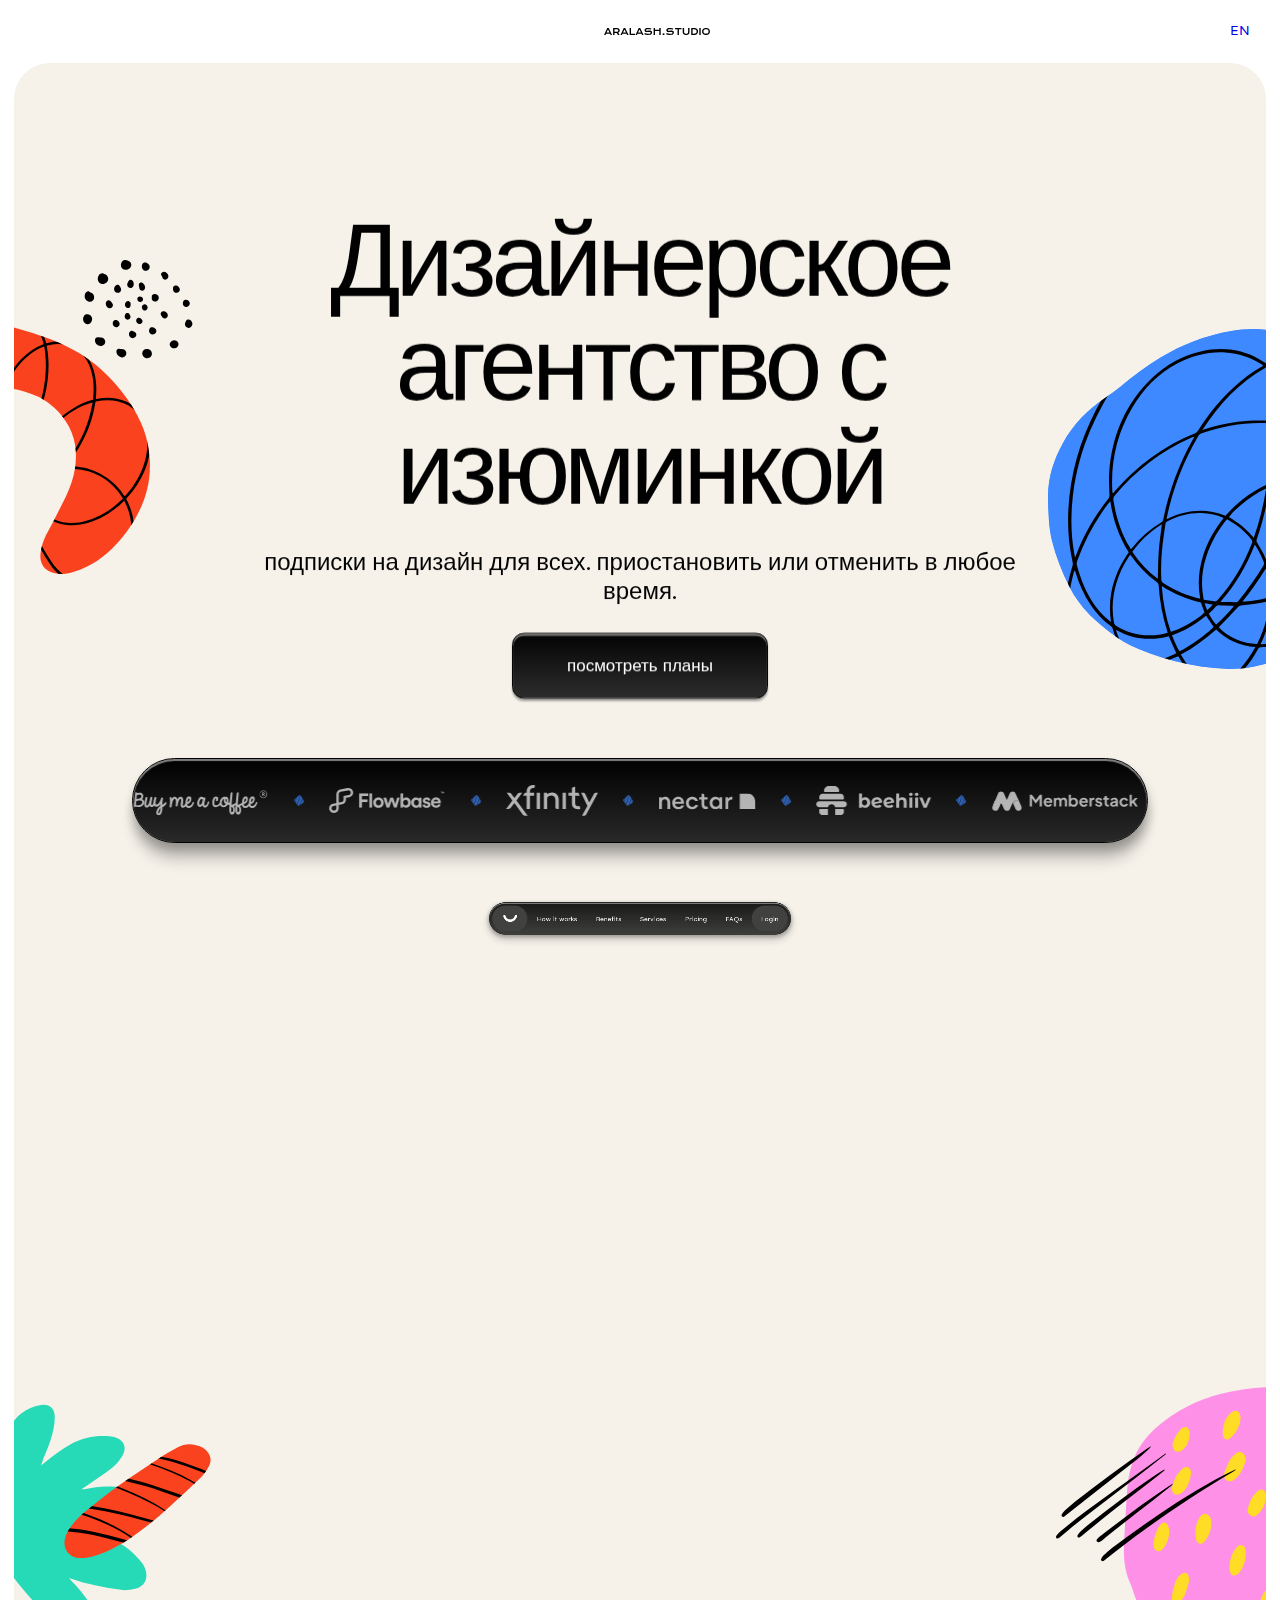
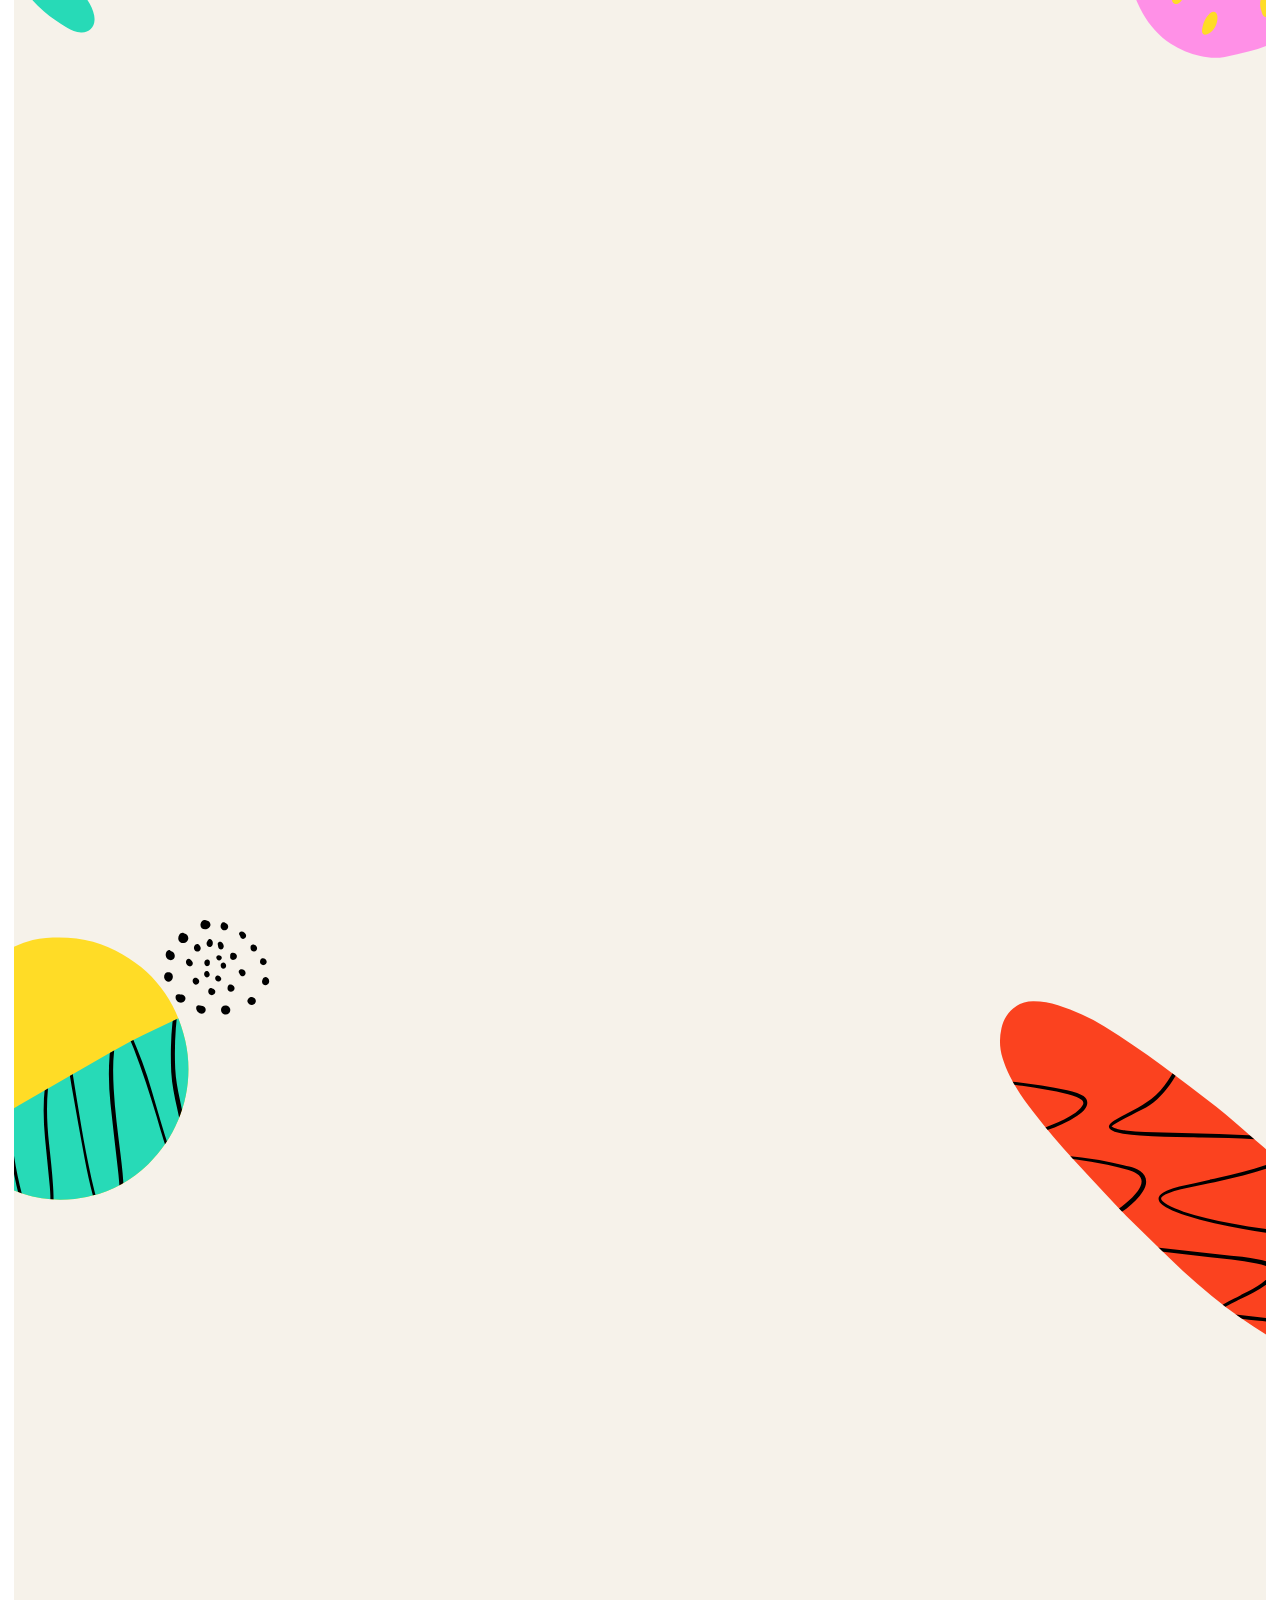
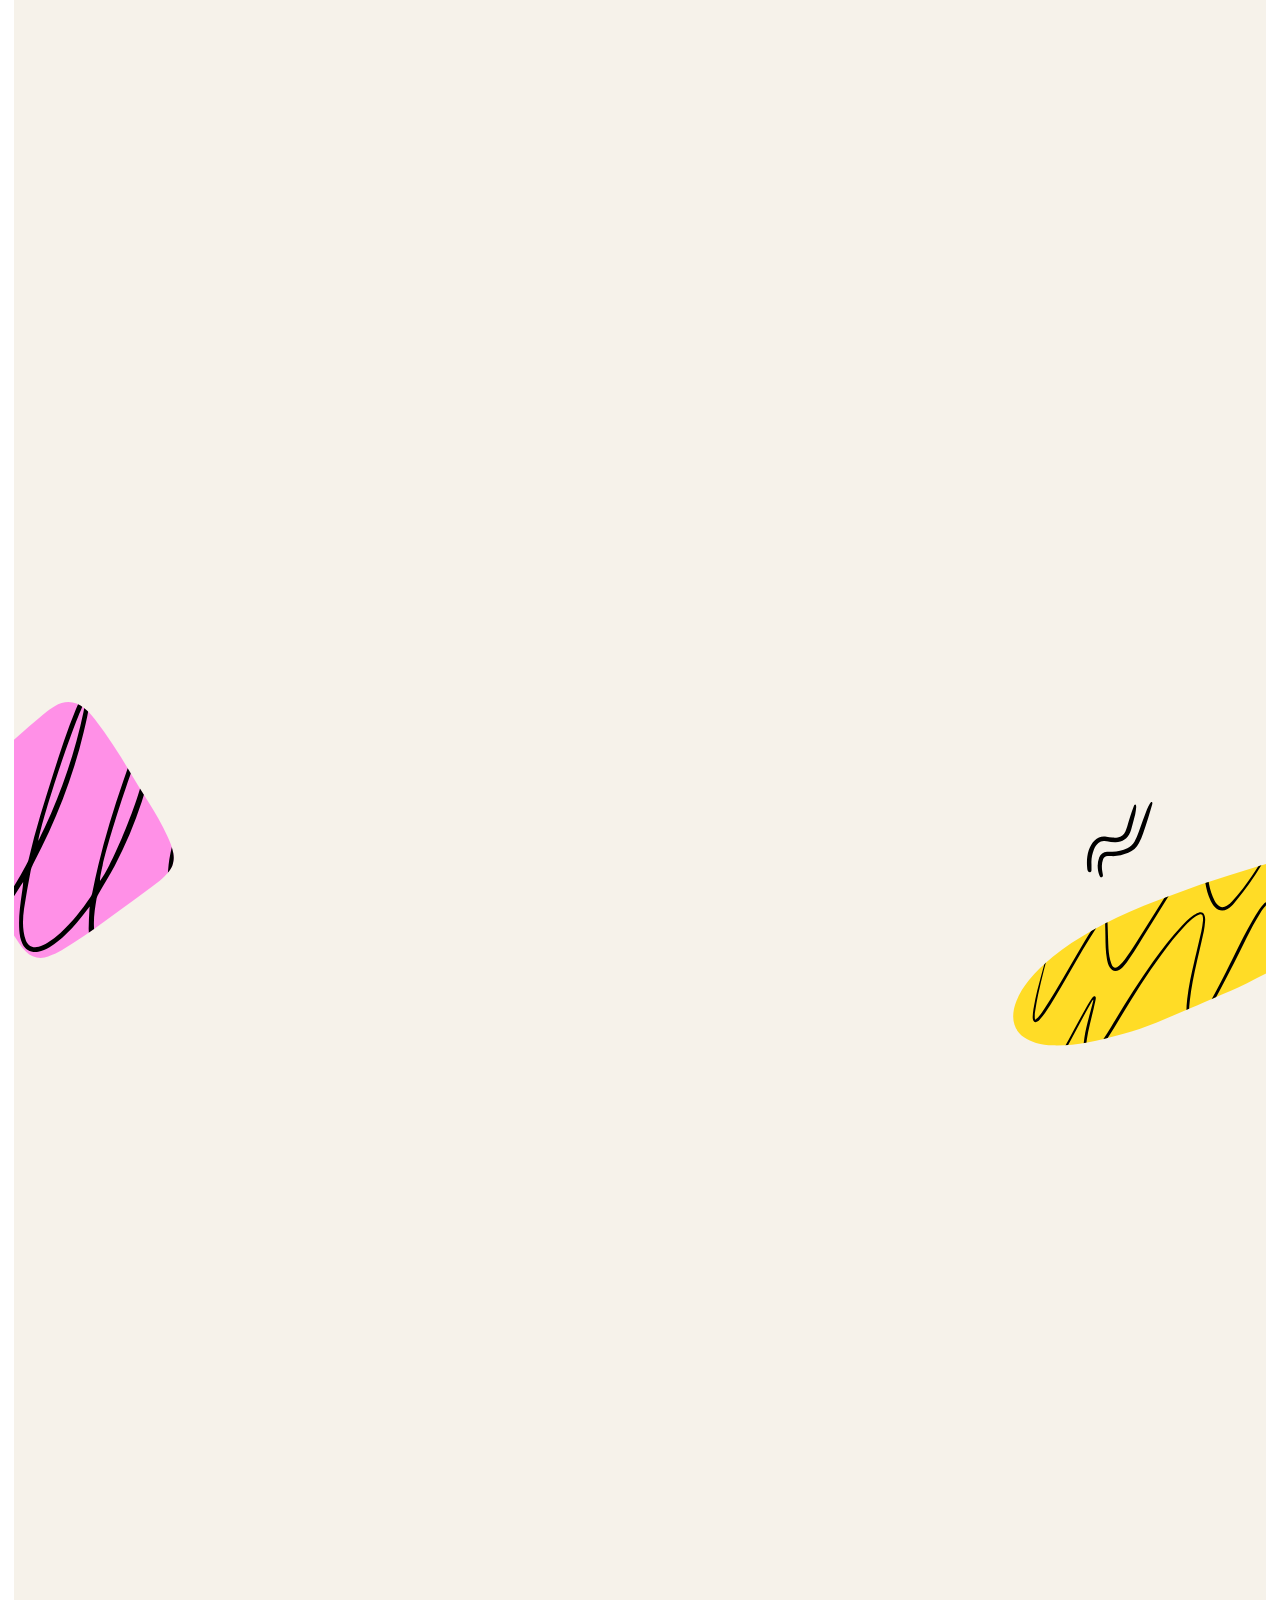
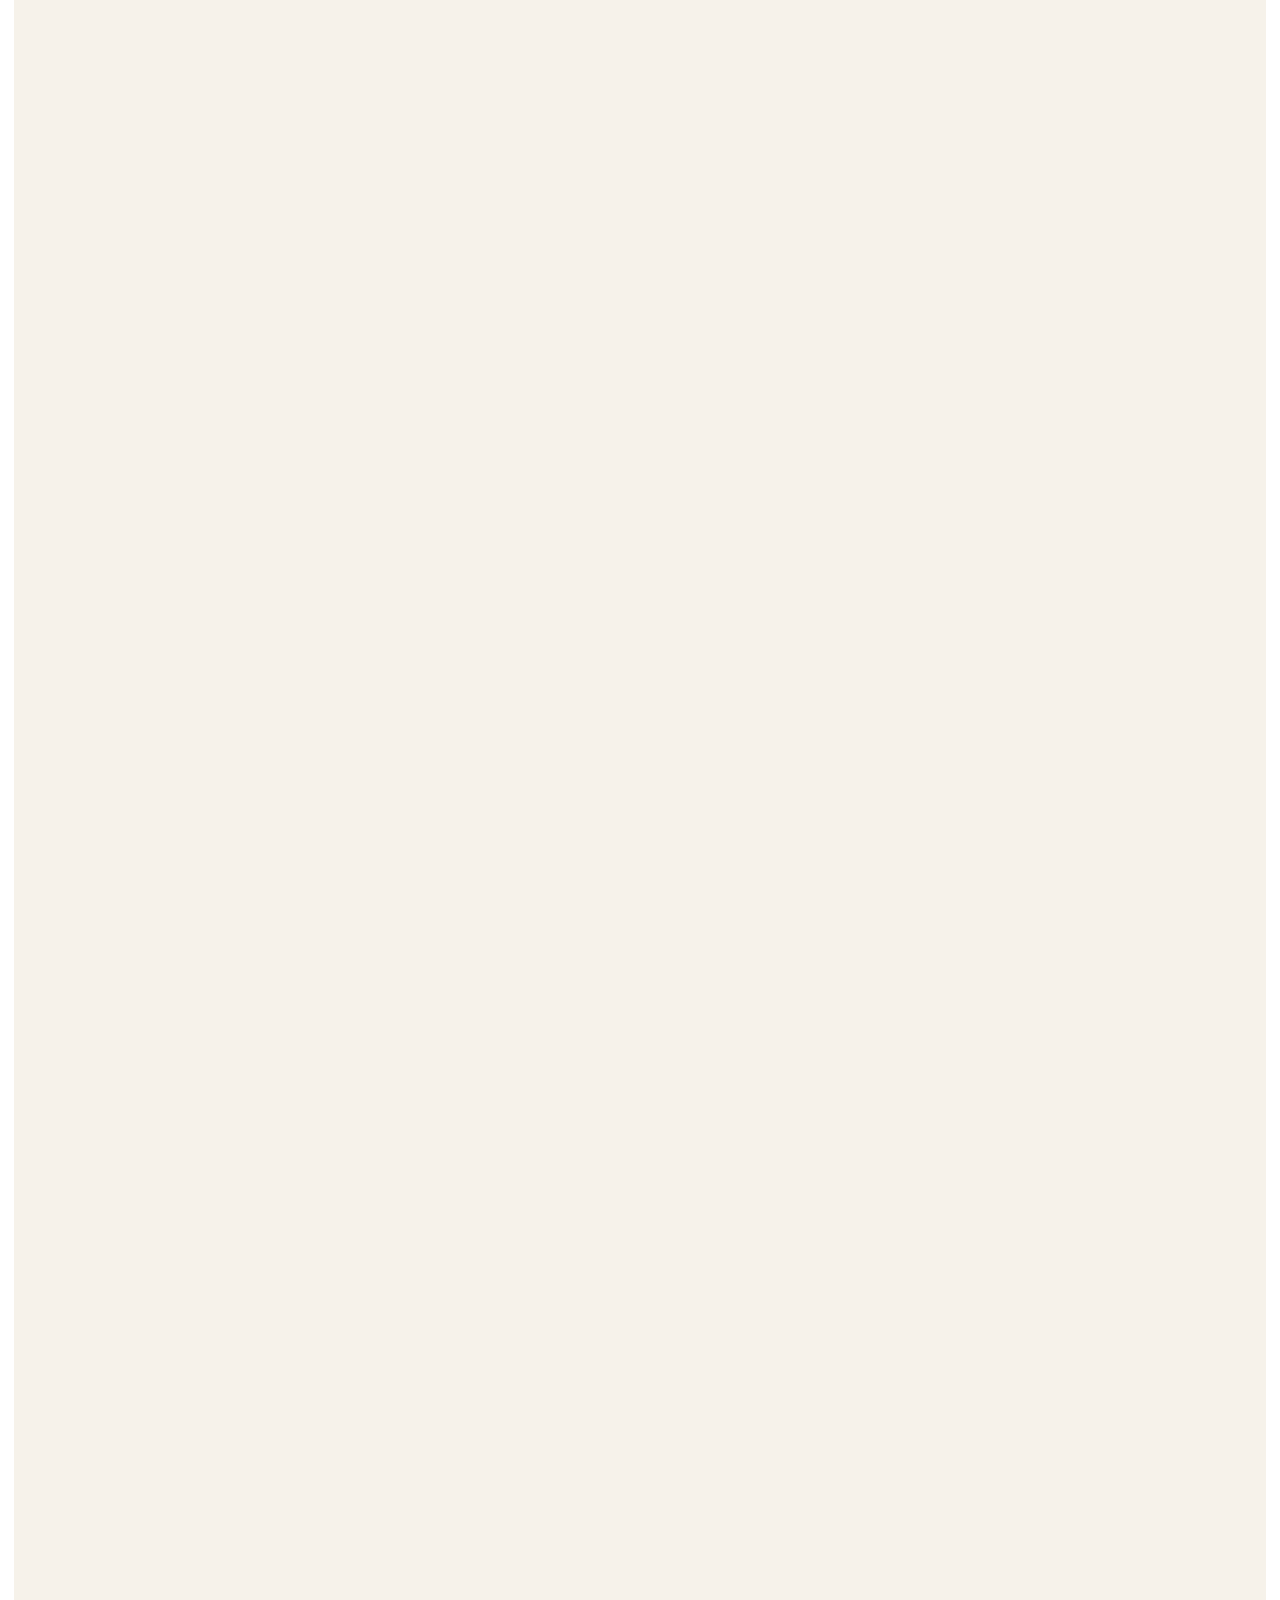
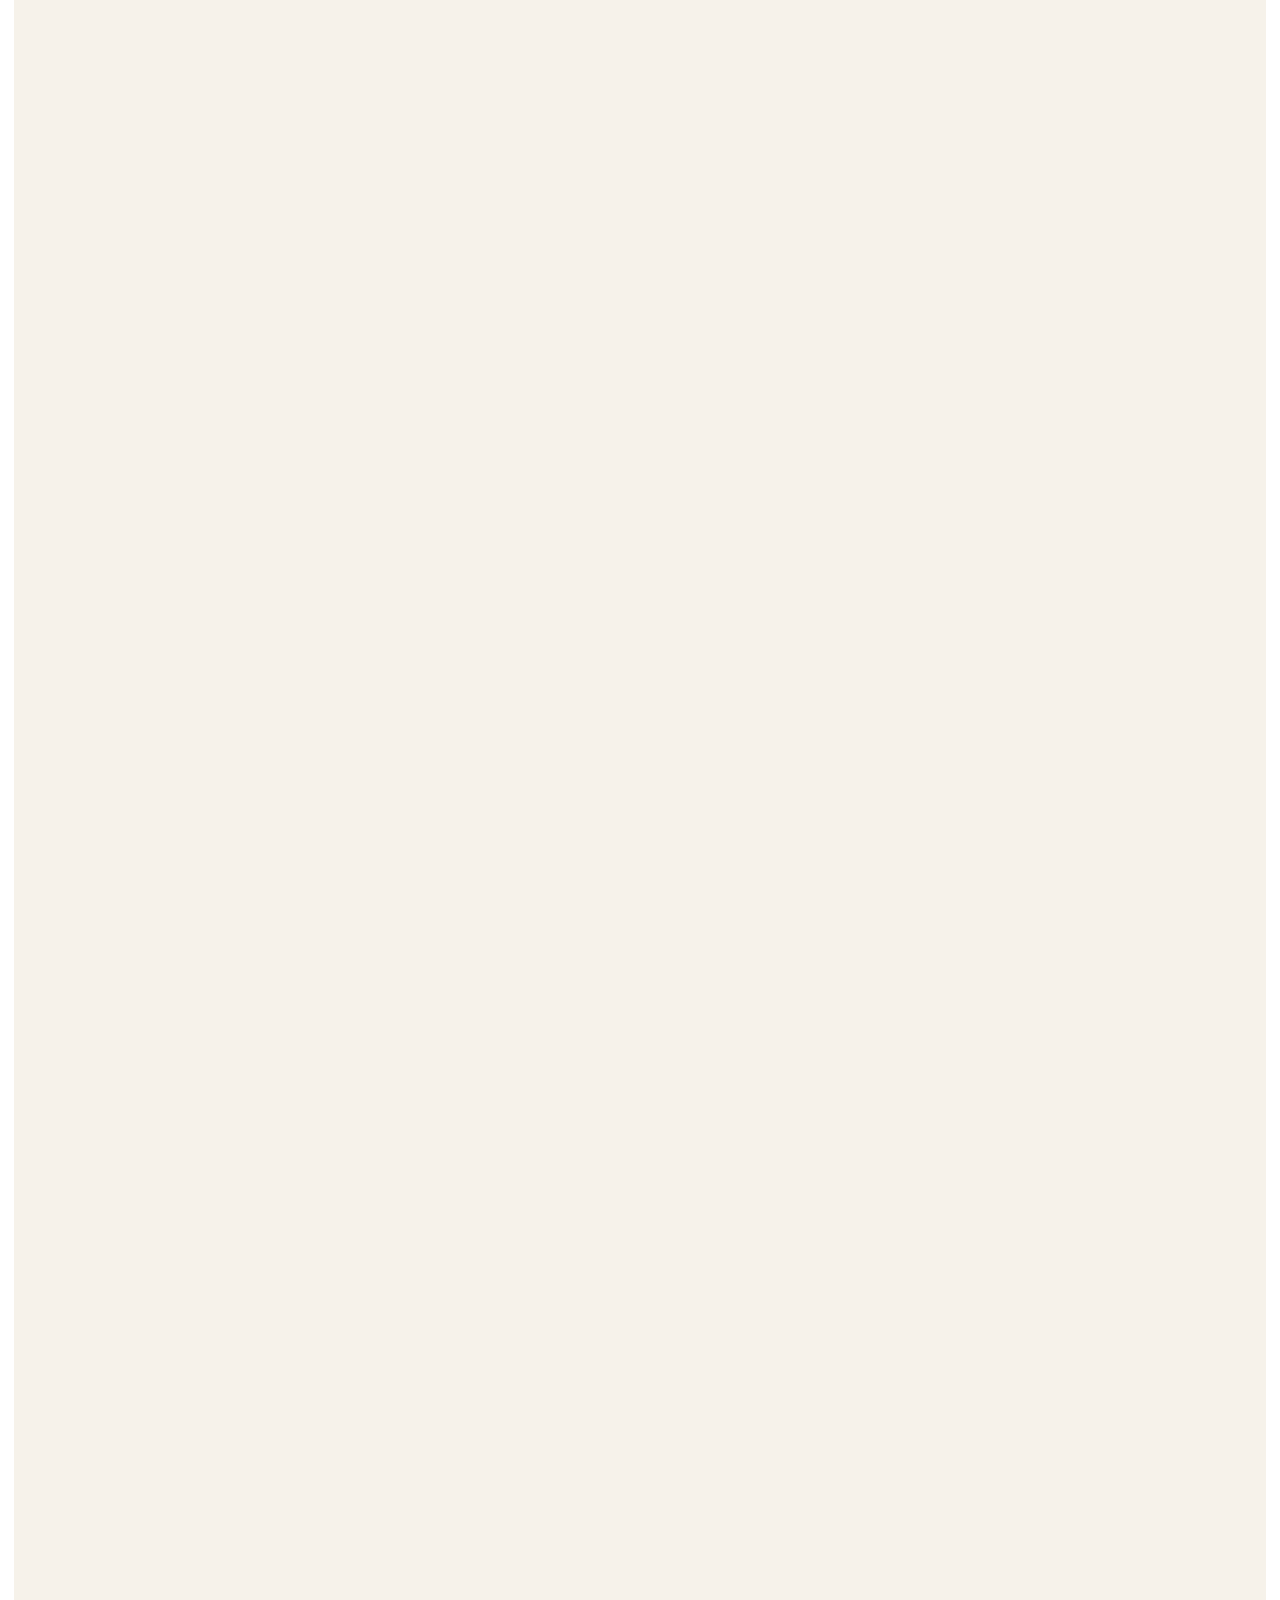
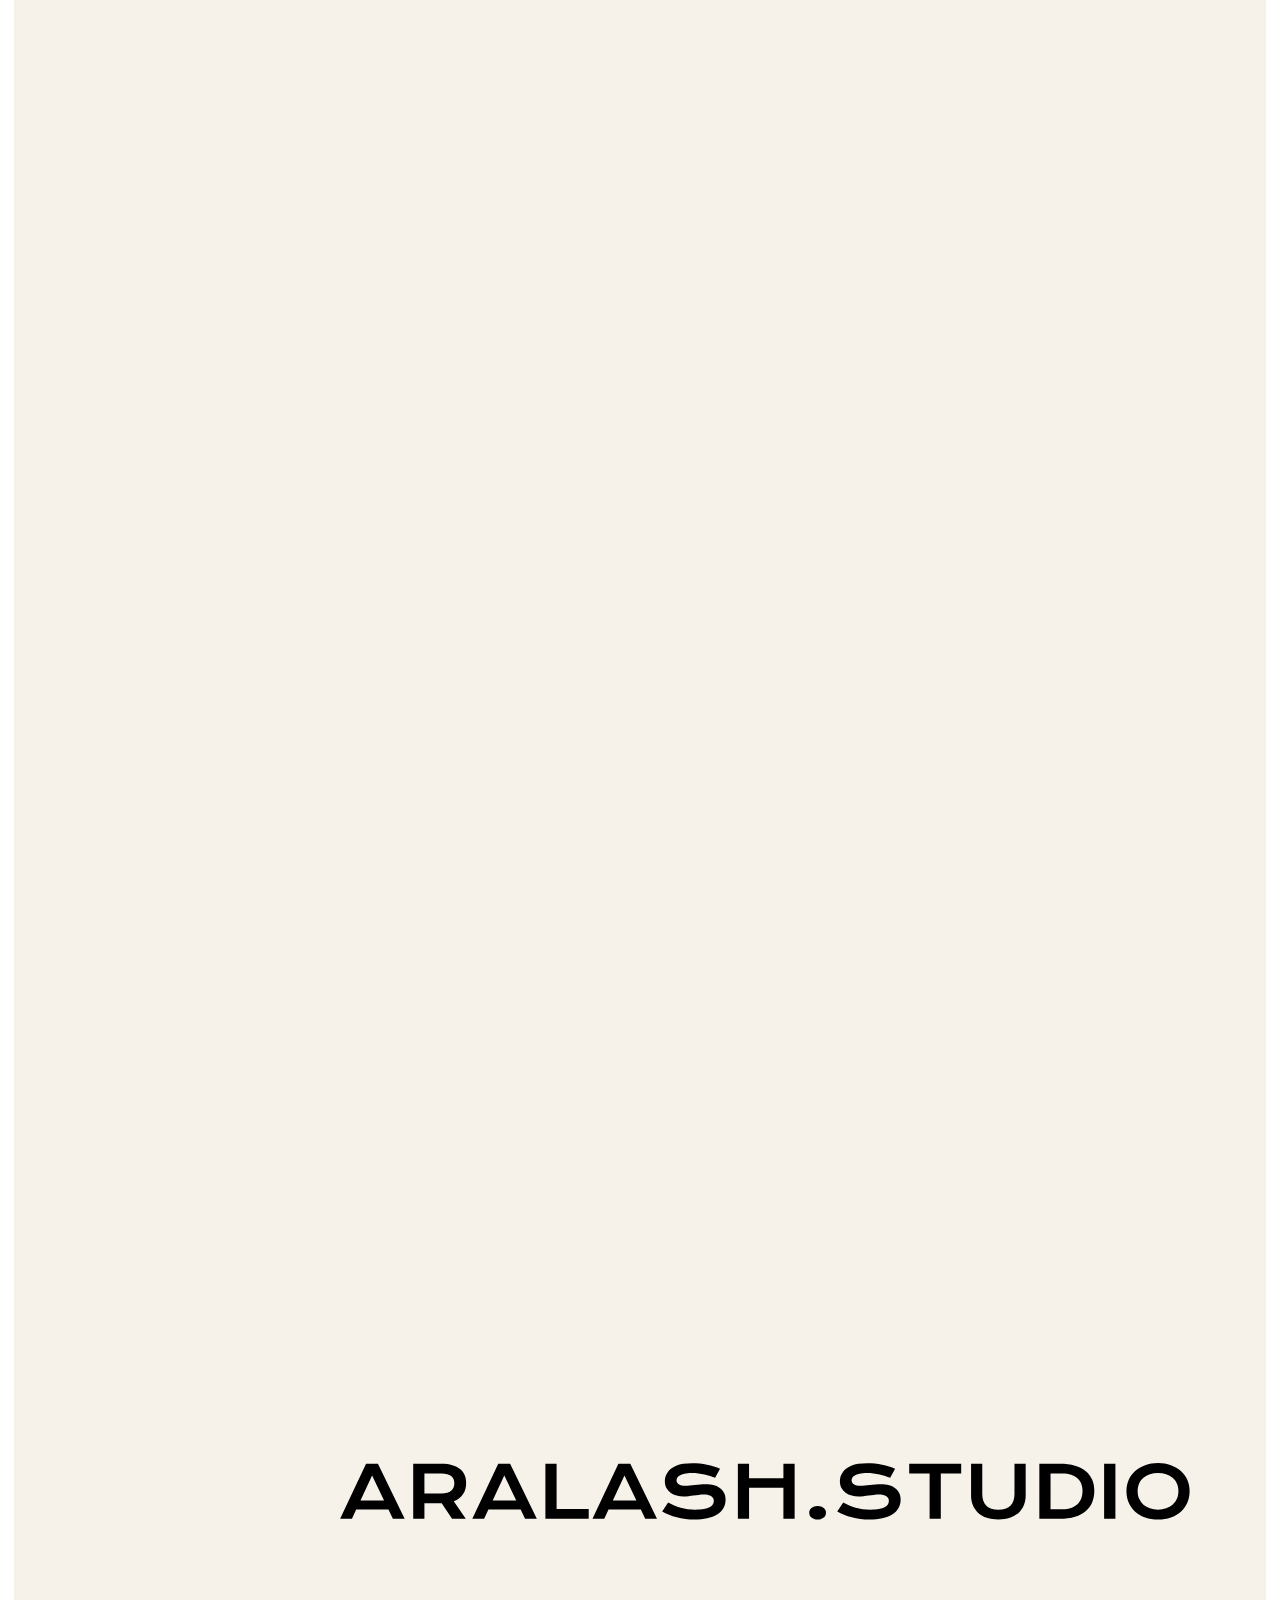
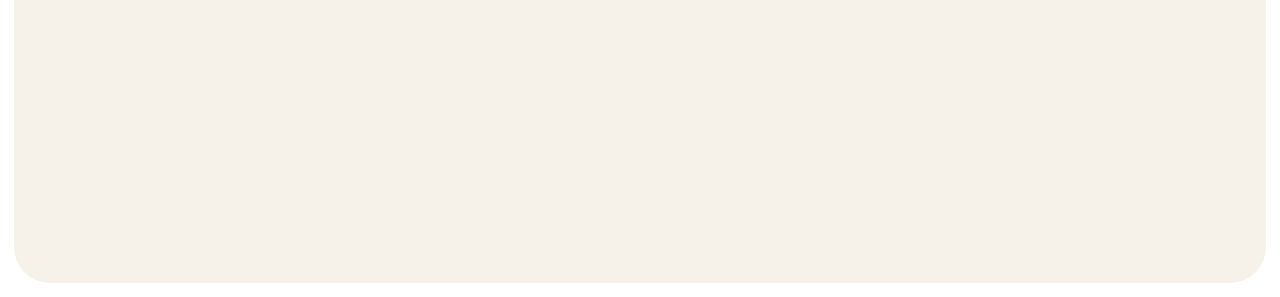
==== index_ru.htm @ 88faecb3 "first commit" ====
﻿<!DOCTYPE html><!-- Last Published: Mon May 06 2024 17:20:41 GMT+0000 (Coordinated Universal Time) -->
<html data-wf-domain="" data-wf-page="65da23fdb371c78225345308" data-wf-site="5837424ae11409586f837994">

<head>
  <meta charset="utf-8">
  <title>Aralash.studio - Design as a Subscription</title>
  <meta content="The #1 design subscription service for agencies, startups, and entrepreneurs." name="description">
  <meta content="Aralash.studio - Unlimited Design &amp; Revisions" property="og:title">
  <meta content="The #1 unlimited product design subscription service for agencies, startups, and entrepreneurs."
    property="og:description">
  <meta
    content="https://assets-global.website-files.com/5837424ae11409586f837994/61202d82c8b80c726b521a34_Frame%2012.png"
    property="og:image">
  <meta content="Aralash.studio - Unlimited Design &amp; Revisions" property="twitter:title">
  <meta content="The #1 unlimited product design subscription service for agencies, startups, and entrepreneurs."
    property="twitter:description">
  <meta
    content="https://assets-global.website-files.com/5837424ae11409586f837994/61202d82c8b80c726b521a34_Frame%2012.png"
    property="twitter:image">
  <meta property="og:type" content="website">
  <meta content="summary_large_image" name="twitter:card">
  <meta content="width=device-width, initial-scale=1" name="viewport">
  <link href="5837424ae11409586f837994/css/designjoy.8a0095801.min.css" rel="stylesheet" type="text/css">
  <script
    type="text/javascript">!function (o, c) { var n = c.documentElement, t = " w-mod-"; n.className += t + "js", ("ontouchstart" in o || o.DocumentTouch && c instanceof DocumentTouch) && (n.className += t + "touch") }(window, document);</script>
  <link href="5837424ae11409586f837994/5e2fb217d4837e75854462c9_Small.png" rel="shortcut icon" type="image/x-icon">
  <link href="5837424ae11409586f837994/5e2fb219ca409a4a31ab607d_large.png" rel="apple-touch-icon">

  <script
    type="text/javascript">window.dataLayer = window.dataLayer || []; function gtag() { dataLayer.push(arguments); } gtag('js', new Date()); gtag('config', 'UA-74383838-1', { 'anonymize_ip': false });</script>
  <!-- Finsweet Cookie Consent -->
  <script async="" src="npm/%40finsweet/cookie-consent%401/fs-cc.js" fs-cc-mode="opt-in"></script>

  <!-- Please go to https://cookie-consent.finsweet.com/ for full setup instructions -->





  <style>
    .class-name {
      -webkit-appearance: none;
      -moz-appearance: none;
      appearance: none;
    }
  </style>



  <!-- Memberstack -->
  <script src="static/memberstack.js" data-memberstack-id="3975ff834033ff0cc12c91f6a288ec41"></script>





 

  <style>
    body {
      overflow-x: hidden;
    }
  </style>


  <script src="ajax/libs/jquery/2.1.4/jquery.min.js"></script>


  <script>

    $.noConflict();
    jQuery(document).ready(function ($) {
      $.typer.options.highlightColor = 'rgba(9,127,255,100)';
      $.typer.options.typerOrder = 'sequential';
      $('[data-typer-targets]').typer();


    });

  </script>

  <link href="assets/external/widget.css" rel="stylesheet">
  <script src="assets/external/widget.js" type="text/javascript"></script>
  <!-- Calendly link widget end -->


</head>

<body class="body">
  <div class="floating-nav">
    <div class="div-block-17">
      <div data-animation="default" class="navbar-2 w-nav" data-easing2="ease" data-easing="ease" data-collapse="medium"
        style="opacity:0" data-w-id="0666e8b8-d79e-edc1-51e9-c5e487526a92" role="banner" data-duration="400">
        <nav role="navigation" class="nav-menu-2 w-nav-menu"><a href="#hero"
            class="floating-nav__link arrow w-nav-link"></a><a href="#hiw" class="floating-nav__link w-nav-link">How it
            works</a><a href="#benefits" class="floating-nav__link w-nav-link">Benefits</a><a href="#services"
            class="floating-nav__link w-nav-link">Services</a><a href="#plans"
            class="floating-nav__link w-nav-link">Pricing</a><a href="#faq"
            class="floating-nav__link w-nav-link">FAQs</a><a
            href="https://billing.stripe.com/p/login/14keXT4Qa8wh5k4dQQ" ms-hide-element="true"
            class="floating-nav__link login w-nav-link">Login</a></nav>
        <div class="w-nav-button">
          <div class="w-icon-nav-menu"></div>
        </div>
      </div>
    </div>
  </div>
  <div class="top-nav"><a href="#" class="nav__logo-wrapper w-inline-block">
      <div data-w-id="ef0dce1b-82c1-bc77-712b-47900aaaa1ab" data-is-ix2-target="1" class="lottie-animation-4"
        data-animation-type="lottie"
        data-src="https://assets-global.website-files.com/5837424ae11409586f837994/65df60bd9c030c56a272ea68_Comp%201%20(1).json"
        data-loop="0" data-direction="1" data-autoplay="0" data-renderer="svg"
        data-default-duration="0.8341674668578307" data-duration="0"></div><img
        src="5837424ae11409586f837994/660b1df31b8f4a633f003957_Group%201171274458.svg" loading="lazy" alt=""
        class="image-84">
    </a> <a class="lang" href="/index.htm">EN</a></div>
  <div class="site-wrapper">
    <div class="inner-frame">
      <div id="hero" class="hero">
        <div class="container">
          <div class="hero__wrapper">
            <h1 data-w-id="8d8766e3-2749-093c-6cdd-8c088828d5f8" style="opacity:0" class="heading-5">Дизайнерское агентство с изюминкой</h1>
            <p data-w-id="c50a6184-8e34-64d9-e902-7e44828e6215" style="opacity:0" class="inline">подписки на дизайн
              для всех. <span class="text-span-2">приостановить или отменить в любое время.</span></p>
            <div class="button__wrapper"><a href="#plans" data-w-id="c6288447-6c4a-d637-39e8-3980fec408ae"
                style="opacity:0" class="button w-inline-block">
                <div>посмотреть планы</div>
              </a></div>
            <div data-w-id="f8b46005-0252-910f-0790-c51ccade384b" style="opacity:0" class="available-component">
              <div class="lottie-animation" data-w-id="316837f8-528a-b56f-48e4-3137d46769ff"
                data-animation-type="lottie"
                data-src="https://assets-global.website-files.com/5837424ae11409586f837994/65dcbd9d163b3fb9f534e99d_8C5oW45T3h.json"
                data-loop="1" data-direction="1" data-autoplay="1" data-is-ix2-target="0" data-renderer="svg"
                data-default-duration="1.8333333333333333" data-duration="1.8333333333333333"></div>
              <p class="small-print">доступно сейчас</p>
            </div>
          </div>
        </div><img src="5837424ae11409586f837994/65da64662ed568152b486d2d_25.svg" loading="lazy"
          data-w-id="b6b533bd-6d39-1760-75b0-7dddde4807d0" alt="" class="hero__shape-1"><img
          src="5837424ae11409586f837994/65da646706ce29b68e68850c_Group%2075.svg" loading="lazy"
          data-w-id="7cf09021-c425-283c-6217-b3640a03411f" alt="" class="hero__shape-2">
        <div class="section--logo-marquee">
          <div data-w-id="0019d883-cf8f-a8a3-c6d3-ee9730fe4092"
            style="-webkit-transform:translate3d(0, 0, 0) scale3d(0.4, 1, 1) rotateX(0) rotateY(0) rotateZ(0) skew(0, 0);-moz-transform:translate3d(0, 0, 0) scale3d(0.4, 1, 1) rotateX(0) rotateY(0) rotateZ(0) skew(0, 0);-ms-transform:translate3d(0, 0, 0) scale3d(0.4, 1, 1) rotateX(0) rotateY(0) rotateZ(0) skew(0, 0);transform:translate3d(0, 0, 0) scale3d(0.4, 1, 1) rotateX(0) rotateY(0) rotateZ(0) skew(0, 0)"
            class="logo-marquee__wrapper">
            <div data-w-id="1c419609-fde0-97b9-4ccc-0ee1e9d92489" style="opacity:0" class="marquee__inner">
              <div class="marquee__element">
                <div class="marquee__logo"><img
                    src="5837424ae11409586f837994/6626d7452804ebdcd7973f3a_bmc-brand-logo%201.svg" loading="lazy" alt=""
                    class="astro"></div><img src="5837424ae11409586f837994/65dbefb4433c528b462fbcba_60.svg"
                  loading="lazy" alt="" class="image-69">
                <div class="marquee__logo"><img
                    src="5837424ae11409586f837994/6203171c4b8b7f1141d61aaf_6165e962d62dea1088533161_Dark%20Logo%20SVG%201.svg"
                    loading="lazy" alt="" class="flowbase"></div><img
                  src="5837424ae11409586f837994/65dbefb4433c528b462fbcba_60.svg" loading="lazy" alt="" class="image-69">
                <div class="marquee__logo"><img src="5837424ae11409586f837994/6203180d8e14605fb2d2c003_Vector.svg"
                    loading="lazy" alt="" class="xfinity"></div><img
                  src="5837424ae11409586f837994/65dbefb4433c528b462fbcba_60.svg" loading="lazy" alt="" class="image-69">
                <div class="marquee__logo"><img
                    src="5837424ae11409586f837994/620c0b65ac9e342dcd34db83_Nectar-sleep-logo-vector%201.svg"
                    loading="lazy" alt="" class="nector"></div><img
                  src="5837424ae11409586f837994/65dbefb4433c528b462fbcba_60.svg" loading="lazy" alt="" class="image-69">
                <div class="marquee__logo"><img src="5837424ae11409586f837994/6626d74575b15cd43fe731a0_Beehiiv%201.svg"
                    loading="lazy" alt="" class="domatron"></div><img
                  src="5837424ae11409586f837994/65dbefb4433c528b462fbcba_60.svg" loading="lazy" alt="" class="image-69">
                <div class="marquee__logo"><img
                    src="5837424ae11409586f837994/6203171c4b8b7ffb52d61aad_61424b89af08bc0dda064aad_Frame%2051%201.svg"
                    loading="lazy" alt="" class="memberstack"></div><img
                  src="5837424ae11409586f837994/65dbefb4433c528b462fbcba_60.svg" loading="lazy" alt="" class="image-69">
                <div class="marquee__logo"><img
                    src="5837424ae11409586f837994/6203171c4b8b7f102ad61aab_5e1c980f4b6c084724851ee1_cometchat%201%201.svg"
                    loading="lazy" alt="" class="cometchat"></div><img
                  src="5837424ae11409586f837994/65dbefb4433c528b462fbcba_60.svg" loading="lazy" alt="" class="image-69">
              </div>
              <div class="marquee__element">
                <div class="marquee__logo"><img
                    src="5837424ae11409586f837994/6626d7452804ebdcd7973f3a_bmc-brand-logo%201.svg" loading="lazy" alt=""
                    class="astro"></div><img src="5837424ae11409586f837994/65dbefb4433c528b462fbcba_60.svg"
                  loading="lazy" alt="" class="image-69">
                <div class="marquee__logo"><img
                    src="5837424ae11409586f837994/6203171c4b8b7f1141d61aaf_6165e962d62dea1088533161_Dark%20Logo%20SVG%201.svg"
                    loading="lazy" alt="" class="flowbase"></div><img
                  src="5837424ae11409586f837994/65dbefb4433c528b462fbcba_60.svg" loading="lazy" alt="" class="image-69">
                <div class="marquee__logo"><img src="5837424ae11409586f837994/6203180d8e14605fb2d2c003_Vector.svg"
                    loading="lazy" alt="" class="xfinity"></div><img
                  src="5837424ae11409586f837994/65dbefb4433c528b462fbcba_60.svg" loading="lazy" alt="" class="image-69">
                <div class="marquee__logo"><img
                    src="5837424ae11409586f837994/620c0b65ac9e342dcd34db83_Nectar-sleep-logo-vector%201.svg"
                    loading="lazy" alt="" class="nector"></div><img
                  src="5837424ae11409586f837994/65dbefb4433c528b462fbcba_60.svg" loading="lazy" alt="" class="image-69">
                <div class="marquee__logo"><img src="5837424ae11409586f837994/6626d74575b15cd43fe731a0_Beehiiv%201.svg"
                    loading="lazy" alt="" class="domatron"></div><img
                  src="5837424ae11409586f837994/65dbefb4433c528b462fbcba_60.svg" loading="lazy" alt="" class="image-69">
                <div class="marquee__logo"><img
                    src="5837424ae11409586f837994/6203171c4b8b7ffb52d61aad_61424b89af08bc0dda064aad_Frame%2051%201.svg"
                    loading="lazy" alt="" class="memberstack"></div><img
                  src="5837424ae11409586f837994/65dbefb4433c528b462fbcba_60.svg" loading="lazy" alt="" class="image-69">
                <div class="marquee__logo"><img
                    src="5837424ae11409586f837994/6203171c4b8b7f102ad61aab_5e1c980f4b6c084724851ee1_cometchat%201%201.svg"
                    loading="lazy" alt="" class="cometchat"></div><img
                  src="5837424ae11409586f837994/65dbefb4433c528b462fbcba_60.svg" loading="lazy" alt="" class="image-69">
              </div>
            </div>
          </div>
        </div>
      </div>
      <div data-w-id="c75706e2-332b-24fb-e490-08229aecd2b1" class="hero__work-slider">
        <div data-w-id="53a157e5-c975-466d-d53f-cd606895d10f" style="opacity:0" class="latest-projects__wrapper"><img
            src="5837424ae11409586f837994/65da6378a1ebd53e3cbf8aca_Vector.svg" loading="lazy"
            data-w-id="8ff12bfd-4380-553d-a03a-c5c27e18fd45" alt="" class="hero-badge">
          <div class="badge__text">Последние<br>проекты</div>
        </div>
        <div data-w-id="c75706e2-332b-24fb-e490-08229aecd2b2" style="opacity:0" class="hero__images-wrapper">
          <div class="hero__image-wrapper"><img src="5837424ae11409586f837994/65de8249d707f08552102caa_Frame%202348.png"
              loading="lazy" sizes="(max-width: 767px) 250px, 385px"
              srcset="5837424ae11409586f837994/65de8249d707f08552102caa_Frame%202348-p-500.png 500w, 5837424ae11409586f837994/65de8249d707f08552102caa_Frame%202348-p-800.png 800w, 5837424ae11409586f837994/65de8249d707f08552102caa_Frame%202348.png 1064w"
              alt="" class="image-fill"></div>
          <div class="hero__image-wrapper"><img src="5837424ae11409586f837994/65de9d1cea9fe43024b32476_Frame%202341.png"
              loading="lazy" sizes="(max-width: 767px) 250px, 385px"
              srcset="5837424ae11409586f837994/65de9d1cea9fe43024b32476_Frame%202341-p-500.png 500w, 5837424ae11409586f837994/65de9d1cea9fe43024b32476_Frame%202341-p-800.png 800w, 5837424ae11409586f837994/65de9d1cea9fe43024b32476_Frame%202341.png 1064w"
              alt="" class="image-fill"></div>
          <div class="hero__image-wrapper"><img src="5837424ae11409586f837994/65de8050eb3235ff3f5a61ce_Frame%202343.png"
              loading="lazy" sizes="(max-width: 767px) 250px, 385px"
              srcset="5837424ae11409586f837994/65de8050eb3235ff3f5a61ce_Frame%202343-p-500.png 500w, 5837424ae11409586f837994/65de8050eb3235ff3f5a61ce_Frame%202343-p-800.png 800w, 5837424ae11409586f837994/65de8050eb3235ff3f5a61ce_Frame%202343.png 1064w"
              alt="" class="image-fill"></div>
          <div class="hero__image-wrapper"><img src="5837424ae11409586f837994/65de85206e70f69fe7d42321_Frame%202346.png"
              loading="lazy" sizes="(max-width: 767px) 250px, 385px"
              srcset="5837424ae11409586f837994/65de85206e70f69fe7d42321_Frame%202346-p-500.png 500w, 5837424ae11409586f837994/65de85206e70f69fe7d42321_Frame%202346-p-800.png 800w, 5837424ae11409586f837994/65de85206e70f69fe7d42321_Frame%202346.png 1064w"
              alt="" class="image-fill"></div>
          <div class="hero__image-wrapper"><img src="5837424ae11409586f837994/65de82a7bf5974f6e26a0cc6_Frame%202349.png"
              loading="lazy" sizes="(max-width: 767px) 250px, 385px"
              srcset="5837424ae11409586f837994/65de82a7bf5974f6e26a0cc6_Frame%202349-p-500.png 500w, 5837424ae11409586f837994/65de82a7bf5974f6e26a0cc6_Frame%202349-p-800.png 800w, 5837424ae11409586f837994/65de82a7bf5974f6e26a0cc6_Frame%202349.png 1064w"
              alt="" class="image-fill"></div>
        </div>
      </div>
      <div id="hiw" class="hiw">
        <div class="container">
          <div data-w-id="283826cb-a957-8f8e-c810-93559e98a816" style="opacity:0" class="hiw__wrapper">
            <h2 class="hiw-heading">мы не изобретали велосипед. просто спроектируй</h2>
            <p class="hiw__sub">дизайн, каким вы его знаете, уже за дверью. дизайн, как вы хотите, он только что прибыл</p>
          </div>
          <div class="w-layout-grid grid">
            <div id="w-node-_4d1357d3-311e-f62e-4900-aa7c1e085e49-25345308"
              data-w-id="4d1357d3-311e-f62e-4900-aa7c1e085e49" style="opacity:0" class="hiw__column">
              <div class="hiw__icon-wrapper subscrobe">
                <div class="arrows" data-w-id="6bec910e-5701-0711-8bae-6915e2385242" data-animation-type="lottie"
                  data-src="https://assets-global.website-files.com/5837424ae11409586f837994/65de7682bf60c6a6b7ddbe5b_Animation%20-%201709078107438.json"
                  data-loop="1" data-direction="1" data-autoplay="1" data-is-ix2-target="0" data-renderer="svg"
                  data-default-duration="2.7" data-duration="0"></div>
              </div>
              <p class="p-small">подписаться на план, запросить столько дизайнов, сколько захотите.</p>
            </div>
            <div id="w-node-_73d92408-3dab-587e-0b05-17dcbbe15620-25345308"
              data-w-id="73d92408-3dab-587e-0b05-17dcbbe15620" style="opacity:0" class="hiw__column">
              <div class="hiw__icon-wrapper folder">
                <div class="lottie-animation-2" data-w-id="0ba5e2ac-eb5c-3ac2-fa81-2f6558a3fcce"
                  data-animation-type="lottie"
                  data-src="https://assets-global.website-files.com/5837424ae11409586f837994/65de7aab8fc2f24ac753b3fa_qjUFzKKtCP.json"
                  data-loop="1" data-direction="1" data-autoplay="1" data-is-ix2-target="0" data-renderer="svg"
                  data-default-duration="3.3666666666666667" data-duration="0"></div>
              </div>
              <p class="p-small">получите ваш дизайн в среднем в течение двух рабочих дней</p>
            </div>
            <div id="w-node-_6d922881-bfff-0987-da98-c889636cd530-25345308"
              data-w-id="6d922881-bfff-0987-da98-c889636cd530" style="opacity:0" class="hiw__column">
              <div class="hiw__icon-wrapper thum">
                <div class="lottie-animation-3" data-w-id="386b46d3-b9a9-cafd-ce41-01c643b61282"
                  data-animation-type="lottie"
                  data-src="https://assets-global.website-files.com/5837424ae11409586f837994/65de7bef199fcae74c186bfc_zrECMo2QK3.json"
                  data-loop="1" data-direction="1" data-autoplay="1" data-is-ix2-target="0" data-renderer="svg"
                  data-default-duration="1.2" data-duration="0"></div>
              </div>
              <p class="p-small revise">мы будем пересматривать дизайн, пока вы не будете удовлетворены на 100%.</p>
            </div>
          </div>
          <div class="button__wrapper m-t-40"><a href="#plans" data-w-id="372e554a-cdb5-8116-3563-710a220123cb"
              style="opacity:0" class="button w-inline-block">
              <div class="text-block-2">посмотреть планы</div>
            </a></div>
        </div><img src="5837424ae11409586f837994/65dd2283937c19061858f77d_Group%2076.svg" loading="lazy" alt=""
          class="image-70"><img src="5837424ae11409586f837994/65dd230f503738ef5ddfd8ee_Group%2077.svg" loading="lazy"
          alt="" class="image-71">
      </div>
      <div class="quote">
        <div class="container">
          <div class="quote__wrapper">
            <p data-w-id="0e559500-5a3b-0500-4937-9b4e21e6772a" style="opacity:0" class="fine-print m-b-32">они сказали это
              лучший</p>
            <h3 data-w-id="c7671f67-0ba2-d65f-efc4-3f7c80538fa9" style="opacity:0" class="heading">“Aralash.studio показывает, что
              они знают искусство тонкости”</h3><img
              src="5837424ae11409586f837994/65dd4dae1c85fee7c339650a_Webflow_logo_2023%20%281%29%201.svg" loading="lazy"
              style="opacity:0" data-w-id="dce422c8-3e57-9389-2f68-97299aaf05ef" alt="" class="webflow">
          </div><img src="5837424ae11409586f837994/65dd4e1e93fb91fc0107e0c9_divider.svg" loading="lazy"
            style="opacity:0" data-w-id="741bb0e6-c722-48ce-468d-9580a6bdbd41" alt="" class="divider">
          <div data-w-id="a073f829-7d26-695a-119d-b9d3776cc833" style="opacity:0" class="bb__wrapper">
            <h2 class="hiw-heading better">лучше сказать «ты никогда не вернешься»</h2>
            <p class="bb__sub _5">Aralash.studio заменяет ненадежных фрилансеров и дорогие агентства за одну квартиру в месяц
              плата, а проекты доставляются так быстро, что это поразит вас</p>
            <div class="button__wrapper m-t-40"><a href="#plans" data-w-id="a05c7733-b67c-8898-cf35-c0588ba9648d"
                style="opacity:0" class="button w-inline-block">
                <div>See plans</div>
              </a></div>
          </div>
          <div class="div-block-25">
            <div data-w-id="e1335146-f762-6ea5-a1a7-beb0ed54e0db" style="opacity:0" class="div-block-26">
              <div>
                <h5 class="max">«Дизайн – это все, и эти ребята справились с этим».</h5>
              </div>
              <div class="div-block-27">
                <div>
                  <div class="text-block-3">Кевин О'Лири
                    аквариум с акулами</div>
                </div><img src="5837424ae11409586f837994/65df9aa39778a31709164f27_Group%208.png" loading="lazy"
                  sizes="(max-width: 767px) 37vw, (max-width: 991px) 38vw, 17vw"
                  srcset="5837424ae11409586f837994/65df9aa39778a31709164f27_Group%208-p-500.png 500w, 5837424ae11409586f837994/65df9aa39778a31709164f27_Group%208-p-800.png 800w, 5837424ae11409586f837994/65df9aa39778a31709164f27_Group%208.png 976w"
                  alt="" class="image-83">
              </div>
            </div>
            <div data-w-id="b6488694-a8b5-3a4d-aaba-55e1e336d53a" style="opacity:0" class="div-block-28">
              <div>
                <h5 class="heading-2">полностью асинхронный</h5>
                <p class="p-small smaller all">не любишь встречи? мы тоже нет; настолько, что мы полностью объявили их вне закона</p>
              </div>
              <div>
                <h5 class="heading-6">управлять с помощью Trello</h5>
                <p class="p-small smaller all">управляйте своей доской дизайна с помощью Trello. с легкостью просматривайте активные, поставленные в очередь и завершенные задачи</p>
              </div>
              <div>
                <h5 class="heading-7">пригласить свою команду</h5>
                <p class="p-small smaller all">пригласите всю свою команду, чтобы каждый мог отправлять запросы и отслеживать их
                  прогресс</p>
              </div>
            </div>
          </div>
        </div><img src="5837424ae11409586f837994/65dd4e91904faf8444688ba5_Group%2078.svg" loading="lazy" alt=""
          class="image-72"><img src="5837424ae11409586f837994/65dd4e91c235282b8aa09e65_61.svg" loading="lazy" alt=""
          class="image-73">
      </div>
      <div id="benefits" class="quote">
        <div class="container">
          <div data-w-id="d4c86736-49ca-3423-8367-b5c1feda07ac" style="opacity:0" class="bb__wrapper"><img
              src="5837424ae11409586f837994/65dd4e1e93fb91fc0107e0c9_divider.svg" loading="lazy" style="opacity:0"
              data-w-id="838ed669-6179-4f03-b8f2-8f25cd0e637e" alt="" class="divider m-t-24">
            <h2 class="hiw-heading">преимущества членства</h2>
            <p class="bb__sub">Привилегии настолько хороши, что вам больше никогда не придется никуда идти за своим дизайном. серьезно</p>
          </div>
          <div class="w-layout-grid benefits__grid">
            <div id="w-node-_406f9178-bb63-55dc-8830-1bbb7db78043-25345308"
              data-w-id="406f9178-bb63-55dc-8830-1bbb7db78043" style="opacity:0" class="hiw__column">
              <div class="hiw__icon-wrapper dashj">
                <div data-w-id="ca6b324b-cc7f-c4d2-07f7-9de40ed30e3f" data-animation-type="lottie"
                  data-src="https://assets-global.website-files.com/5837424ae11409586f837994/65de7574f0f28a7aa0155aba_Animation%20-%201709077841316.json"
                  data-loop="1" data-direction="1" data-autoplay="1" data-is-ix2-target="0" data-renderer="svg"
                  data-default-duration="4.55" data-duration="0"></div>
              </div>
              <h5 class="heading-3">дизайнерская доска</h5>
              <p class="p-small smaller">легко управляйте очередью проектирования с помощью доски Trello</p>
            </div>
            <div id="w-node-_406f9178-bb63-55dc-8830-1bbb7db78049-25345308"
              data-w-id="406f9178-bb63-55dc-8830-1bbb7db78049" style="opacity:0" class="hiw__column">
              <div class="hiw__icon-wrapper flash">
                <div class="flash" data-w-id="082857b1-7d77-cde5-24d5-b791203ccf81" data-animation-type="lottie"
                  data-src="https://assets-global.website-files.com/5837424ae11409586f837994/65de73d50858951e0703bb06_BSsxDMKq9p.json"
                  data-loop="1" data-direction="1" data-autoplay="1" data-is-ix2-target="0" data-renderer="svg"
                  data-default-duration="3" data-duration="0"></div>
              </div>
              <h5 class="heading-3">молниеносная доставка  </h5>
              <p class="p-small smaller">получите свой дизайн по одному в среднем всего за несколько дней</p>
            </div>
            <div id="w-node-_406f9178-bb63-55dc-8830-1bbb7db7804f-25345308"
              data-w-id="406f9178-bb63-55dc-8830-1bbb7db7804f" style="opacity:0" class="hiw__column">
              <div class="hiw__icon-wrapper fixed">
                <div data-w-id="a258deb3-5309-64b5-abd0-41bf753b10bd" data-animation-type="lottie"
                  data-src="https://assets-global.website-files.com/5837424ae11409586f837994/65de6c7ec75cbe175c93cf63_AISQbyZ7NT.json"
                  data-loop="1" data-direction="1" data-autoplay="1" data-is-ix2-target="0" data-renderer="svg"
                  data-default-duration="3" data-duration="0"></div>
              </div>
              <h5 class="heading-3">фиксированная ежемесячная ставка</h5>
              <p class="p-small smaller">здесь нет сюрпризов! платите одну и ту же фиксированную цену каждый месяц</p>
            </div>
            <div id="w-node-_85cf7c8c-535f-7dba-81cc-516f1310e120-25345308"
              data-w-id="85cf7c8c-535f-7dba-81cc-516f1310e120" style="opacity:0" class="hiw__column">
              <div class="hiw__icon-wrapper check">
                <div data-w-id="17e502d4-67ef-2568-986f-0fd5f6a6429b" data-animation-type="lottie"
                  data-src="https://assets-global.website-files.com/5837424ae11409586f837994/65de72e2feeefc6d978eb747_ZY7VLB4tmK.json"
                  data-loop="1" data-direction="1" data-autoplay="1" data-is-ix2-target="0" data-renderer="svg"
                  data-default-duration="2.0020019204587935" data-duration="0"></div>
              </div>
              <h5 class="heading-3">первоклассное качество</h5>
              <p class="p-small smaller">безумное качество дизайна у вас под рукой, когда вам это нужно.</p>
            </div>
            <div id="w-node-ac4d681d-d0f4-b5f6-b9ea-932e2c7f05b2-25345308"
              data-w-id="ac4d681d-d0f4-b5f6-b9ea-932e2c7f05b2" style="opacity:0" class="hiw__column">
              <div class="hiw__icon-wrapper scale">
                <div data-w-id="cec64caa-3605-04a4-da07-9a2fd15c776a" data-animation-type="lottie"
                  data-src="https://assets-global.website-files.com/5837424ae11409586f837994/65de70b85bc97f4cf4fc2242_33bKsupW7K.json"
                  data-loop="1" data-direction="1" data-autoplay="1" data-is-ix2-target="0" data-renderer="svg"
                  data-default-duration="2" data-duration="0"></div>
              </div>
              <h5 class="heading-3">гибкий и масштабируемый</h5>
              <p class="p-small smaller">масштабируйте по мере необходимости, а также приостанавливайте или отменяйте в любое время.</p>
            </div>
            <div id="w-node-_5e890574-191e-4d00-5990-96837a4ca5b1-25345308"
              data-w-id="5e890574-191e-4d00-5990-96837a4ca5b1" style="opacity:0" class="hiw__column">
              <div class="hiw__icon-wrapper finger">
                <div class="finger-lottie" data-w-id="5dcecfbb-59de-a57a-a473-ec6ad62d9f78" data-animation-type="lottie"
                  data-src="https://assets-global.website-files.com/5837424ae11409586f837994/65de7023a60ad232e331be29_OM3F5KMj7i%20(1).json"
                  data-loop="1" data-direction="1" data-autoplay="1" data-is-ix2-target="0" data-renderer="svg"
                  data-default-duration="10" data-duration="0"></div>
              </div>
              <h5 class="heading-3">уникальный и весь твой</h5>
              <p class="p-small smaller">каждый ваш дизайн создан специально для вас и на 100% ваш</p>
            </div>
          </div>
        </div><img src="5837424ae11409586f837994/65dd6b9c8d46b505ff609cff_60.svg" loading="lazy" alt=""
          class="image-77"><img src="5837424ae11409586f837994/65dd6bfee49f0d1deada9a4d_Group%2080.svg" loading="lazy"
          alt="" class="image92">
      </div>
      <div id="services" class="scop">
        <div class="container">
          <div data-w-id="7b22239a-fd6c-f64a-74ba-563e9f2c76c1" style="opacity:0" class="scope"><img
              src="5837424ae11409586f837994/65dd4e1e93fb91fc0107e0c9_divider.svg" loading="lazy" style="opacity:0"
              data-w-id="b773f175-0fc5-061d-3d23-79188d1c4660" alt="" class="divider">
            <h2 class="hiw-heading _2 _3 _6">приложения, веб-сайты, логотипы и многое другое</h2>
            <div class="scope__tags-wrapper">
              <div class="scope__pill">
                <div>целевые страницы</div>
              </div>
              <div class="scope__pill _2">
                <div>мобильные приложения</div>
              </div>
              <div class="scope__pill _3">
                <div>Логотипы</div>
              </div>
              <div class="scope__pill _4">
                <div>брендинг</div>
              </div>
              <div class="scope__pill _5">
                <div>слайд-деки</div>
              </div>
              <div class="scope__pill _6">
                <div>веб-поток</div>
              </div>
              <div class="scope__pill _5">
                <div>социальные сети</div>
              </div>
              <div class="scope__pill _4">
                <div>иконки</div>
              </div>
              <div class="scope__pill _2">
                <div>руководства по брендам</div>
              </div>
              <div class="scope__pill _3">
                <div>графика для блога</div>
              </div>
              <div class="scope__pill more">
                <div>+ больше</div>
              </div>
            </div>
          </div>
          <div data-w-id="9ad7e7ae-9d56-534a-1fa2-8365a6bf1706" style="opacity:0" class="work__flex">
            <div class="w-layout-grid grid-2"><img
                src="5837424ae11409586f837994/65de8520199fcae74c1db060_Frame%202344.png" loading="lazy"
                sizes="(max-width: 479px) 85vw, (max-width: 991px) 87vw, 88vw"
                srcset="5837424ae11409586f837994/65de8520199fcae74c1db060_Frame%202344-p-500.png 500w, 5837424ae11409586f837994/65de8520199fcae74c1db060_Frame%202344-p-800.png 800w, 5837424ae11409586f837994/65de8520199fcae74c1db060_Frame%202344.png 1064w"
                alt="" class="image-87"><img
                src="5837424ae11409586f837994/65e112edf8bfcb130b4490f7_Frame%201171274440.png" loading="lazy"
                sizes="(max-width: 479px) 85vw, (max-width: 991px) 87vw, 88vw"
                srcset="5837424ae11409586f837994/65e112edf8bfcb130b4490f7_Frame%201171274440-p-500.png 500w, 5837424ae11409586f837994/65e112edf8bfcb130b4490f7_Frame%201171274440-p-800.png 800w, 5837424ae11409586f837994/65e112edf8bfcb130b4490f7_Frame%201171274440.png 1064w"
                alt="" class="image-87"><img src="5837424ae11409586f837994/65de81e026cbab04c128a3a6_Frame%202347.png"
                loading="lazy" sizes="(max-width: 479px) 85vw, (max-width: 991px) 87vw, 88vw"
                srcset="5837424ae11409586f837994/65de81e026cbab04c128a3a6_Frame%202347-p-500.png 500w, 5837424ae11409586f837994/65de81e026cbab04c128a3a6_Frame%202347-p-800.png 800w, 5837424ae11409586f837994/65de81e026cbab04c128a3a6_Frame%202347.png 1064w"
                alt="" class="image-87"><img
                src="5837424ae11409586f837994/65e3a4f93c4eb16d514fc6e1_Frame%201171274442.png" loading="lazy"
                sizes="(max-width: 479px) 85vw, (max-width: 991px) 87vw, 88vw"
                srcset="5837424ae11409586f837994/65e3a4f93c4eb16d514fc6e1_Frame%201171274442-p-500.png 500w, 5837424ae11409586f837994/65e3a4f93c4eb16d514fc6e1_Frame%201171274442-p-800.png 800w, 5837424ae11409586f837994/65e3a4f93c4eb16d514fc6e1_Frame%201171274442.png 1064w"
                alt="" class="image-87"><img src="5837424ae11409586f837994/65de80fb4e572abdba25e2a3_Frame%202345.png"
                loading="lazy" sizes="(max-width: 479px) 85vw, (max-width: 991px) 87vw, 88vw"
                srcset="5837424ae11409586f837994/65de80fb4e572abdba25e2a3_Frame%202345-p-500.png 500w, 5837424ae11409586f837994/65de80fb4e572abdba25e2a3_Frame%202345-p-800.png 800w, 5837424ae11409586f837994/65de80fb4e572abdba25e2a3_Frame%202345.png 1064w"
                alt="" class="image-87"><img
                src="5837424ae11409586f837994/65e112ed03099a681af87b5c_Frame%201171274441.png" loading="lazy"
                sizes="(max-width: 479px) 85vw, (max-width: 991px) 87vw, 88vw"
                srcset="5837424ae11409586f837994/65e112ed03099a681af87b5c_Frame%201171274441-p-500.png 500w, 5837424ae11409586f837994/65e112ed03099a681af87b5c_Frame%201171274441-p-800.png 800w, 5837424ae11409586f837994/65e112ed03099a681af87b5c_Frame%201171274441.png 1064w"
                alt="" class="image-87"></div>
          </div>
          <div class="button__wrapper _33"><a data-w-id="79c18135-f96b-ef1e-d9db-8dc1df7b3385" style="opacity:0"
              href="https://www.figma.com/proto/wbWTRa1jCey4uhInRAmH1r/Latest-Projects?page-id=0%3A1&type=design&node-id=906-2343&viewport=450%2C721%2C0.13&t=ZYPXbxSFD1m31WCi-1&scaling=min-zoom&mode=design"
              target="_blank" class="button w-inline-block">
              <div>посмотреть больше работ</div>
            </a></div>
        </div><img src="5837424ae11409586f837994/65dd6bf36b50f5a766bbf285_42.svg" loading="lazy" alt=""
          class="image-77"><img src="5837424ae11409586f837994/65dd6b9c7a09833d109461a7_Group%2079.svg" loading="lazy"
          alt="" class="image-78">
      </div>
      <div id="plans" class="pricing">
        <div class="container">
          <div data-w-id="1973bfe6-8075-674b-57c6-174cce2c7940" style="opacity:0" class="divider__wrapper"><img
              src="5837424ae11409586f837994/65dd4e1e93fb91fc0107e0c9_divider.svg" loading="lazy" style="opacity:0"
              data-w-id="1973bfe6-8075-674b-57c6-174cce2c7941" alt="" class="divider m-t-20 m-2-30"></div>
          <div class="pricing__flex">
            <div data-w-id="895bc74e-6c1c-7c4e-3c2e-57a1a886b0ee" style="opacity:0" class="pricing__left">
              <div class="pricing__left-top">
                <div class="available__pill">
                  <div class="slots-available">
                    <div class="lottie-animation" data-w-id="d3880d67-09ed-8f12-9f44-d6b801514986"
                      data-animation-type="lottie"
                      data-src="https://assets-global.website-files.com/5837424ae11409586f837994/65de1196943434239922de02_8C5oW45T3h%20(1).json"
                      data-loop="1" data-direction="1" data-autoplay="1" data-is-ix2-target="0" data-renderer="svg"
                      data-default-duration="1.8333333333333333" data-duration="0"></div>
                    <p class="small-print">доступные слоты</p>
                  </div>
                </div>
                <h1 class="pricing__left-heading">присоединиться к<br>Aralash.studio</h1>
              </div>
              <div class="pricing__left-bottom"><a href=""
                  target="_blank" class="pricing__left-inside-card top w-inline-block">
                  <div class="pricing__left-inside-card-left">
                    <h5 class="pricing__left-card-small-heading">закажите 15-минутный ознакомительный звонок</h5>
                    <p class="p-small smaller smallest m-b-0">узнайте больше о том, как работает Aralash.studio и как он может помочь
                      ты</p>
                  </div><img src="5837424ae11409586f837994/65de12548dcbda2881cd8ff5_Group%201.svg" loading="lazy"
                    alt="">
                </a><a href="" target="_blank"
                  class="pricing__left-inside-card w-inline-block">
                  <div class="pricing__left-inside-card-left">
                    <h5 class="pricing__left-card-small-heading _4">приведи друга, заработай</h5>
                    <p class="p-small smaller smallest m-b-0">зарабатывайте 5% ежемесячных регулярных комиссий за каждого реферала
                    </p>
                  </div><img src="5837424ae11409586f837994/65de12548dcbda2881cd8ff5_Group%201.svg" loading="lazy"
                    alt="">
                </a></div><img src="5837424ae11409586f837994/65de149940ab9eb5eaf6a916_4.svg" loading="lazy" alt=""
                class="image-79">
            </div>
            <div data-w-id="215f8bbc-1d94-22cb-c472-3975de472baf" style="opacity:0" class="pricing__right-card">
              <h4 class="heading-8">Membership</h4>
              <div data-current="Tab 1" data-easing="ease" data-duration-in="300" data-duration-out="100"
                class="tabs w-tabs">
                <div class="tabs-menu w-tab-menu"><a data-w-tab="Tab 1"
                    class="tab w-inline-block w-tab-link w--current">
                    <div>Standard</div>
                  </a><a data-w-tab="Tab 2" class="tab w-inline-block w-tab-link"><img loading="lazy"
                      src="5837424ae11409586f837994/65de1509b0728fa49d0a4159_22.svg" alt="" class="tab__bolt">
                    <div class="text-block">Pro</div>
                  </a></div>
                <div class="w-tab-content">
                  <div data-w-tab="Tab 1" class="w-tab-pane w--tab-active">
                    <div class="pricing__right-top">
                      <h4 class="m-b-0">$4,995<span class="per-month">/m</span></h4>
                      <p class="p-small smaller smallest no">один запрос за раз. <span class="text-span-3">пауза или
                        отменить в любое время.</span><br></p>
                    </div>
                    <div class="pricing__right-bottom">
                      <p class="p-small smaller smallest">что включено</p>
                      <div class="w-layout-grid pricing__right-grid">
                        <ul id="w-node-e550c3c3-661b-05d2-81c4-a474c1e7c807-25345308" role="list">
                          <li>
                            <p class="p-small smaller smallest">один запрос за раз</p>
                          </li>
                          <li>
                            <p class="p-small smaller smallest">средняя доставка 48 часов</p>
                          </li>
                          <li>
                            <p class="p-small smaller smallest">неограниченное количество брендов</p>
                          </li>
                          <li>
                            <div class="div-block-24">
                              <p class="p-small smaller smallest web">разработка веб-потоков</p>
                            </div>
                          </li>
                        </ul>
                        <ul id="w-node-d77ee87c-05fc-f6a1-0852-343d9ba27069-25345308" role="list">
                          <li>
                            <p class="p-small smaller smallest">неограниченное количество стоковых фотографий</p>
                          </li>
                          <li>
                            <p class="p-small smaller smallest">неограниченное количество пользователей</p>
                          </li>
                          <li>
                            <p class="p-small smaller smallest web">приостановить или отменить в любое время</p>
                          </li>
                        </ul>
                      </div>
                      <div class="pricing__right-cta-wrapper">
                        <div class="button__wrapper m-t-0"><a href=""
                            class="button w-inline-block">
                            <div>начать работу</div>
                          </a></div>
                        <div data-w-id="3de1f8c9-ebe1-2a4d-4279-3259e26ea939" style="opacity:0" class="text-block-4">или
                          <a href="" target="_blank"
                            class="link-2">заказать звонок</a></div>
                      </div>
                    </div>
                  </div>
                  <div data-w-tab="Tab 2" class="w-tab-pane">
                    <div class="pricing__right-top">
                      <h4 class="m-b-0">$7,995<span class="per-month">/m</span></h4>
                      <p class="p-small smaller smallest no">удвойте количество запросов. <span class="text-span-3">пауза или
                        отменить в любое время.</span><br></p>
                    </div>
                    <div class="pricing__right-bottom">
                      <p class="p-small smaller smallest">Что включено</p>
                      <div class="w-layout-grid pricing__right-grid">
                        <ul id="w-node-_4d1ba718-62d7-e091-d8fb-0c60a3c1cabe-25345308" role="list">
                          <li>
                            <p class="p-small smaller smallest"><span class="highlight">два запроса одновременно</span>
                            </p>
                          </li>
                          <li>
                            <p class="p-small smaller smallest">средняя доставка 48 часов</p>
                          </li>
                          <li>
                            <p class="p-small smaller smallest">неограниченное количество брендов</p>
                          </li>
                          <li>
                            <div class="div-block-24">
                              <p class="p-small smaller smallest web">разработка веб-потоков</p>
                            </div>
                          </li>
                        </ul>
                        <ul id="w-node-_4d1ba718-62d7-e091-d8fb-0c60a3c1cacd-25345308" role="list">
                          <li>
                            <p class="p-small smaller smallest">неограниченное количество стоковых фотографий</p>
                          </li>
                          <li>
                            <p class="p-small smaller smallest">неограниченное количество пользователей</p>
                          </li>
                          <li>
                            <p class="p-small smaller smallest web">приостановить или отменить в любое время</p>
                          </li>
                        </ul>
                      </div>
                      <div class="pricing__right-cta-wrapper">
                        <div class="button__wrapper m-t-0"><a data-w-id="4d1ba718-62d7-e091-d8fb-0c60a3c1cadc"
                            style="opacity:0" href="https://buy.stripe.com/00g3cF0Ib466bhm5kp"
                            class="button w-inline-block">
                            <div>начать работу</div>
                          </a></div>
                        <div class="text-block-5">или <a
                            href="https://calendly.com/designjoy/designjoy-intro-1?month=2024-02" target="_blank"
                            class="link-2">заказать звонок</a></div>
                      </div>
                    </div>
                  </div>
                </div>
              </div>
            </div>
          </div><img src="5837424ae11409586f837994/65de17fc9dfa7cc5347d952b_Group%2081.svg" loading="lazy" alt=""
            class="image-80">
        </div>
      </div>
      <div id="faq" class="faq">
        <div class="container">
          <div class="faq__flex">
            <div data-w-id="b160730a-bcb9-0fc4-d3f0-4a018350bbfe" style="opacity:0" class="faq__left">
              <h2 class="heading-4">часто задаваемые вопросы</h2>
              <div class="faq__list">
                <div data-w-id="b2c70162-34ec-fef7-01f0-fdadc767dcaa" class="faq__row">
                  <div class="faq__row-left">
                    <p class="faq__title">Почему бы мне просто не нанять дизайнера на полный рабочий день?
                    </p>
                    <p style="display:none" class="faq__answer">Хороший вопрос! Для начала, ежегодная стоимость
                      штат дизайнера старшего уровня, работающего полный рабочий день, теперь превышает 100 000 долларов плюс льготы (и удачи в поиске такого человека).
                      доступный). Кроме того, у вас не всегда может быть достаточно работы, чтобы держать их постоянно занятыми.
                      так что вам придется платить за время, которое вы не можете использовать.<br><br>При ежемесячной оплате
                      план, вы можете приостанавливать и возобновлять подписку так часто, как вам нужно, чтобы быть уверенным, что вы только
                      платите своему дизайнеру, когда у вас есть для него работа.
</p>
                  </div><img
                    src="5837424ae11409586f837994/65de1a63fe4ae7ccfd483d80_Arrow-Right-1--Streamline-Ultimate.svg"
                    loading="lazy"
                    style="-webkit-transform:translate3d(0, 0, 0) scale3d(1, 1, 1) rotateX(0) rotateY(0) rotateZ(0deg) skew(0, 0);-moz-transform:translate3d(0, 0, 0) scale3d(1, 1, 1) rotateX(0) rotateY(0) rotateZ(0deg) skew(0, 0);-ms-transform:translate3d(0, 0, 0) scale3d(1, 1, 1) rotateX(0) rotateY(0) rotateZ(0deg) skew(0, 0);transform:translate3d(0, 0, 0) scale3d(1, 1, 1) rotateX(0) rotateY(0) rotateZ(0deg) skew(0, 0)"
                    alt="" class="faq__arrow">
                </div>
                <div data-w-id="3908ec18-a8a6-7c44-0a76-b0da388557f5" class="faq__row">
                  <div class="faq__row-left">
                    <p class="faq__title">Есть ли ограничение на количество запросов, которые я могу получить?</p>
                    <p style="display:none" class="faq__answer">оформив подписку, вы сможете добавить столько дизайнов, сколько захотите.
                      запросы в вашу очередь по вашему желанию, и они будут доставлены один за другим</p>
                  </div><img
                    src="5837424ae11409586f837994/65de1a63fe4ae7ccfd483d80_Arrow-Right-1--Streamline-Ultimate.svg"
                    loading="lazy"
                    style="-webkit-transform:translate3d(0, 0, 0) scale3d(1, 1, 1) rotateX(0) rotateY(0) rotateZ(0deg) skew(0, 0);-moz-transform:translate3d(0, 0, 0) scale3d(1, 1, 1) rotateX(0) rotateY(0) rotateZ(0deg) skew(0, 0);-ms-transform:translate3d(0, 0, 0) scale3d(1, 1, 1) rotateX(0) rotateY(0) rotateZ(0deg) skew(0, 0);transform:translate3d(0, 0, 0) scale3d(1, 1, 1) rotateX(0) rotateY(0) rotateZ(0deg) skew(0, 0)"
                    alt="" class="faq__arrow">
                </div>
                <div data-w-id="c059aaf4-52b9-113e-8db0-1a274dc9cc6f" class="faq__row">
                  <div class="faq__row-left">
                    <p class="faq__title">как быстро я получу свои проекты?</p>
                    <p style="display:none" class="faq__answer">в среднем большинство запросов выполняется всего за два дня
                      или менее. однако более сложные запросы могут занять больше времени</p>
                  </div><img
                    src="5837424ae11409586f837994/65de1a63fe4ae7ccfd483d80_Arrow-Right-1--Streamline-Ultimate.svg"
                    loading="lazy"
                    style="-webkit-transform:translate3d(0, 0, 0) scale3d(1, 1, 1) rotateX(0) rotateY(0) rotateZ(0deg) skew(0, 0);-moz-transform:translate3d(0, 0, 0) scale3d(1, 1, 1) rotateX(0) rotateY(0) rotateZ(0deg) skew(0, 0);-ms-transform:translate3d(0, 0, 0) scale3d(1, 1, 1) rotateX(0) rotateY(0) rotateZ(0deg) skew(0, 0);transform:translate3d(0, 0, 0) scale3d(1, 1, 1) rotateX(0) rotateY(0) rotateZ(0deg) skew(0, 0)"
                    alt="" class="faq__arrow">
                </div>
                <div data-w-id="1e6d7f24-c8d2-34f8-4bdc-cc2a548b30b1" class="faq__row">
                  <div class="faq__row-left">
                    <p class="faq__title">кто дизайнеры?</p>
                    <p style="display:none" class="faq__answer">вы можете быть удивлены, услышав это, но Aralash.studio
                      на самом деле агентство одного. это означает, что вы будете работать напрямую со мной, основателем Aralash.studio.
                      однако запросы на улучшения, такие как анимация или пользовательские иллюстрации, предоставляются партнером.
                      дизайнеры</p>
                  </div><img
                    src="5837424ae11409586f837994/65de1a63fe4ae7ccfd483d80_Arrow-Right-1--Streamline-Ultimate.svg"
                    loading="lazy"
                    style="-webkit-transform:translate3d(0, 0, 0) scale3d(1, 1, 1) rotateX(0) rotateY(0) rotateZ(0deg) skew(0, 0);-moz-transform:translate3d(0, 0, 0) scale3d(1, 1, 1) rotateX(0) rotateY(0) rotateZ(0deg) skew(0, 0);-ms-transform:translate3d(0, 0, 0) scale3d(1, 1, 1) rotateX(0) rotateY(0) rotateZ(0deg) skew(0, 0);transform:translate3d(0, 0, 0) scale3d(1, 1, 1) rotateX(0) rotateY(0) rotateZ(0deg) skew(0, 0)"
                    alt="" class="faq__arrow">
                </div>
                <div data-w-id="9542141f-41af-2b4c-27d2-b0c9accdb774" class="faq__row">
                  <div class="faq__row-left">
                    <p class="faq__title">как работает функция паузы?</p>
                    <p style="display:none" class="faq__answer">Мы понимаем, что у вас может не хватить проектной работы, чтобы
                      заполнить весь месяц. Возможно, на данный момент у вас есть только один или два запроса на дизайн. Это
                      где может пригодиться приостановка подписки.<br><br>Циклы выставления счетов основаны на 31-дневном периоде.
                      Допустим, вы зарегистрировались и пользуетесь услугой в течение 21 дня, а затем решили приостановить
                      подписка. Это означает, что платежный цикл будет приостановлен, и у вас будет 10 дней
                      услугу, которую можно будет использовать в любое время в будущем.
</p>
                  </div><img
                    src="5837424ae11409586f837994/65de1a63fe4ae7ccfd483d80_Arrow-Right-1--Streamline-Ultimate.svg"
                    loading="lazy"
                    style="-webkit-transform:translate3d(0, 0, 0) scale3d(1, 1, 1) rotateX(0) rotateY(0) rotateZ(0deg) skew(0, 0);-moz-transform:translate3d(0, 0, 0) scale3d(1, 1, 1) rotateX(0) rotateY(0) rotateZ(0deg) skew(0, 0);-ms-transform:translate3d(0, 0, 0) scale3d(1, 1, 1) rotateX(0) rotateY(0) rotateZ(0deg) skew(0, 0);transform:translate3d(0, 0, 0) scale3d(1, 1, 1) rotateX(0) rotateY(0) rotateZ(0deg) skew(0, 0)"
                    alt="" class="faq__arrow">
                </div>
                <div data-w-id="9070053e-0472-d5de-1a41-78e9691f6e50" class="faq__row">
                  <div class="faq__row-left">
                    <p class="faq__title">В каких программах вы занимаетесь дизайном?
                    </p>
                    <p style="display:none" class="faq__answer">Большинство запросов разрабатываются с использованием Figma.
                    </p>
                  </div><img
                    src="5837424ae11409586f837994/65de1a63fe4ae7ccfd483d80_Arrow-Right-1--Streamline-Ultimate.svg"
                    loading="lazy"
                    style="-webkit-transform:translate3d(0, 0, 0) scale3d(1, 1, 1) rotateX(0) rotateY(0) rotateZ(0deg) skew(0, 0);-moz-transform:translate3d(0, 0, 0) scale3d(1, 1, 1) rotateX(0) rotateY(0) rotateZ(0deg) skew(0, 0);-ms-transform:translate3d(0, 0, 0) scale3d(1, 1, 1) rotateX(0) rotateY(0) rotateZ(0deg) skew(0, 0);transform:translate3d(0, 0, 0) scale3d(1, 1, 1) rotateX(0) rotateY(0) rotateZ(0deg) skew(0, 0)"
                    alt="" class="faq__arrow">
                </div>
                <div data-w-id="fba94c58-f237-3d41-6cdf-29caacdcec3e" class="faq__row">
                  <div class="faq__row-left">
                    <p class="faq__title">Как запросить дизайны?
                    </p>
                    <p style="display:none" class="faq__answer">Aralash.studio предлагает массу гибкости в том, как вы запрашиваете
                      дизайны с помощью Trello. Некоторые распространенные способы, которыми клиенты запрашивают проекты, — это напрямую через Trello.
                      Гуглите документы или вайрфреймы или даже записывайте небольшое видео по Loom (для тех, кто предпочитает не писать
                      их трусы наружу). По сути, если его можно связать с Trello или поделиться им в Trello, это честная игра.</p>
                  </div><img
                    src="5837424ae11409586f837994/65de1a63fe4ae7ccfd483d80_Arrow-Right-1--Streamline-Ultimate.svg"
                    loading="lazy"
                    style="-webkit-transform:translate3d(0, 0, 0) scale3d(1, 1, 1) rotateX(0) rotateY(0) rotateZ(0deg) skew(0, 0);-moz-transform:translate3d(0, 0, 0) scale3d(1, 1, 1) rotateX(0) rotateY(0) rotateZ(0deg) skew(0, 0);-ms-transform:translate3d(0, 0, 0) scale3d(1, 1, 1) rotateX(0) rotateY(0) rotateZ(0deg) skew(0, 0);transform:translate3d(0, 0, 0) scale3d(1, 1, 1) rotateX(0) rotateY(0) rotateZ(0deg) skew(0, 0)"
                    alt="" class="faq__arrow">
                </div>
                <div data-w-id="9c556de5-30a5-0ebf-bd18-15beb5184906" class="faq__row">
                  <div class="faq__row-left">
                    <p class="faq__title">что если мне не понравится дизайн?</p>
                    <p style="display:none" class="faq__answer">не беспокойся! мы продолжим дорабатывать дизайн
                      пока вы не будете удовлетворены на 100%.</p>
                  </div><img
                    src="5837424ae11409586f837994/65de1a63fe4ae7ccfd483d80_Arrow-Right-1--Streamline-Ultimate.svg"
                    loading="lazy"
                    style="-webkit-transform:translate3d(0, 0, 0) scale3d(1, 1, 1) rotateX(0) rotateY(0) rotateZ(0deg) skew(0, 0);-moz-transform:translate3d(0, 0, 0) scale3d(1, 1, 1) rotateX(0) rotateY(0) rotateZ(0deg) skew(0, 0);-ms-transform:translate3d(0, 0, 0) scale3d(1, 1, 1) rotateX(0) rotateY(0) rotateZ(0deg) skew(0, 0);transform:translate3d(0, 0, 0) scale3d(1, 1, 1) rotateX(0) rotateY(0) rotateZ(0deg) skew(0, 0)"
                    alt="" class="faq__arrow">
                </div>
                <div data-w-id="d86cfb2b-0e25-47cc-e7d7-ddf6595c83c4" class="faq__row">
                  <div class="faq__row-left">
                    <p class="faq__title">Есть ли какая-то дизайнерская работа, которую вы не освещаете?</p>
                    <p style="display:none" class="faq__answer">абсолютно. Aralash.studio не распространяется на следующее
                      дизайнерские работы: 3d моделирование, анимированная графика (гифки и т.п.), дизайн документов (медицинские бланки и т.п.), 
                      сложная упаковка и обширный полиграфический дизайн (журналы, книги и т. д.)</p>
                  </div><img
                    src="5837424ae11409586f837994/65de1a63fe4ae7ccfd483d80_Arrow-Right-1--Streamline-Ultimate.svg"
                    loading="lazy"
                    style="-webkit-transform:translate3d(0, 0, 0) scale3d(1, 1, 1) rotateX(0) rotateY(0) rotateZ(0deg) skew(0, 0);-moz-transform:translate3d(0, 0, 0) scale3d(1, 1, 1) rotateX(0) rotateY(0) rotateZ(0deg) skew(0, 0);-ms-transform:translate3d(0, 0, 0) scale3d(1, 1, 1) rotateX(0) rotateY(0) rotateZ(0deg) skew(0, 0);transform:translate3d(0, 0, 0) scale3d(1, 1, 1) rotateX(0) rotateY(0) rotateZ(0deg) skew(0, 0)"
                    alt="" class="faq__arrow">
                </div>
                <div data-w-id="09aae1c8-0fbf-c237-0178-1794e6748f0f" class="faq__row">
                  <div class="faq__row-left">
                    <p class="faq__title">что, если у меня есть только один запрос?</p>
                    <p style="display:none" class="faq__answer">это нормально. вы можете приостановить подписку, когда
                      закончите и вернитесь, когда у вас возникнут дополнительные потребности в дизайне. нет необходимости позволять
                      остаток вашей подписки будет потрачен впустую</p>
                  </div><img
                    src="5837424ae11409586f837994/65de1a63fe4ae7ccfd483d80_Arrow-Right-1--Streamline-Ultimate.svg"
                    loading="lazy"
                    style="-webkit-transform:translate3d(0, 0, 0) scale3d(1, 1, 1) rotateX(0) rotateY(0) rotateZ(0deg) skew(0, 0);-moz-transform:translate3d(0, 0, 0) scale3d(1, 1, 1) rotateX(0) rotateY(0) rotateZ(0deg) skew(0, 0);-ms-transform:translate3d(0, 0, 0) scale3d(1, 1, 1) rotateX(0) rotateY(0) rotateZ(0deg) skew(0, 0);transform:translate3d(0, 0, 0) scale3d(1, 1, 1) rotateX(0) rotateY(0) rotateZ(0deg) skew(0, 0)"
                    alt="" class="faq__arrow">
                </div>
                <div data-w-id="cf2daa55-f0c7-1a4c-d493-e3435eca7a77" class="faq__row">
                  <div class="faq__row-left">
                    <p class="faq__title">Есть ли возврат средств, если мне не понравится услуга?</p>
                    <p style="display:none" class="faq__answer">в связи с высоким качеством работы, будет
                      возврат средств не производится.</p>
                  </div><img
                    src="5837424ae11409586f837994/65de1a63fe4ae7ccfd483d80_Arrow-Right-1--Streamline-Ultimate.svg"
                    loading="lazy"
                    style="-webkit-transform:translate3d(0, 0, 0) scale3d(1, 1, 1) rotateX(0) rotateY(0) rotateZ(0deg) skew(0, 0);-moz-transform:translate3d(0, 0, 0) scale3d(1, 1, 1) rotateX(0) rotateY(0) rotateZ(0deg) skew(0, 0);-ms-transform:translate3d(0, 0, 0) scale3d(1, 1, 1) rotateX(0) rotateY(0) rotateZ(0deg) skew(0, 0);transform:translate3d(0, 0, 0) scale3d(1, 1, 1) rotateX(0) rotateY(0) rotateZ(0deg) skew(0, 0)"
                    alt="" class="faq__arrow">
                </div>
              </div>
            </div>
            <div data-w-id="a79fed07-d776-c799-ce09-74c9ba26ea7b" style="opacity:0" class="call__card"><img
                src="5837424ae11409586f837994/65de1c417a9d965ed9d7def1_d.png" loading="lazy" alt="" class="image-81">
              <h4 class="call__heading intro">закажите 15-минутный ознакомительный звонок</h4>
              <div class="button__wrapper"><a href="https://calendly.com/designjoy/designjoy-intro-1?month=2024-02"
                  target="_blank" class="button w-inline-block">
                  <div>запланируйте сейчас</div>
                </a></div>
            </div>
          </div>
        </div><img src="5837424ae11409586f837994/65de1cc490cb97b76d8bf636_Group%2082.svg" loading="lazy" alt=""
          class="image-78 _3">
      </div>
      <div class="div-block-29">
        <div class="container">
          <div data-w-id="61568324-2c21-3489-8d5a-e3374855ea00" style="opacity:0" class="div-block-30">
            <div class="scope _2"><img src="5837424ae11409586f837994/6626d5722c80e3cb0c47b55b_Group%201171274465.svg"
                loading="lazy" alt="" class="image-88">
              <h2 class="hiw-heading">каракули</h2>
              <p class="bb__sub">коллекция прикольных векторизованных каракулей, которые оживят ваши дизайнерские проекты</p>
              <div class="button__wrapper m-t-40"><a href="https://scribbbles.design/" target="_blank"
                  class="button w-inline-block">
                  <div>скачать сейчас</div>
                </a></div>
              <p data-w-id="0eb70dc4-05eb-ca33-52fc-b3af07177060" style="opacity:0" class="used">используют более 30 000
                дизайнеры и усилители; лучшие бренды.</p>
            </div>
            <div class="funky__logos-flex"><img
                src="5837424ae11409586f837994/615891285c041081e934ae15_google-2015%201.svg" loading="lazy" alt=""
                class="funky__logo"><img src="5837424ae11409586f837994/5f66affae8ee516bf496883a_Group%204.svg"
                loading="lazy" alt="" class="funky__logo"><img
                src="5837424ae11409586f837994/5f66affae8ee5173e096883b_Group%2019.svg" loading="lazy" alt=""
                class="funky__logo"><img src="5837424ae11409586f837994/5f66affae8ee51081496883e_verizon_new.svg"
                loading="lazy" alt="" class="funky__logo verizon"><img
                src="5837424ae11409586f837994/6626d64637a71a82913dcf40_chase%201.svg" loading="lazy" alt=""
                class="funky__logo chase"><img src="5837424ae11409586f837994/5f66affae8ee51ab6296883d_Group%207.svg"
                loading="lazy" alt="" class="funky__logo"></div><img
              src="5837424ae11409586f837994/65df8161b7756542f388572b_Group%201171274452.svg" loading="lazy" alt=""
              class="image-85"><img src="5837424ae11409586f837994/65df8110e94e6f5917582236_25.svg" loading="lazy" alt=""
              class="image-86">
          </div>
        </div>
      </div>
      <div class="div-block-23">
        <div class="scope-marquee">
          <div data-w-id="35cebc9d-1e88-0a44-106b-b4c01a138ce0" style="opacity:0" class="marquee__inner">
            <div class="marquee__element">
              <div class="scope__pill">
                <div>Landing pages</div>
              </div>
              <div class="scope__pill _2">
                <div>Mobile apps</div>
              </div>
              <div class="scope__pill _3">
                <div>Logos</div>
              </div>
              <div class="scope__pill _4">
                <div>Branding</div>
              </div>
              <div class="scope__pill _5">
                <div>Slide Decks</div>
              </div>
              <div class="scope__pill _6">
                <div>Webflow</div>
              </div>
              <div class="scope__pill _2">
                <div>Brand Guides</div>
              </div>
              <div class="scope__pill _4">
                <div>Icons</div>
              </div>
              <div class="scope__pill _3">
                <div>Blog Graphics</div>
              </div>
              <div class="scope__pill _5">
                <div>Social media</div>
              </div>
            </div>
            <div class="marquee__element">
              <div class="scope__pill">
                <div>Landing pages</div>
              </div>
              <div class="scope__pill _2">
                <div>Mobile apps</div>
              </div>
              <div class="scope__pill _3">
                <div>Logos</div>
              </div>
              <div class="scope__pill _4">
                <div>Branding</div>
              </div>
              <div class="scope__pill _5">
                <div>Slide Decks</div>
              </div>
              <div class="scope__pill _6">
                <div>Webflow</div>
              </div>
              <div class="scope__pill _2">
                <div>Brand Guides</div>
              </div>
              <div class="scope__pill _4">
                <div>Icons</div>
              </div>
              <div class="scope__pill _3">
                <div>Blog Graphics</div>
              </div>
              <div class="scope__pill _5">
                <div>Social media</div>
              </div>
            </div>
          </div>
        </div>
      </div>
      <div class="footer">
        <div class="container">
          <div data-w-id="4bc59bbe-187b-ea36-3122-efb5ac8b4b96" style="opacity:0" class="scope _2">
            <h2 class="hiw-heading">посмотрите, подходит ли вам Aralash.studio. (это совершенно так.)</h2>
            <p class="bb__sub">пройдите экскурсию по Aralash.studio и узнайте, как вы и ваша команда можете изменить
              как вы создаете дизайн, навсегда.</p>
            <div class="button__wrapper m-t-40"><a data-w-id="224d725d-e235-14d1-b9e1-a551fd064e72" style="opacity:0"
                href="https://calendly.com/designjoy/designjoy-intro-1?month=2024-02" target="_blank"
                class="button w-inline-block">
                <div>заказать звонок</div>
              </a></div>
          </div><a href="#" class="footer__logo-wrapper w-inline-block">
            <div data-w-id="0aadedfa-4eca-a051-6a71-db993083d5c7" data-is-ix2-target="1" class="footer__smile"
              data-animation-type="lottie"
              data-src="https://assets-global.website-files.com/5837424ae11409586f837994/65df60bd9c030c56a272ea68_Comp%201%20(1).json"
              data-loop="0" data-direction="1" data-autoplay="0" data-renderer="svg"
              data-default-duration="0.8341674668578307" data-duration="0"></div><img
              src="5837424ae11409586f837994/660b1df31b8f4a633f003957_Group%201171274458.svg" loading="lazy" alt=""
              class="footer__text">
          </a>
          <div data-w-id="6e593d98-4d75-1f2e-ea69-5280f09c1dbd" style="opacity:0" class="div-block-22"><a
              href="https://www.figma.com/proto/wbWTRa1jCey4uhInRAmH1r/Latest-Projects?page-id=0%3A1&type=design&node-id=906-2343&viewport=450%2C721%2C0.13&t=ZYPXbxSFD1m31WCi-1&scaling=min-zoom&mode=design"
              target="_blank" class="link">Последние проекты</a><a href="#plans" class="link">цены</a><a
              href="mailto:hello@designjoy.co" class="link">Contact</a><a
              href="https://billing.stripe.com/p/login/14keXT4Qa8wh5k4dQQ" target="_blank" class="link">клиент
              авторизоваться</a><a href="#plans" class="link">начать работу</a><a
              href="https://brettwill1025.notion.site/Terms-Conditions-4901d894656448a69c4c4e04d40d3bbc" target="_blank"
              class="link">условия</a><a
              href="https://brettwill1025.notion.site/Aralash.studio-Privacy-Policy-0011594d80724a68821940237f9f7b02?pvs=4"
              target="_blank" class="link">Privacy policy</a></div>
        </div><img src="5837424ae11409586f837994/65dd6e3fc5c0b3458918a067_k27.svg" loading="lazy" alt=""
          class="image22"><img src="5837424ae11409586f837994/65dd6e3f1a79d3dde1a6be41_line.svg" loading="lazy" alt=""
          class="image33">
      </div>
    </div>
  </div>
  <script src="js/jquery-3.5.1.min.dc5e7f18c8.js?site=5837424ae11409586f837994" type="text/javascript"
    integrity="sha256-9/aliU8dGd2tb6OSsuzixeV4y/faTqgFtohetphbbj0=" crossorigin="anonymous"></script>
  <script src="5837424ae11409586f837994/js/designjoy.0d8130311.js" type="text/javascript"></script>
  <script src="ajax/libs/Swiper/4.4.2/js/swiper.min.js"></script>

  <script>
    window.intercomSettings = {
      api_base: "https://api-iam.intercom.io",
      app_id: "r88pea43",
    };
  </script>

  <script>
    // We pre-filled your app ID in the widget URL: 'https://widget.intercom.io/widget/r88pea43'
    (function () { var w = window; var ic = w.Intercom; if (typeof ic === "function") { ic('reattach_activator'); ic('update', w.intercomSettings); } else { var d = document; var i = function () { i.c(arguments); }; i.q = []; i.c = function (args) { i.q.push(args); }; w.Intercom = i; var l = function () { var s = d.createElement('script'); s.type = 'text/javascript'; s.async = true; s.src = 'https://widget.intercom.io/widget/r88pea43'; var x = d.getElementsByTagName('script')[0]; x.parentNode.insertBefore(s, x); }; if (document.readyState === 'complete') { l(); } else if (w.attachEvent) { w.attachEvent('onload', l); } else { w.addEventListener('load', l, false); } } })();
  </script>
</body>

</html>
---- 5837424ae11409586f837994/css/designjoy.8a0095801.min.css ----
﻿html {
  -webkit-text-size-adjust: 100%;
  -ms-text-size-adjust: 100%;
  font-family: sans-serif;
}
body {
  margin: 0;
}
article,
aside,
details,
figcaption,
figure,
footer,
header,
hgroup,
main,
menu,
nav,
section,
summary {
  display: block;
}
audio,
canvas,
progress,
video {
  vertical-align: baseline;
  display: inline-block;
}
audio:not([controls]) {
  height: 0;
  display: none;
}
[hidden],
template {
  display: none;
}
a {
  background-color: transparent;
}
a:active,
a:hover {
  outline: 0;
}
abbr[title] {
  border-bottom: 1px dotted;
}
b,
strong {
  font-weight: 700;
}
dfn {
  font-style: italic;
}
h1 {
  margin: 0.67em 0;
  font-size: 2em;
}
mark {
  color: #000;
  background: #ff0;
}
small {
  font-size: 80%;
}
sub,
sup {
  vertical-align: baseline;
  font-size: 75%;
  line-height: 0;
  position: relative;
}
sup {
  top: -0.5em;
}
sub {
  bottom: -0.25em;
}
img {
  border: 0;
}
svg:not(:root) {
  overflow: hidden;
}
hr {
  box-sizing: content-box;
  height: 0;
}
pre {
  overflow: auto;
}
code,
kbd,
pre,
samp {
  font-family: monospace;
  font-size: 1em;
}
button,
input,
optgroup,
select,
textarea {
  color: inherit;
  font: inherit;
  margin: 0;
}
button {
  overflow: visible;
}
button,
select {
  text-transform: none;
}
button,
html input[type="button"],
input[type="reset"] {
  -webkit-appearance: button;
  cursor: pointer;
}
button[disabled],
html input[disabled] {
  cursor: default;
}
button::-moz-focus-inner,
input::-moz-focus-inner {
  border: 0;
  padding: 0;
}
input {
  line-height: normal;
}
input[type="checkbox"],
input[type="radio"] {
  box-sizing: border-box;
  padding: 0;
}
input[type="number"]::-webkit-inner-spin-button,
input[type="number"]::-webkit-outer-spin-button {
  height: auto;
}
input[type="search"] {
  -webkit-appearance: none;
}
input[type="search"]::-webkit-search-cancel-button,
input[type="search"]::-webkit-search-decoration {
  -webkit-appearance: none;
}
legend {
  border: 0;
  padding: 0;
}
textarea {
  overflow: auto;
}
optgroup {
  font-weight: 700;
}
table {
  border-collapse: collapse;
  border-spacing: 0;
}
td,
th {
  padding: 0;
}
@font-face {
  font-family: webflow-icons;
  src: url([data-uri])
    format("truetype");
  font-weight: 400;
  font-style: normal;
}
[class^="w-icon-"],
[class*="\ w-icon-"] {
  speak: none;
  font-variant: normal;
  text-transform: none;
  -webkit-font-smoothing: antialiased;
  -moz-osx-font-smoothing: grayscale;
  font-style: normal;
  font-weight: 400;
  line-height: 1;
  font-family: webflow-icons !important;
}
.w-icon-slider-right:before {
  content: "";
}
.w-icon-slider-left:before {
  content: "";
}
.w-icon-nav-menu:before {
  content: "";
}
.w-icon-arrow-down:before,
.w-icon-dropdown-toggle:before {
  content: "";
}
.w-icon-file-upload-remove:before {
  content: "";
}
.w-icon-file-upload-icon:before {
  content: "";
}
* {
  box-sizing: border-box;
}
html {
  height: 100%;
}
body {
  color: #333;
  background-color: #fff;
  min-height: 100%;
  margin: 0;
  font-family: Arial, sans-serif;
  font-size: 14px;
  line-height: 20px;
}
img {
  vertical-align: middle;
  max-width: 100%;
  display: inline-block;
}
html.w-mod-touch * {
  background-attachment: scroll !important;
}
.w-block {
  display: block;
}
.w-inline-block {
  max-width: 100%;
  display: inline-block;
}
.w-clearfix:before,
.w-clearfix:after {
  content: " ";
  grid-area: 1/1/2/2;
  display: table;
}
.w-clearfix:after {
  clear: both;
}
.w-hidden {
  display: none;
}
.w-button {
  color: #fff;
  line-height: inherit;
  cursor: pointer;
  background-color: #3898ec;
  border: 0;
  border-radius: 0;
  padding: 9px 15px;
  text-decoration: none;
  display: inline-block;
}
input.w-button {
  -webkit-appearance: button;
}
html[data-w-dynpage] [data-w-cloak] {
  color: transparent !important;
}
.w-code-block {
  margin: unset;
}
pre.w-code-block code {
  all: inherit;
}
.w-webflow-badge,
.w-webflow-badge * {
  z-index: auto;
  visibility: visible;
  box-sizing: border-box;
  float: none;
  clear: none;
  box-shadow: none;
  opacity: 1;
  direction: ltr;
  font-family: inherit;
  font-weight: inherit;
  color: inherit;
  font-size: inherit;
  line-height: inherit;
  font-style: inherit;
  font-variant: inherit;
  text-align: inherit;
  letter-spacing: inherit;
  -webkit-text-decoration: inherit;
  text-decoration: inherit;
  text-indent: 0;
  text-transform: inherit;
  text-shadow: none;
  font-smoothing: auto;
  vertical-align: baseline;
  cursor: inherit;
  white-space: inherit;
  word-break: normal;
  word-spacing: normal;
  word-wrap: normal;
  background: 0 0;
  border: 0 transparent;
  border-radius: 0;
  width: auto;
  min-width: 0;
  max-width: none;
  height: auto;
  min-height: 0;
  max-height: none;
  margin: 0;
  padding: 0;
  list-style-type: disc;
  transition: none;
  display: block;
  position: static;
  top: auto;
  bottom: auto;
  left: auto;
  right: auto;
  overflow: visible;
  transform: none;
}
.w-webflow-badge {
  white-space: nowrap;
  cursor: pointer;
  box-shadow: 0 0 0 1px rgba(0, 0, 0, 0.1), 0 1px 3px rgba(0, 0, 0, 0.1);
  visibility: visible !important;
  z-index: 2147483647 !important;
  color: #aaadb0 !important;
  opacity: 1 !important;
  background-color: #fff !important;
  border-radius: 3px !important;
  width: auto !important;
  height: auto !important;
  margin: 0 !important;
  padding: 6px !important;
  font-size: 12px !important;
  line-height: 14px !important;
  text-decoration: none !important;
  display: inline-block !important;
  position: fixed !important;
  top: auto !important;
  bottom: 12px !important;
  left: auto !important;
  right: 12px !important;
  overflow: visible !important;
  transform: none !important;
}
.w-webflow-badge > img {
  visibility: visible !important;
  opacity: 1 !important;
  vertical-align: middle !important;
  display: inline-block !important;
}
h1,
h2,
h3,
h4,
h5,
h6 {
  margin-bottom: 10px;
  font-weight: 700;
}
h1 {
  margin-top: 20px;
  font-size: 38px;
  line-height: 44px;
}
h2 {
  margin-top: 20px;
  font-size: 32px;
  line-height: 36px;
}
h3 {
  margin-top: 20px;
  font-size: 24px;
  line-height: 30px;
}
h4 {
  margin-top: 10px;
  font-size: 18px;
  line-height: 24px;
}
h5 {
  margin-top: 10px;
  font-size: 14px;
  line-height: 20px;
}
h6 {
  margin-top: 10px;
  font-size: 12px;
  line-height: 18px;
}
p {
  margin-top: 0;
  margin-bottom: 10px;
}
blockquote {
  border-left: 5px solid #e2e2e2;
  margin: 0 0 10px;
  padding: 10px 20px;
  font-size: 18px;
  line-height: 22px;
}
figure {
  margin: 0 0 10px;
}
figcaption {
  text-align: center;
  margin-top: 5px;
}
ul,
ol {
  margin-top: 0;
  margin-bottom: 10px;
  padding-left: 40px;
}
.w-list-unstyled {
  padding-left: 0;
  list-style: none;
}
.w-embed:before,
.w-embed:after {
  content: " ";
  grid-area: 1/1/2/2;
  display: table;
}
.w-embed:after {
  clear: both;
}
.w-video {
  width: 100%;
  padding: 0;
  position: relative;
}
.w-video iframe,
.w-video object,
.w-video embed {
  border: none;
  width: 100%;
  height: 100%;
  position: absolute;
  top: 0;
  left: 0;
}
fieldset {
  border: 0;
  margin: 0;
  padding: 0;
}
button,
[type="button"],
[type="reset"] {
  cursor: pointer;
  -webkit-appearance: button;
  border: 0;
}
.w-form {
  margin: 0 0 15px;
}
.w-form-done {
  text-align: center;
  background-color: #ddd;
  padding: 20px;
  display: none;
}
.w-form-fail {
  background-color: #ffdede;
  margin-top: 10px;
  padding: 10px;
  display: none;
}
label {
  margin-bottom: 5px;
  font-weight: 700;
  display: block;
}
.w-input,
.w-select {
  color: #333;
  vertical-align: middle;
  background-color: #fff;
  border: 1px solid #ccc;
  width: 100%;
  height: 38px;
  margin-bottom: 10px;
  padding: 8px 12px;
  font-size: 14px;
  line-height: 1.42857;
  display: block;
}
.w-input:-moz-placeholder,
.w-select:-moz-placeholder {
  color: #999;
}
.w-input::-moz-placeholder,
.w-select::-moz-placeholder {
  color: #999;
  opacity: 1;
}
.w-input::-webkit-input-placeholder,
.w-select::-webkit-input-placeholder {
  color: #999;
}
.w-input:focus,
.w-select:focus {
  border-color: #3898ec;
  outline: 0;
}
.w-input[disabled],
.w-select[disabled],
.w-input[readonly],
.w-select[readonly],
fieldset[disabled] .w-input,
fieldset[disabled] .w-select {
  cursor: not-allowed;
}
.w-input[disabled]:not(.w-input-disabled),
.w-select[disabled]:not(.w-input-disabled),
.w-input[readonly],
.w-select[readonly],
fieldset[disabled]:not(.w-input-disabled) .w-input,
fieldset[disabled]:not(.w-input-disabled) .w-select {
  background-color: #eee;
}
textarea.w-input,
textarea.w-select {
  height: auto;
}
.w-select {
  background-color: #f3f3f3;
}
.w-select[multiple] {
  height: auto;
}
.w-form-label {
  cursor: pointer;
  margin-bottom: 0;
  font-weight: 400;
  display: inline-block;
}
.w-radio {
  margin-bottom: 5px;
  padding-left: 20px;
  display: block;
}
.w-radio:before,
.w-radio:after {
  content: " ";
  grid-area: 1/1/2/2;
  display: table;
}
.w-radio:after {
  clear: both;
}
.w-radio-input {
  float: left;
  margin: 3px 0 0 -20px;
  line-height: normal;
}
.w-file-upload {
  margin-bottom: 10px;
  display: block;
}
.w-file-upload-input {
  opacity: 0;
  z-index: -100;
  width: 0.1px;
  height: 0.1px;
  position: absolute;
  overflow: hidden;
}
.w-file-upload-default,
.w-file-upload-uploading,
.w-file-upload-success {
  color: #333;
  display: inline-block;
}
.w-file-upload-error {
  margin-top: 10px;
  display: block;
}
.w-file-upload-default.w-hidden,
.w-file-upload-uploading.w-hidden,
.w-file-upload-error.w-hidden,
.w-file-upload-success.w-hidden {
  display: none;
}
.w-file-upload-uploading-btn {
  cursor: pointer;
  background-color: #fafafa;
  border: 1px solid #ccc;
  margin: 0;
  padding: 8px 12px;
  font-size: 14px;
  font-weight: 400;
  display: flex;
}
.w-file-upload-file {
  background-color: #fafafa;
  border: 1px solid #ccc;
  flex-grow: 1;
  justify-content: space-between;
  margin: 0;
  padding: 8px 9px 8px 11px;
  display: flex;
}
.w-file-upload-file-name {
  font-size: 14px;
  font-weight: 400;
  display: block;
}
.w-file-remove-link {
  cursor: pointer;
  width: auto;
  height: auto;
  margin-top: 3px;
  margin-left: 10px;
  padding: 3px;
  display: block;
}
.w-icon-file-upload-remove {
  margin: auto;
  font-size: 10px;
}
.w-file-upload-error-msg {
  color: #ea384c;
  padding: 2px 0;
  display: inline-block;
}
.w-file-upload-info {
  padding: 0 12px;
  line-height: 38px;
  display: inline-block;
}
.w-file-upload-label {
  cursor: pointer;
  background-color: #fafafa;
  border: 1px solid #ccc;
  margin: 0;
  padding: 8px 12px;
  font-size: 14px;
  font-weight: 400;
  display: inline-block;
}
.w-icon-file-upload-icon,
.w-icon-file-upload-uploading {
  width: 20px;
  margin-right: 8px;
  display: inline-block;
}
.w-icon-file-upload-uploading {
  height: 20px;
}
.w-container {
  max-width: 940px;
  margin-left: auto;
  margin-right: auto;
}
.w-container:before,
.w-container:after {
  content: " ";
  grid-area: 1/1/2/2;
  display: table;
}
.w-container:after {
  clear: both;
}
.w-container .w-row {
  margin-left: -10px;
  margin-right: -10px;
}
.w-row:before,
.w-row:after {
  content: " ";
  grid-area: 1/1/2/2;
  display: table;
}
.w-row:after {
  clear: both;
}
.w-row .w-row {
  margin-left: 0;
  margin-right: 0;
}
.w-col {
  float: left;
  width: 100%;
  min-height: 1px;
  padding-left: 10px;
  padding-right: 10px;
  position: relative;
}
.w-col .w-col {
  padding-left: 0;
  padding-right: 0;
}
.w-col-1 {
  width: 8.33333%;
}
.w-col-2 {
  width: 16.6667%;
}
.w-col-3 {
  width: 25%;
}
.w-col-4 {
  width: 33.3333%;
}
.w-col-5 {
  width: 41.6667%;
}
.w-col-6 {
  width: 50%;
}
.w-col-7 {
  width: 58.3333%;
}
.w-col-8 {
  width: 66.6667%;
}
.w-col-9 {
  width: 75%;
}
.w-col-10 {
  width: 83.3333%;
}
.w-col-11 {
  width: 91.6667%;
}
.w-col-12 {
  width: 100%;
}
.w-hidden-main {
  display: none !important;
}
@media screen and (max-width: 991px) {
  .w-container {
    max-width: 728px;
  }
  .w-hidden-main {
    display: inherit !important;
  }
  .w-hidden-medium {
    display: none !important;
  }
  .w-col-medium-1 {
    width: 8.33333%;
  }
  .w-col-medium-2 {
    width: 16.6667%;
  }
  .w-col-medium-3 {
    width: 25%;
  }
  .w-col-medium-4 {
    width: 33.3333%;
  }
  .w-col-medium-5 {
    width: 41.6667%;
  }
  .w-col-medium-6 {
    width: 50%;
  }
  .w-col-medium-7 {
    width: 58.3333%;
  }
  .w-col-medium-8 {
    width: 66.6667%;
  }
  .w-col-medium-9 {
    width: 75%;
  }
  .w-col-medium-10 {
    width: 83.3333%;
  }
  .w-col-medium-11 {
    width: 91.6667%;
  }
  .w-col-medium-12 {
    width: 100%;
  }
  .w-col-stack {
    width: 100%;
    left: auto;
    right: auto;
  }
}
@media screen and (max-width: 767px) {
  .w-hidden-main,
  .w-hidden-medium {
    display: inherit !important;
  }
  .w-hidden-small {
    display: none !important;
  }
  .w-row,
  .w-container .w-row {
    margin-left: 0;
    margin-right: 0;
  }
  .w-col {
    width: 100%;
    left: auto;
    right: auto;
  }
  .w-col-small-1 {
    width: 8.33333%;
  }
  .w-col-small-2 {
    width: 16.6667%;
  }
  .w-col-small-3 {
    width: 25%;
  }
  .w-col-small-4 {
    width: 33.3333%;
  }
  .w-col-small-5 {
    width: 41.6667%;
  }
  .w-col-small-6 {
    width: 50%;
  }
  .w-col-small-7 {
    width: 58.3333%;
  }
  .w-col-small-8 {
    width: 66.6667%;
  }
  .w-col-small-9 {
    width: 75%;
  }
  .w-col-small-10 {
    width: 83.3333%;
  }
  .w-col-small-11 {
    width: 91.6667%;
  }
  .w-col-small-12 {
    width: 100%;
  }
}
@media screen and (max-width: 479px) {
  .w-container {
    max-width: none;
  }
  .w-hidden-main,
  .w-hidden-medium,
  .w-hidden-small {
    display: inherit !important;
  }
  .w-hidden-tiny {
    display: none !important;
  }
  .w-col {
    width: 100%;
  }
  .w-col-tiny-1 {
    width: 8.33333%;
  }
  .w-col-tiny-2 {
    width: 16.6667%;
  }
  .w-col-tiny-3 {
    width: 25%;
  }
  .w-col-tiny-4 {
    width: 33.3333%;
  }
  .w-col-tiny-5 {
    width: 41.6667%;
  }
  .w-col-tiny-6 {
    width: 50%;
  }
  .w-col-tiny-7 {
    width: 58.3333%;
  }
  .w-col-tiny-8 {
    width: 66.6667%;
  }
  .w-col-tiny-9 {
    width: 75%;
  }
  .w-col-tiny-10 {
    width: 83.3333%;
  }
  .w-col-tiny-11 {
    width: 91.6667%;
  }
  .w-col-tiny-12 {
    width: 100%;
  }
}
.w-widget {
  position: relative;
}
.w-widget-map {
  width: 100%;
  height: 400px;
}
.w-widget-map label {
  width: auto;
  display: inline;
}
.w-widget-map img {
  max-width: inherit;
}
.w-widget-map .gm-style-iw {
  text-align: center;
}
.w-widget-map .gm-style-iw > button {
  display: none !important;
}
.w-widget-twitter {
  overflow: hidden;
}
.w-widget-twitter-count-shim {
  vertical-align: top;
  text-align: center;
  background: #fff;
  border: 1px solid #758696;
  border-radius: 3px;
  width: 28px;
  height: 20px;
  display: inline-block;
  position: relative;
}
.w-widget-twitter-count-shim * {
  pointer-events: none;
  -webkit-user-select: none;
  -ms-user-select: none;
  user-select: none;
}
.w-widget-twitter-count-shim .w-widget-twitter-count-inner {
  text-align: center;
  color: #999;
  font-family: serif;
  font-size: 15px;
  line-height: 12px;
  position: relative;
}
.w-widget-twitter-count-shim .w-widget-twitter-count-clear {
  display: block;
  position: relative;
}
.w-widget-twitter-count-shim.w--large {
  width: 36px;
  height: 28px;
}
.w-widget-twitter-count-shim.w--large .w-widget-twitter-count-inner {
  font-size: 18px;
  line-height: 18px;
}
.w-widget-twitter-count-shim:not(.w--vertical) {
  margin-left: 5px;
  margin-right: 8px;
}
.w-widget-twitter-count-shim:not(.w--vertical).w--large {
  margin-left: 6px;
}
.w-widget-twitter-count-shim:not(.w--vertical):before,
.w-widget-twitter-count-shim:not(.w--vertical):after {
  content: " ";
  pointer-events: none;
  border: solid transparent;
  width: 0;
  height: 0;
  position: absolute;
  top: 50%;
  left: 0;
}
.w-widget-twitter-count-shim:not(.w--vertical):before {
  border-width: 4px;
  border-color: rgba(117, 134, 150, 0) #5d6c7b rgba(117, 134, 150, 0)
    rgba(117, 134, 150, 0);
  margin-top: -4px;
  margin-left: -9px;
}
.w-widget-twitter-count-shim:not(.w--vertical).w--large:before {
  border-width: 5px;
  margin-top: -5px;
  margin-left: -10px;
}
.w-widget-twitter-count-shim:not(.w--vertical):after {
  border-width: 4px;
  border-color: rgba(255, 255, 255, 0) #fff rgba(255, 255, 255, 0)
    rgba(255, 255, 255, 0);
  margin-top: -4px;
  margin-left: -8px;
}
.w-widget-twitter-count-shim:not(.w--vertical).w--large:after {
  border-width: 5px;
  margin-top: -5px;
  margin-left: -9px;
}
.w-widget-twitter-count-shim.w--vertical {
  width: 61px;
  height: 33px;
  margin-bottom: 8px;
}
.w-widget-twitter-count-shim.w--vertical:before,
.w-widget-twitter-count-shim.w--vertical:after {
  content: " ";
  pointer-events: none;
  border: solid transparent;
  width: 0;
  height: 0;
  position: absolute;
  top: 100%;
  left: 50%;
}
.w-widget-twitter-count-shim.w--vertical:before {
  border-width: 5px;
  border-color: #5d6c7b rgba(117, 134, 150, 0) rgba(117, 134, 150, 0);
  margin-left: -5px;
}
.w-widget-twitter-count-shim.w--vertical:after {
  border-width: 4px;
  border-color: #fff rgba(255, 255, 255, 0) rgba(255, 255, 255, 0);
  margin-left: -4px;
}
.w-widget-twitter-count-shim.w--vertical .w-widget-twitter-count-inner {
  font-size: 18px;
  line-height: 22px;
}
.w-widget-twitter-count-shim.w--vertical.w--large {
  width: 76px;
}
.w-background-video {
  color: #fff;
  height: 500px;
  position: relative;
  overflow: hidden;
}
.w-background-video > video {
  object-fit: cover;
  z-index: -100;
  background-position: 50%;
  background-size: cover;
  width: 100%;
  height: 100%;
  margin: auto;
  position: absolute;
  top: -100%;
  bottom: -100%;
  left: -100%;
  right: -100%;
}
.w-background-video > video::-webkit-media-controls-start-playback-button {
  -webkit-appearance: none;
  display: none !important;
}
.w-background-video--control {
  background-color: transparent;
  padding: 0;
  position: absolute;
  bottom: 1em;
  right: 1em;
}
.w-background-video--control > [hidden] {
  display: none !important;
}
.w-slider {
  text-align: center;
  clear: both;
  -webkit-tap-highlight-color: transparent;
  tap-highlight-color: transparent;
  background: #ddd;
  height: 300px;
  position: relative;
}
.w-slider-mask {
  z-index: 1;
  white-space: nowrap;
  height: 100%;
  display: block;
  position: relative;
  left: 0;
  right: 0;
  overflow: hidden;
}
.w-slide {
  vertical-align: top;
  white-space: normal;
  text-align: left;
  width: 100%;
  height: 100%;
  display: inline-block;
  position: relative;
}
.w-slider-nav {
  z-index: 2;
  text-align: center;
  -webkit-tap-highlight-color: transparent;
  tap-highlight-color: transparent;
  height: 40px;
  margin: auto;
  padding-top: 10px;
  position: absolute;
  top: auto;
  bottom: 0;
  left: 0;
  right: 0;
}
.w-slider-nav.w-round > div {
  border-radius: 100%;
}
.w-slider-nav.w-num > div {
  font-size: inherit;
  line-height: inherit;
  width: auto;
  height: auto;
  padding: 0.2em 0.5em;
}
.w-slider-nav.w-shadow > div {
  box-shadow: 0 0 3px rgba(51, 51, 51, 0.4);
}
.w-slider-nav-invert {
  color: #fff;
}
.w-slider-nav-invert > div {
  background-color: rgba(34, 34, 34, 0.4);
}
.w-slider-nav-invert > div.w-active {
  background-color: #222;
}
.w-slider-dot {
  cursor: pointer;
  background-color: rgba(255, 255, 255, 0.4);
  width: 1em;
  height: 1em;
  margin: 0 3px 0.5em;
  transition: background-color 0.1s, color 0.1s;
  display: inline-block;
  position: relative;
}
.w-slider-dot.w-active {
  background-color: #fff;
}
.w-slider-dot:focus {
  outline: none;
  box-shadow: 0 0 0 2px #fff;
}
.w-slider-dot:focus.w-active {
  box-shadow: none;
}
.w-slider-arrow-left,
.w-slider-arrow-right {
  cursor: pointer;
  color: #fff;
  -webkit-tap-highlight-color: transparent;
  tap-highlight-color: transparent;
  -webkit-user-select: none;
  -ms-user-select: none;
  user-select: none;
  width: 80px;
  margin: auto;
  font-size: 40px;
  position: absolute;
  top: 0;
  bottom: 0;
  left: 0;
  right: 0;
  overflow: hidden;
}
.w-slider-arrow-left [class^="w-icon-"],
.w-slider-arrow-right [class^="w-icon-"],
.w-slider-arrow-left [class*="\ w-icon-"],
.w-slider-arrow-right [class*="\ w-icon-"] {
  position: absolute;
}
.w-slider-arrow-left:focus,
.w-slider-arrow-right:focus {
  outline: 0;
}
.w-slider-arrow-left {
  z-index: 3;
  right: auto;
}
.w-slider-arrow-right {
  z-index: 4;
  left: auto;
}
.w-icon-slider-left,
.w-icon-slider-right {
  width: 1em;
  height: 1em;
  margin: auto;
  top: 0;
  bottom: 0;
  left: 0;
  right: 0;
}
.w-slider-aria-label {
  clip: rect(0 0 0 0);
  border: 0;
  width: 1px;
  height: 1px;
  margin: -1px;
  padding: 0;
  position: absolute;
  overflow: hidden;
}
.w-slider-force-show {
  display: block !important;
}
.w-dropdown {
  text-align: left;
  z-index: 900;
  margin-left: auto;
  margin-right: auto;
  display: inline-block;
  position: relative;
}
.w-dropdown-btn,
.w-dropdown-toggle,
.w-dropdown-link {
  vertical-align: top;
  color: #222;
  text-align: left;
  white-space: nowrap;
  margin-left: auto;
  margin-right: auto;
  padding: 20px;
  text-decoration: none;
  position: relative;
}
.w-dropdown-toggle {
  -webkit-user-select: none;
  -ms-user-select: none;
  user-select: none;
  cursor: pointer;
  padding-right: 40px;
  display: inline-block;
}
.w-dropdown-toggle:focus {
  outline: 0;
}
.w-icon-dropdown-toggle {
  width: 1em;
  height: 1em;
  margin: auto 20px auto auto;
  position: absolute;
  top: 0;
  bottom: 0;
  right: 0;
}
.w-dropdown-list {
  background: #ddd;
  min-width: 100%;
  display: none;
  position: absolute;
}
.w-dropdown-list.w--open {
  display: block;
}
.w-dropdown-link {
  color: #222;
  padding: 10px 20px;
  display: block;
}
.w-dropdown-link.w--current {
  color: #0082f3;
}
.w-dropdown-link:focus {
  outline: 0;
}
@media screen and (max-width: 767px) {
  .w-nav-brand {
    padding-left: 10px;
  }
}
.w-lightbox-backdrop {
  cursor: auto;
  letter-spacing: normal;
  text-indent: 0;
  text-shadow: none;
  text-transform: none;
  visibility: visible;
  white-space: normal;
  word-break: normal;
  word-spacing: normal;
  word-wrap: normal;
  color: #fff;
  text-align: center;
  z-index: 2000;
  opacity: 0;
  -webkit-user-select: none;
  -moz-user-select: none;
  -webkit-tap-highlight-color: transparent;
  background: rgba(0, 0, 0, 0.9);
  outline: 0;
  font-family: Helvetica Neue, Helvetica, Ubuntu, Segoe UI, Verdana, sans-serif;
  font-size: 17px;
  font-style: normal;
  font-weight: 300;
  line-height: 1.2;
  list-style: disc;
  position: fixed;
  top: 0;
  bottom: 0;
  left: 0;
  right: 0;
  -webkit-transform: translate(0);
}
.w-lightbox-backdrop,
.w-lightbox-container {
  -webkit-overflow-scrolling: touch;
  height: 100%;
  overflow: auto;
}
.w-lightbox-content {
  height: 100vh;
  position: relative;
  overflow: hidden;
}
.w-lightbox-view {
  opacity: 0;
  width: 100vw;
  height: 100vh;
  position: absolute;
}
.w-lightbox-view:before {
  content: "";
  height: 100vh;
}
.w-lightbox-group,
.w-lightbox-group .w-lightbox-view,
.w-lightbox-group .w-lightbox-view:before {
  height: 86vh;
}
.w-lightbox-frame,
.w-lightbox-view:before {
  vertical-align: middle;
  display: inline-block;
}
.w-lightbox-figure {
  margin: 0;
  position: relative;
}
.w-lightbox-group .w-lightbox-figure {
  cursor: pointer;
}
.w-lightbox-img {
  width: auto;
  max-width: none;
  height: auto;
}
.w-lightbox-image {
  float: none;
  max-width: 100vw;
  max-height: 100vh;
  display: block;
}
.w-lightbox-group .w-lightbox-image {
  max-height: 86vh;
}
.w-lightbox-caption {
  text-align: left;
  text-overflow: ellipsis;
  white-space: nowrap;
  background: rgba(0, 0, 0, 0.4);
  padding: 0.5em 1em;
  position: absolute;
  bottom: 0;
  left: 0;
  right: 0;
  overflow: hidden;
}
.w-lightbox-embed {
  width: 100%;
  height: 100%;
  position: absolute;
  top: 0;
  bottom: 0;
  left: 0;
  right: 0;
}
.w-lightbox-control {
  cursor: pointer;
  background-position: 50%;
  background-repeat: no-repeat;
  background-size: 24px;
  width: 4em;
  transition: all 0.3s;
  position: absolute;
  top: 0;
}
.w-lightbox-left {
  background-image: url([data-uri]);
  display: none;
  bottom: 0;
  left: 0;
}
.w-lightbox-right {
  background-image: url([data-uri]);
  display: none;
  bottom: 0;
  right: 0;
}
.w-lightbox-close {
  background-image: url([data-uri]);
  background-size: 18px;
  height: 2.6em;
  right: 0;
}
.w-lightbox-strip {
  white-space: nowrap;
  padding: 0 1vh;
  line-height: 0;
  position: absolute;
  bottom: 0;
  left: 0;
  right: 0;
  overflow-x: auto;
  overflow-y: hidden;
}
.w-lightbox-item {
  box-sizing: content-box;
  cursor: pointer;
  width: 10vh;
  padding: 2vh 1vh;
  display: inline-block;
  -webkit-transform: translate(0, 0);
}
.w-lightbox-active {
  opacity: 0.3;
}
.w-lightbox-thumbnail {
  background: #222;
  height: 10vh;
  position: relative;
  overflow: hidden;
}
.w-lightbox-thumbnail-image {
  position: absolute;
  top: 0;
  left: 0;
}
.w-lightbox-thumbnail .w-lightbox-tall {
  width: 100%;
  top: 50%;
  transform: translateY(-50%);
}
.w-lightbox-thumbnail .w-lightbox-wide {
  height: 100%;
  left: 50%;
  transform: translate(-50%);
}
.w-lightbox-spinner {
  box-sizing: border-box;
  border: 5px solid rgba(0, 0, 0, 0.4);
  border-radius: 50%;
  width: 40px;
  height: 40px;
  margin-top: -20px;
  margin-left: -20px;
  animation: 0.8s linear infinite spin;
  position: absolute;
  top: 50%;
  left: 50%;
}
.w-lightbox-spinner:after {
  content: "";
  border: 3px solid transparent;
  border-bottom-color: #fff;
  border-radius: 50%;
  position: absolute;
  top: -4px;
  bottom: -4px;
  left: -4px;
  right: -4px;
}
.w-lightbox-hide {
  display: none;
}
.w-lightbox-noscroll {
  overflow: hidden;
}
@media (min-width: 768px) {
  .w-lightbox-content {
    height: 96vh;
    margin-top: 2vh;
  }
  .w-lightbox-view,
  .w-lightbox-view:before {
    height: 96vh;
  }
  .w-lightbox-group,
  .w-lightbox-group .w-lightbox-view,
  .w-lightbox-group .w-lightbox-view:before {
    height: 84vh;
  }
  .w-lightbox-image {
    max-width: 96vw;
    max-height: 96vh;
  }
  .w-lightbox-group .w-lightbox-image {
    max-width: 82.3vw;
    max-height: 84vh;
  }
  .w-lightbox-left,
  .w-lightbox-right {
    opacity: 0.5;
    display: block;
  }
  .w-lightbox-close {
    opacity: 0.8;
  }
  .w-lightbox-control:hover {
    opacity: 1;
  }
}
.w-lightbox-inactive,
.w-lightbox-inactive:hover {
  opacity: 0;
}
.w-richtext:before,
.w-richtext:after {
  content: " ";
  grid-area: 1/1/2/2;
  display: table;
}
.w-richtext:after {
  clear: both;
}
.w-richtext[contenteditable="true"]:before,
.w-richtext[contenteditable="true"]:after {
  white-space: initial;
}
.w-richtext ol,
.w-richtext ul {
  overflow: hidden;
}
.w-richtext .w-richtext-figure-selected.w-richtext-figure-type-video div:after,
.w-richtext .w-richtext-figure-selected[data-rt-type="video"] div:after,
.w-richtext .w-richtext-figure-selected.w-richtext-figure-type-image div,
.w-richtext .w-richtext-figure-selected[data-rt-type="image"] div {
  outline: 2px solid #2895f7;
}
.w-richtext figure.w-richtext-figure-type-video > div:after,
.w-richtext figure[data-rt-type="video"] > div:after {
  content: "";
  display: none;
  position: absolute;
  top: 0;
  bottom: 0;
  left: 0;
  right: 0;
}
.w-richtext figure {
  max-width: 60%;
  position: relative;
}
.w-richtext figure > div:before {
  cursor: default !important;
}
.w-richtext figure img {
  width: 100%;
}
.w-richtext figure figcaption.w-richtext-figcaption-placeholder {
  opacity: 0.6;
}
.w-richtext figure div {
  color: transparent;
  font-size: 0;
}
.w-richtext figure.w-richtext-figure-type-image,
.w-richtext figure[data-rt-type="image"] {
  display: table;
}
.w-richtext figure.w-richtext-figure-type-image > div,
.w-richtext figure[data-rt-type="image"] > div {
  display: inline-block;
}
.w-richtext figure.w-richtext-figure-type-image > figcaption,
.w-richtext figure[data-rt-type="image"] > figcaption {
  caption-side: bottom;
  display: table-caption;
}
.w-richtext figure.w-richtext-figure-type-video,
.w-richtext figure[data-rt-type="video"] {
  width: 60%;
  height: 0;
}
.w-richtext figure.w-richtext-figure-type-video iframe,
.w-richtext figure[data-rt-type="video"] iframe {
  width: 100%;
  height: 100%;
  position: absolute;
  top: 0;
  left: 0;
}
.w-richtext figure.w-richtext-figure-type-video > div,
.w-richtext figure[data-rt-type="video"] > div {
  width: 100%;
}
.w-richtext figure.w-richtext-align-center {
  clear: both;
  margin-left: auto;
  margin-right: auto;
}
.w-richtext figure.w-richtext-align-center.w-richtext-figure-type-image > div,
.w-richtext figure.w-richtext-align-center[data-rt-type="image"] > div {
  max-width: 100%;
}
.w-richtext figure.w-richtext-align-normal {
  clear: both;
}
.w-richtext figure.w-richtext-align-fullwidth {
  text-align: center;
  clear: both;
  width: 100%;
  max-width: 100%;
  margin-left: auto;
  margin-right: auto;
  display: block;
}
.w-richtext figure.w-richtext-align-fullwidth > div {
  padding-bottom: inherit;
  display: inline-block;
}
.w-richtext figure.w-richtext-align-fullwidth > figcaption {
  display: block;
}
.w-richtext figure.w-richtext-align-floatleft {
  float: left;
  clear: none;
  margin-right: 15px;
}
.w-richtext figure.w-richtext-align-floatright {
  float: right;
  clear: none;
  margin-left: 15px;
}
.w-nav {
  z-index: 1000;
  background: #ddd;
  position: relative;
}
.w-nav:before,
.w-nav:after {
  content: " ";
  grid-area: 1/1/2/2;
  display: table;
}
.w-nav:after {
  clear: both;
}
.w-nav-brand {
  float: left;
  color: #333;
  text-decoration: none;
  position: relative;
}
.w-nav-link {
  vertical-align: top;
  color: #222;
  text-align: left;
  margin-left: auto;
  margin-right: auto;
  padding: 20px;
  text-decoration: none;
  display: inline-block;
  position: relative;
}
.w-nav-link.w--current {
  color: #0082f3;
}
.w-nav-menu {
  float: right;
  position: relative;
}
[data-nav-menu-open] {
  text-align: center;
  background: #c8c8c8;
  min-width: 200px;
  position: absolute;
  top: 100%;
  left: 0;
  right: 0;
  overflow: visible;
  display: block !important;
}
.w--nav-link-open {
  display: block;
  position: relative;
}
.w-nav-overlay {
  width: 100%;
  display: none;
  position: absolute;
  top: 100%;
  left: 0;
  right: 0;
  overflow: hidden;
}
.w-nav-overlay [data-nav-menu-open] {
  top: 0;
}
.w-nav[data-animation="over-left"] .w-nav-overlay {
  width: auto;
}
.w-nav[data-animation="over-left"] .w-nav-overlay,
.w-nav[data-animation="over-left"] [data-nav-menu-open] {
  z-index: 1;
  top: 0;
  right: auto;
}
.w-nav[data-animation="over-right"] .w-nav-overlay {
  width: auto;
}
.w-nav[data-animation="over-right"] .w-nav-overlay,
.w-nav[data-animation="over-right"] [data-nav-menu-open] {
  z-index: 1;
  top: 0;
  left: auto;
}
.w-nav-button {
  float: right;
  cursor: pointer;
  -webkit-tap-highlight-color: transparent;
  tap-highlight-color: transparent;
  -webkit-user-select: none;
  -ms-user-select: none;
  user-select: none;
  padding: 18px;
  font-size: 24px;
  display: none;
  position: relative;
}
.w-nav-button:focus {
  outline: 0;
}
.w-nav-button.w--open {
  color: #fff;
  background-color: #c8c8c8;
}
.w-nav[data-collapse="all"] .w-nav-menu {
  display: none;
}
.w-nav[data-collapse="all"] .w-nav-button,
.w--nav-dropdown-open,
.w--nav-dropdown-toggle-open {
  display: block;
}
.w--nav-dropdown-list-open {
  position: static;
}
@media screen and (max-width: 991px) {
  .w-nav[data-collapse="medium"] .w-nav-menu {
    display: none;
  }
  .w-nav[data-collapse="medium"] .w-nav-button {
    display: block;
  }
}
@media screen and (max-width: 767px) {
  .w-nav[data-collapse="small"] .w-nav-menu {
    display: none;
  }
  .w-nav[data-collapse="small"] .w-nav-button {
    display: block;
  }
  .w-nav-brand {
    padding-left: 10px;
  }
}
@media screen and (max-width: 479px) {
  .w-nav[data-collapse="tiny"] .w-nav-menu {
    display: none;
  }
  .w-nav[data-collapse="tiny"] .w-nav-button {
    display: block;
  }
}
.w-tabs {
  position: relative;
}
.w-tabs:before,
.w-tabs:after {
  content: " ";
  grid-area: 1/1/2/2;
  display: table;
}
.w-tabs:after {
  clear: both;
}
.w-tab-menu {
  position: relative;
}
.w-tab-link {
  vertical-align: top;
  text-align: left;
  cursor: pointer;
  color: #222;
  background-color: #ddd;
  padding: 9px 30px;
  text-decoration: none;
  display: inline-block;
  position: relative;
}
.w-tab-link.w--current {
  background-color: #c8c8c8;
}
.w-tab-link:focus {
  outline: 0;
}
.w-tab-content {
  display: block;
  position: relative;
  overflow: hidden;
}
.w-tab-pane {
  display: none;
  position: relative;
}
.w--tab-active {
  display: block;
}
@media screen and (max-width: 479px) {
  .w-tab-link {
    display: block;
  }
}
.w-ix-emptyfix:after {
  content: "";
}
@keyframes spin {
  0% {
    transform: rotate(0);
  }
  to {
    transform: rotate(360deg);
  }
}
.w-dyn-empty {
  background-color: #ddd;
  padding: 10px;
}
.w-dyn-hide,
.w-dyn-bind-empty,
.w-condition-invisible {
  display: none !important;
}
.wf-layout-layout {
  display: grid;
}
:root {
  --black: black;
  --white: white;
  --gold: #fdd900;
  --indian-red: #f7414e;
  --orange: #fd9800;
  --midnight-blue: #130933;
  --lime: #61f15c;
  --white-smoke: #f6f9fc;
  --medium-sea-green: #2cc05a;
  --8f8f8f: #8f8f8f;
  --royal-blue: #0c77f8;
  --lavender-blush: #f5e8f8;
  --indigo: #3a2099;
  --royal-blue-2: #0052ff;
  --dark-slate-blue: #3e396b;
  --cornflower-blue: #8994c6;
  --dodger-blue: #097fff;
  --ghost-white: #f3f6ff;
  --deep-sky-blue: #0ab3e4;
  --border: #e4e4e4;
  --main-text: #162944;
  --white-smoke-2: #f8f9fc;
  --slate-blue: #1a49dd;
  --slate-grey: #6b7c93;
  --light-steel-blue: #94a7c2;
  --royal-blue-3: #05f;
  --dodger-blue-2: #09f;
  --dodger-blue-3: #09f;
  --purple: #80376b;
  --orange-2: #fd9800;
  --linen: #fbe8de;
  --orange-red: #ea552b;
}
.w-layout-grid {
  grid-row-gap: 16px;
  grid-column-gap: 16px;
  grid-template-rows: auto auto;
  grid-template-columns: 1fr 1fr;
  grid-auto-columns: 1fr;
  display: grid;
}
h1 {
  letter-spacing: -5px;
  margin-top: 0;
  margin-bottom: 24px;
  font-family: Brockmann Webfont, sans-serif;
  font-size: 104px;
  font-weight: 200;
  line-height: 100%;
}
h2 {
  letter-spacing: -5px;
  margin-top: 0;
  margin-bottom: 24px;
  font-family: Gt Cinetype;
  font-size: 72px;
  font-weight: 200;
  line-height: 110%;
}
h3 {
  letter-spacing: -3px;
  margin-top: 0;
  margin-bottom: 0;
  font-family: Gt Cinetype;
  font-size: 52px;
  font-weight: 200;
  line-height: 54px;
}
h4 {
  letter-spacing: -1px;
  margin-top: 10px;
  margin-bottom: 10px;
  font-size: 42px;
  font-weight: 400;
  line-height: 110%;
}
h5 {
  letter-spacing: -1px;
  margin-top: 0;
  margin-bottom: 16px;
  font-size: 28px;
  font-weight: 400;
  line-height: 120%;
}
p {
  margin-bottom: 10px;
  font-size: 24px;
  line-height: 120%;
}
a {
  text-decoration: none;
}
ul {
  margin-top: 0;
  margin-bottom: 10px;
  padding-left: 14px;
}
.utility-page-wrap {
  justify-content: center;
  align-items: center;
  width: 100vw;
  max-width: 100%;
  height: 100vh;
  max-height: 100%;
  display: flex;
}
.utility-page-content {
  text-align: center;
  flex-direction: column;
  width: 260px;
  display: flex;
}
.utility-page-form {
  flex-direction: column;
  align-items: stretch;
  display: flex;
}
.play-btn-div {
  opacity: 0.9;
  background-image: linear-gradient(#097fff, #097fff);
  border-radius: 5px;
  justify-content: center;
  align-items: center;
  width: 130px;
  height: 90px;
  display: flex;
  box-shadow: 0 24px 20px -19px rgba(13, 77, 146, 0.49);
}
.modalwrapper {
  z-index: 9999;
  text-align: center;
  background-color: rgba(0, 0, 0, 0.23);
  justify-content: center;
  align-items: center;
  height: 100%;
  padding-top: 80px;
  display: none;
  position: fixed;
  top: 0;
  bottom: 0;
  left: 0;
  right: 0;
}
.image-28 {
  width: 275px;
  position: absolute;
  top: 43%;
  bottom: auto;
  left: 0%;
  right: auto;
}
.referral {
  color: #000;
  background-color: #fff;
  border: 1px solid #f0f0f0;
  border-radius: 4px;
  margin-top: 6px;
  margin-bottom: 24px;
  padding: 27px;
  font-family: Colfax, sans-serif;
  line-height: 14px;
  display: none;
}
.faq-question-wrap {
  margin-bottom: 10px;
}
.body {
  color: var(--black);
  font-family: Gt Cinetype;
}
.right-arrow {
  color: #232a37;
  background-color: #fff;
  border-radius: 100px;
  width: 52px;
  height: 52px;
  font-size: 14px;
  top: auto;
  bottom: -20%;
  left: 74px;
  right: auto;
}
.left-arrow {
  color: #232a37;
  background-color: #fff;
  border-radius: 100px;
  width: 52px;
  height: 52px;
  font-size: 14px;
  top: auto;
  bottom: -20%;
  left: 0%;
  right: auto;
}
.card-courses {
  background-color: #fff;
  height: 100%;
  padding: 40px;
}
.site-wrapper {
  margin-top: 0;
  padding-bottom: 14px;
  padding-left: 14px;
  padding-right: 14px;
}
.inner-frame {
  background-color: #f6f2ea;
  background-image: url(../65da2485ff5fcdc97cd23ac3_dots.svg),
    url(../65e0c422ce2b0db3548c99a5_Frame 2316.png);
  background-position: 0 0, 0 0;
  background-size: auto, auto;
  border-radius: 36px;
  max-width: 1440px;
  margin-left: auto;
  margin-right: auto;
}
.hero {
  padding: 150px 5% 40px;
  position: relative;
  overflow: hidden;
}
.hero._44 {
  padding-bottom: 100px;
}
.container {
  z-index: 2;
  max-width: 1100px;
  margin-left: auto;
  margin-right: auto;
  position: relative;
}
.hero__wrapper {
  z-index: 1;
  text-align: center;
  max-width: 770px;
  margin-left: auto;
  margin-right: auto;
  position: relative;
}
.hero__wrapper.center {
  flex-flow: column;
  justify-content: center;
  align-items: center;
  display: flex;
}
.button__wrapper {
  justify-content: center;
  align-items: center;
  margin-top: 24px;
  display: flex;
}
.button__wrapper.m-t-40 {
  margin-top: 40px;
}
.button__wrapper.m-t-0 {
  margin-top: 0;
}
.button__wrapper._33 {
  grid-column-gap: 16px;
  grid-row-gap: 16px;
  grid-template-rows: auto auto;
  grid-template-columns: 1fr 1fr;
  grid-auto-columns: 1fr;
  margin-top: 40px;
  display: flex;
}
.button {
  color: var(--white);
  background-image: linear-gradient(#000, #292929);
  border: 1px solid #000;
  border-radius: 12px;
  padding: 22px 54px;
  font-family: Brockmann Webfont, sans-serif;
  font-size: 17px;
  transition: box-shadow 0.6s, background-color 0.6s;
  box-shadow: 0 2px 2px rgba(0, 0, 0, 0.31),
    inset 0 2px 1px rgba(255, 255, 255, 0.5);
}
.button:hover {
  background-image: linear-gradient(#292929, #292929);
  box-shadow: 0 7px 8px rgba(0, 0, 0, 0.31),
    inset 0 2px 1px rgba(255, 255, 255, 0.5);
}
.small-print {
  margin-top: 0;
  margin-bottom: 0;
  font-family: Brockmann Webfont, sans-serif;
  font-size: 12px;
}
.hero__work-slider {
  background-color: rgba(251, 232, 222, 0);
  padding-top: 60px;
  padding-bottom: 0;
  position: relative;
  overflow: hidden;
}
.hero__images-wrapper {
  justify-content: space-between;
  min-width: 110%;
  max-width: 1300px;
  margin-left: auto;
  margin-right: auto;
  display: flex;
  position: relative;
}
.image-68 {
  box-shadow: none;
  width: auto;
  min-width: 400px;
  max-width: none;
  min-height: 400px;
  margin-right: 20px;
  transition: all 0.4s;
}
.image-68:hover {
  transform: scale(1.1);
  box-shadow: 0 30px 40px #a88f83;
}
.hero__image-wrapper {
  background-color: #fff;
  border-radius: 8px;
  flex: none;
  width: 385px;
  height: 385px;
  margin-right: 20px;
  overflow: hidden;
}
.latest-projects__wrapper {
  z-index: 1;
  text-align: center;
  justify-content: center;
  align-items: center;
  width: 150px;
  height: 150px;
  font-size: 17px;
  display: flex;
  position: absolute;
  top: 2%;
  bottom: auto;
  left: 20%;
  right: auto;
}
.hero-badge {
  perspective: none;
  perspective-origin: 50%;
  transform-origin: 50%;
  padding: 9px;
  position: absolute;
  top: 0%;
  bottom: 0%;
  left: 0%;
  right: 0%;
}
.badge__text {
  font-family: Brockmann Webfont, sans-serif;
  position: relative;
  top: -3px;
  left: -2px;
  transform: rotate(-20deg);
}
.hero__shape-1 {
  width: 17vw;
  max-width: 230px;
  position: absolute;
  top: 31%;
  bottom: auto;
  left: auto;
  right: 0%;
}
.hero__shape-2 {
  width: 14vw;
  max-width: 230px;
  position: absolute;
  top: 23%;
  bottom: auto;
  left: 0%;
  right: auto;
}
.top-nav {
  justify-content: center;
  position: relative;
  align-items: center;
  padding-top: 20px;
  padding-bottom: 20px;
  display: flex;
}
.lang{
  position: absolute;
  right: 30px;
  font-family: Brockmann Webfont, sans-serif;
  transition: ease-in-out .1s;
  padding: 0;
}
.lang:hover{
  padding: 10px;
  border: 1px solid rgb(86, 86, 86);
  border-radius: 10px;
}
.nav__logo-wrapper {
  grid-column-gap: 10px;
  grid-row-gap: 10px;
  align-items: center;
  width: 140px;
  display: flex;
}
.section--logo-marquee {
  z-index: 4;
  padding: 40px 5%;
  position: relative;
}
.logo-marquee__wrapper {
  outline-offset: 0px;
  perspective-origin: 50%;
  transform-origin: 0%;
  background-color: #000;
  background-image: linear-gradient(#000, #292929);
  border-radius: 1000px;
  outline: 1px solid #000;
  max-width: 1300px;
  margin-left: auto;
  margin-right: auto;
  padding-top: 24px;
  padding-bottom: 24px;
  overflow: hidden;
  box-shadow: 1px 9px 12px rgba(0, 0, 0, 0.31), 0 20px 13px rgba(0, 0, 0, 0.14),
    inset 0 2px 1px rgba(255, 255, 255, 0.5);
}
.marquee__inner {
  width: 250%;
  display: flex;
}
.marquee__element {
  justify-content: space-around;
  align-items: center;
  width: 100%;
  margin-right: 0%;
  display: flex;
  position: relative;
  left: 0;
}
.marquee__logo {
  max-width: none;
  height: auto;
  margin: 0 2vw;
  display: inline-block;
}
.marquee__logo.domatron {
  max-width: 8%;
}
.marquee__logo.first {
  margin-left: 0;
}
.marquee__logo.first.astro {
  height: auto;
}
.marquee__logo.last {
  margin-right: 0;
}
.marquee__logo.xfinity {
  width: 90px;
}
.asto {
  width: 100px;
}
.cometchat {
  width: 130px;
}
.astro {
  width: 208px;
}
.domatron {
  width: 140px;
}
.div-block {
  width: 40px;
}
.image-69 {
  width: 10px;
}
.available-component {
  grid-column-gap: 0px;
  grid-row-gap: 0px;
  justify-content: center;
  align-items: center;
  margin-top: 8px;
  display: flex;
}
.lottie-animation {
  position: relative;
  top: 3px;
}
.floating-nav {
  z-index: 100;
  width: 100%;
  margin-bottom: 0;
  padding: 29px;
  display: inline-block;
  position: fixed;
  top: auto;
  bottom: 0%;
  left: 0%;
  right: 0%;
}
.div-block-17 {
  justify-content: center;
  display: flex;
}
.navbar-2 {
  -webkit-backdrop-filter: blur(8px);
  backdrop-filter: blur(8px);
  background-color: #000;
  border-radius: 100px;
}
.nav-menu-2 {
  background-image: linear-gradient(#000, #292929);
  border: 1px solid #000;
  border-radius: 100vw;
  align-items: stretch;
  padding: 6px;
  display: flex;
  box-shadow: 0 4px 8px 2px rgba(0, 0, 0, 0.27),
    0 10px 20px 1px rgba(0, 0, 0, 0.2), inset 0 2px 1px rgba(255, 255, 255, 0.5);
}
.floating-nav__link {
  color: #fff;
  cursor: pointer;
  padding-bottom: 16px;
  font-family: Brockmann Webfont, sans-serif;
  transition: all 0.2s;
}
.floating-nav__link:hover {
  color: #000;
  background-color: #ffdc26;
  border-radius: 50px;
}
.floating-nav__link.w--current {
  color: #000;
  background-color: #ffdc26;
  border-radius: 60px;
  padding-bottom: 20px;
}
.floating-nav__link.arrow {
  background-color: #2c2c2c;
  background-image: url(../65dd0849cffa554da9dc7eed_a.svg);
  background-position: 50%;
  background-repeat: no-repeat;
  background-size: auto;
  border-radius: 90px;
  padding-left: 38px;
  padding-right: 38px;
}
.floating-nav__link.arrow:hover {
  background-color: #424242;
  background-image: url(../624322b0c806026f5689d841_Group 12569.svg);
  background-repeat: no-repeat;
  background-size: auto 22px;
}
.floating-nav__link.login {
  background-color: #2c2c2c;
  border-radius: 70px;
}
.floating-nav__link.login:hover {
  color: #fff;
  background-color: #424242;
}
.hiw {
  padding: 100px 5% 150px;
  position: relative;
  overflow: hidden;
}
.hiw__wrapper {
  z-index: 2;
  text-align: center;
  max-width: 750px;
  margin-left: auto;
  margin-right: auto;
  position: relative;
}
.hiw__sub {
  max-width: 490px;
  margin-left: auto;
  margin-right: auto;
  font-family: Brockmann Webfont, sans-serif;
  font-weight: 400;
}
.grid {
  z-index: 2;
  grid-column-gap: 60px;
  grid-row-gap: 60px;
  grid-template-rows: auto;
  grid-template-columns: 1fr 1fr 1fr;
  margin-top: 60px;
  position: relative;
}
.hiw__column {
  text-align: center;
  flex-direction: column;
  align-items: center;
  display: flex;
}
.hiw__icon-wrapper {
  justify-content: center;
  align-items: center;
  width: 120px;
  height: 120px;
  margin-bottom: 24px;
  display: flex;
}
.hiw__icon-wrapper.fixed {
  background-image: url(../65dd213f82838d6095daa0b5_60.svg);
  background-position: 50%;
  background-repeat: no-repeat;
  background-size: contain;
}
.hiw__icon-wrapper.finger {
  background-image: url(../65de6fbe381ad6cc0f9b49d6_59.svg);
  background-position: 50%;
  background-repeat: no-repeat;
  background-size: contain;
}
.hiw__icon-wrapper.scale {
  background-image: url(../65de6d36d4a5570d69382389_28.svg);
  background-position: 50%;
  background-repeat: no-repeat;
  background-size: contain;
}
.hiw__icon-wrapper.check {
  background-image: url(../65de72d19d421fe0c141d43b_4.svg);
  background-position: 50%;
  background-repeat: no-repeat;
  background-size: contain;
}
.hiw__icon-wrapper.flash {
  background-image: url(../65de73c98c0a4cd802b6de96_59.svg);
  background-position: 50%;
  background-repeat: no-repeat;
  background-size: contain;
  width: 120px;
}
.hiw__icon-wrapper.dashj {
  background-image: url(../65dd6c806b50f5a766bc3c90_21.svg);
  background-position: 50%;
  background-repeat: no-repeat;
  background-size: contain;
}
.hiw__icon-wrapper.subscrobe {
  background-image: url(../65de76aff0f28a7aa0162a7f_5.svg);
  background-position: 50%;
  background-repeat: no-repeat;
  background-size: contain;
}
.hiw__icon-wrapper.folder {
  background-image: url(../65de7adeb3387e4c9926e14c_43.svg);
  background-position: 50%;
  background-repeat: no-repeat;
  background-size: contain;
}
.hiw__icon-wrapper.thum {
  background-image: url(../65de7bd8468ed677a5da9a2d_60.svg);
  background-position: 50%;
  background-repeat: no-repeat;
  background-size: contain;
}
.p-small {
  font-family: Brockmann Webfont, sans-serif;
  font-size: 20px;
}
.p-small.revise {
  max-width: 310px;
}
.p-small.smaller {
  max-width: 300px;
  font-size: 17px;
}
.p-small.smaller.smallest {
  font-size: 15px;
}
.p-small.smaller.smallest.web {
  margin-bottom: 0;
}
.p-small.smaller.smallest.no,
.p-small.smaller.all {
  max-width: none;
}
.image-70 {
  width: 17vw;
  max-width: 210px;
  position: absolute;
  top: 2%;
  bottom: auto;
  left: auto;
  right: 0%;
}
.image-71 {
  width: 17vw;
  max-width: 200px;
  position: absolute;
  top: 0%;
  bottom: auto;
  left: 0%;
  right: auto;
}
.hiw-heading {
  font-family: Brockmann Webfont, sans-serif;
  font-weight: 500;
}
.hiw-heading._2._3 {
  font-family: Brockmann Webfont, sans-serif;
}
.hiw-heading._2._3._6 {
  max-width: 630px;
  margin-left: auto;
  margin-right: auto;
}
.hiw-heading.better {
  font-family: Brockmann Webfont, sans-serif;
}
.quote {
  padding-bottom: 40px;
  padding-left: 5%;
  padding-right: 5%;
  position: relative;
  overflow: hidden;
}
.quote.p-b-150 {
  padding-bottom: 150px;
}
.quote__wrapper {
  z-index: 2;
  text-align: center;
  max-width: 640px;
  margin-left: auto;
  margin-right: auto;
  position: relative;
}
.webflow {
  margin-top: 44px;
}
.fine-print {
  font-size: 14px;
}
.fine-print.m-b-32 {
  margin-bottom: 32px;
  font-family: Brockmann Webfont, sans-serif;
}
.divider {
  margin: 60px auto;
  display: block;
}
.divider.m-t-20.m-2-30,
.divider.m-t-0 {
  margin-top: 0;
}
.divider.m-t-24 {
  margin-top: 24px;
}
.bb__wrapper {
  z-index: 2;
  text-align: center;
  max-width: 700px;
  margin-left: auto;
  margin-right: auto;
  position: relative;
}
.bb__sub {
  max-width: 600px;
  margin-left: auto;
  margin-right: auto;
  font-family: Brockmann Webfont, sans-serif;
}
.bb__sub._5 {
  font-family: Brockmann Webfont, sans-serif;
}
.image-72 {
  width: 20vw;
  max-width: 260px;
  position: absolute;
  top: 11%;
  bottom: auto;
  left: 0%;
  right: auto;
}
.image-73 {
  width: 25vw;
  max-width: 300px;
  position: absolute;
  top: 13%;
  bottom: auto;
  left: auto;
  right: 0%;
}
.div-block-18 {
  color: var(--white);
  background-color: #fb421f;
  background-image: url(../65dd50e34784b8a2cf6093ed_Frame 2339.svg);
  background-position: 0 0;
  background-size: auto;
  padding-top: 120px;
  padding-bottom: 120px;
  position: relative;
}
.image-74 {
  position: absolute;
  top: 0%;
  bottom: auto;
  left: auto;
  right: 0%;
}
.image-75 {
  width: 17vw;
  max-width: 170px;
  position: absolute;
  top: 20%;
  bottom: auto;
  left: auto;
  right: 0%;
}
.image-76 {
  width: 17vw;
  max-width: 160px;
  position: absolute;
  top: 16%;
  bottom: auto;
  left: 0%;
  right: auto;
}
.footer {
  padding-bottom: 150px;
  padding-left: 5%;
  padding-right: 5%;
  position: relative;
}
.scope {
  z-index: 2;
  text-align: center;
  max-width: 870px;
  margin-left: auto;
  margin-right: auto;
  position: relative;
}
.scope._2 {
  max-width: 760px;
}
.scope__tags-wrapper {
  grid-column-gap: 8px;
  grid-row-gap: 8px;
  flex-wrap: wrap;
  justify-content: center;
  align-items: center;
  max-width: 850px;
  margin-top: 60px;
  display: flex;
}
.scope__pill {
  color: var(--white);
  text-align: center;
  background-color: #ff90e7;
  border-radius: 100vw;
  justify-content: center;
  align-items: center;
  padding: 16px 24px;
  font-family: Brockmann Webfont, sans-serif;
  display: inline-block;
}
.scope__pill._2 {
  background-color: #3e89ff;
}
.scope__pill._3 {
  background-color: #27dab7;
}
.scope__pill._4 {
  color: var(--black);
  background-color: #ffdc26;
}
.scope__pill._5 {
  background-color: #fb421f;
}
.scope__pill._6 {
  background-color: #9f26ff;
}
.scope__pill.more {
  background-color: #000;
}
.image-77 {
  width: 15vw;
  max-width: 160px;
  position: absolute;
  top: 5%;
  bottom: auto;
  left: 0%;
  right: auto;
}
.image-78 {
  width: 18vw;
  max-width: 230px;
  position: absolute;
  top: 8%;
  bottom: auto;
  left: auto;
  right: 0%;
}
.image-78._3 {
  width: 50vw;
  max-width: 360px;
  top: 360px;
  bottom: 0%;
  left: auto;
  right: 0%;
}
.image99 {
  width: 20vw;
  max-width: 260px;
  position: absolute;
  top: -2%;
  bottom: auto;
  left: 0%;
  right: auto;
}
.image92 {
  width: 25vw;
  max-width: 300px;
  position: absolute;
  top: 13%;
  bottom: auto;
  left: auto;
  right: -2%;
}
.work__flex {
  grid-column-gap: 24px;
  grid-row-gap: 24px;
  flex-wrap: wrap;
  align-items: center;
  margin-top: 60px;
  display: flex;
}
.div-block-21 {
  background-color: #fff;
  border-radius: 8px;
  width: 80%;
  height: 350px;
  overflow: hidden;
}
.see-all {
  background-color: var(--black);
  border-radius: 8px;
  justify-content: center;
  align-items: center;
  width: 10%;
  height: 300px;
  padding: 30px;
  display: flex;
}
.scop {
  padding-bottom: 40px;
  padding-left: 5%;
  padding-right: 5%;
  position: relative;
  overflow: hidden;
}
.image22 {
  width: 20vw;
  max-width: 230px;
  position: absolute;
  top: 0%;
  bottom: auto;
  left: 0%;
  right: auto;
}
.image33 {
  width: 18vw;
  max-width: 230px;
  position: absolute;
  top: 0%;
  bottom: auto;
  left: auto;
  right: 0%;
}
.image33._33 {
  top: 34%;
}
.footer__logo {
  width: 100%;
  margin-top: 80px;
  margin-bottom: 80px;
}
.div-block-22 {
  grid-column-gap: 100px;
  grid-row-gap: 40px;
  flex-wrap: wrap;
  justify-content: center;
  align-items: center;
  max-width: 700px;
  margin-left: auto;
  margin-right: auto;
  display: flex;
}
.link {
  color: var(--black);
  font-family: Brockmann Webfont, sans-serif;
}
.div-block-23 {
  margin-bottom: 80px;
}
.scope-marquee {
  outline-offset: 0px;
  perspective-origin: 50%;
  transform-origin: 0%;
  background-color: transparent;
  border: 1px #000;
  border-radius: 0;
  outline: 1px #000;
  max-width: none;
  margin-left: auto;
  margin-right: auto;
  padding-top: 24px;
  padding-bottom: 24px;
  overflow: hidden;
}
.pricing {
  padding-bottom: 150px;
  padding-left: 5%;
  padding-right: 5%;
  overflow: hidden;
}
.divider__wrapper {
  z-index: 2;
  text-align: center;
  max-width: 870px;
  margin-left: auto;
  margin-right: auto;
  position: relative;
}
.divider__wrapper._2 {
  max-width: 760px;
}
.pricing__flex {
  z-index: 2;
  grid-column-gap: 32px;
  grid-row-gap: 32px;
  flex-wrap: wrap;
  align-items: stretch;
  display: flex;
  position: relative;
}
.pricing__left {
  color: var(--white);
  background-color: #000;
  background-image: linear-gradient(#000, #1d1d1d);
  border: 1px solid #000;
  border-radius: 8px;
  flex-direction: column;
  flex: 1;
  justify-content: space-between;
  max-width: 480px;
  padding: 50px;
  display: flex;
  position: relative;
  overflow: hidden;
  transform: rotate(0);
  box-shadow: 0 20px 30px rgba(0, 0, 0, 0.34), 0 50px 50px rgba(0, 0, 0, 0.2),
    inset 0 2px 1px rgba(255, 255, 255, 0.5);
}
.pricing__left-top {
  z-index: 2;
  position: relative;
}
.slots-available {
  grid-column-gap: 0px;
  grid-row-gap: 0px;
  color: var(--black);
  justify-content: center;
  align-items: center;
  margin-top: 0;
  display: flex;
}
.pricing__left-heading {
  margin-top: 24px;
  margin-bottom: 0;
  font-size: 82px;
  font-weight: 500;
}
.pricing__left-bottom:hover {
  background-color: rgba(27, 27, 27, 0);
}
.pricing__left-inside-card {
  grid-column-gap: 32px;
  grid-row-gap: 32px;
  color: var(--white);
  border: 1px solid rgba(255, 255, 255, 0.14);
  border-radius: 12px;
  align-items: center;
  padding: 16px;
  display: flex;
}
.pricing__left-inside-card:hover {
  background-color: #1b1b1b;
  border-radius: 8px;
}
.pricing__left-inside-card.top {
  margin-bottom: 16px;
}
.pricing__left-card-small-heading {
  font-family: Brockmann Webfont, sans-serif;
  font-size: 24px;
  font-weight: 500;
}
.pricing__right-card {
  background-color: var(--white);
  border-radius: 8px;
  flex: 1;
  padding: 50px 50px 20px;
}
.pricing__right-top {
  border-bottom: 1px solid #000;
  margin-bottom: 32px;
  padding-top: 32px;
  padding-bottom: 32px;
}
.per-month {
  font-size: 24px;
}
.m-b-0 {
  margin-bottom: 0;
  font-family: Brockmann Webfont, sans-serif;
  font-weight: 500;
}
.pricing__right-bottom {
  padding-bottom: 30px;
}
.pricing__right-grid {
  grid-template-rows: auto;
  margin-top: 24px;
}
.div-block-24 {
  grid-column-gap: 6px;
  grid-row-gap: 6px;
  align-items: center;
  display: flex;
}
.pricing__right-cta-wrapper {
  grid-column-gap: 24px;
  grid-row-gap: 24px;
  align-items: center;
  margin-top: 32px;
  display: flex;
}
.link-2 {
  color: var(--black);
  text-decoration: underline;
}
.image-79 {
  position: absolute;
  top: 0%;
  bottom: auto;
  left: auto;
  right: 0%;
}
.tabs-menu {
  background-color: var(--black);
  border-radius: 100vw;
  padding: 2px;
  display: inline-block;
}
.tab {
  background-color: var(--black);
  color: var(--white);
  text-align: center;
  border-radius: 100vw;
  min-width: 130px;
  font-family: Brockmann Webfont, sans-serif;
}
.tab.w--current {
  color: var(--black);
  background-color: #ffdc26;
}
.text-block {
  display: inline-block;
}
.tab__bolt {
  margin-right: 4px;
}
.tabs {
  margin-top: 32px;
}
.available__pill {
  color: var(--white);
  background-color: #ff90e7;
  border-radius: 100vw;
  justify-content: center;
  align-items: center;
  padding: 4px 24px 4px 13px;
  display: inline-block;
}
.available__pill._2 {
  background-color: #3e89ff;
}
.available__pill._3 {
  background-color: #27dab7;
}
.available__pill._4 {
  color: var(--black);
  background-color: #ffdc26;
}
.available__pill._5 {
  background-color: #fb421f;
}
.available__pill._6 {
  background-color: #9f26ff;
}
.available__pill.more {
  background-color: #000;
}
.image-80 {
  position: absolute;
  top: 0%;
  bottom: auto;
  left: auto;
  right: -5%;
}
.faq {
  padding-bottom: 100px;
  padding-left: 5%;
  padding-right: 5%;
  position: relative;
  overflow: hidden;
}
.faq__flex {
  grid-column-gap: 60px;
  grid-row-gap: 60px;
  justify-content: space-between;
  align-items: flex-start;
  display: flex;
}
.faq__left {
  width: 50%;
}
.faq__list {
  margin-top: 40px;
}
.faq__row {
  grid-column-gap: 24px;
  grid-row-gap: 24px;
  justify-content: space-between;
  align-items: flex-start;
  margin-bottom: 16px;
  display: flex;
}
.faq__title {
  font-family: Brockmann Webfont, sans-serif;
  font-size: 18px;
}
.faq__arrow {
  position: relative;
  top: 7px;
}
.faq__answer {
  margin-top: 8px;
  margin-bottom: 0;
  font-family: Brockmann Webfont, sans-serif;
  font-size: 15px;
}
.call__card {
  background-color: var(--white);
  text-align: center;
  border-radius: 8px;
  width: 39%;
  padding: 60px;
}
.image-81 {
  width: 140px;
  position: relative;
  left: 15px;
}
.call__heading {
  font-size: 35px;
}
.call__heading.intro {
  font-family: Brockmann Webfont, sans-serif;
  font-weight: 500;
}
.image-82 {
  position: absolute;
  top: 23%;
  bottom: auto;
  left: auto;
  right: 0%;
}
.benefits__grid {
  z-index: 2;
  grid-column-gap: 60px;
  grid-row-gap: 60px;
  grid-template-rows: auto;
  grid-template-columns: 1fr 1fr 1fr;
  margin-top: 60px;
  position: relative;
}
.finger-lottie {
  width: 60px;
  position: relative;
  top: 3px;
  left: 2px;
}
.flash {
  width: 70px;
}
.arrows {
  width: 70px;
  position: relative;
  top: 5px;
  left: -3px;
}
.lottie-animation-2 {
  width: 100px;
}
.lottie-animation-3 {
  position: relative;
  top: -17px;
}
.div-block-25 {
  grid-column-gap: 60px;
  grid-row-gap: 60px;
  align-items: stretch;
  margin-top: 80px;
  display: flex;
}
.div-block-26 {
  background-color: var(--white);
  border-radius: 12px;
  flex-direction: column;
  justify-content: space-between;
  width: 50%;
  padding: 52px;
  display: flex;
}
.div-block-27 {
  justify-content: space-between;
  align-items: flex-end;
  display: flex;
}
.image-83 {
  width: 50%;
}
.div-block-28 {
  grid-column-gap: 40px;
  grid-row-gap: 40px;
  flex-direction: column;
  flex: 1;
  display: flex;
}
.image-fill {
  object-fit: cover;
  object-position: 50% 0%;
  width: 100%;
  height: 100%;
}
.max {
  font-family: Brockmann Webfont, sans-serif;
  font-weight: 500;
}
.lottie-animation-4 {
  flex: 1;
  width: 80px;
  min-width: 24px;
  height: auto;
  margin-top: 2px;
}
.image-84 {
  min-width: 0;
}
.footer__logo-wrapper {
  grid-column-gap: 30px;
  grid-row-gap: 30px;
  align-items: center;
  width: 100%;
  margin-top: 70px;
  margin-bottom: 70px;
  display: flex;
}
.footer__smile {
  flex: none;
  width: 20%;
  min-width: 0;
  height: auto;
}
.footer__text {
  flex: 1;
  min-width: 0;
}
.inline {
  font-family: Brockmann Webfont, sans-serif;
}
.inline._3 {
  max-width: 510px;
}
.div-block-29 {
  padding-bottom: 100px;
  padding-left: 5%;
  padding-right: 5%;
}
.div-block-30 {
  background-color: #fff;
  border-radius: 12px;
  padding: 90px 60px;
  position: relative;
  overflow: hidden;
}
.funky__logos-flex {
  flex-flow: wrap;
  justify-content: space-around;
  align-items: center;
  width: auto;
  margin-top: 32px;
  display: flex;
}
.funky__logo {
  width: auto;
  height: 26px;
  margin-right: 1vw;
}
.funky__logo.chase {
  height: 21px;
}
.used {
  margin-top: 40px;
  margin-bottom: 0;
  font-family: Brockmann Webfont, sans-serif;
  font-size: 15px;
}
.image-85 {
  position: absolute;
  top: 0%;
  bottom: auto;
  left: 0%;
  right: auto;
}
.image-86 {
  position: absolute;
  top: 0%;
  bottom: auto;
  left: auto;
  right: 0%;
}
.image-87 {
  border-radius: 8px;
  width: 100%;
}
.grid-2 {
  grid-template-columns: 1fr 1fr 1fr;
}
.text-block-2 {
  font-family: Brockmann Webfont, sans-serif;
}
.heading {
  font-family: Brockmann Webfont, sans-serif;
  font-weight: 500;
}
.text-block-3 {
  font-family: Brockmann Webfont, sans-serif;
}
.heading-2,
.heading-3,
.heading-4 {
  font-family: Brockmann Webfont, sans-serif;
  font-weight: 500;
}
.heading-5 {
  font-weight: 500;
}
.heading-6,
.heading-7,
.heading-8 {
  font-family: Brockmann Webfont, sans-serif;
  font-weight: 500;
}
.text-block-4,
.text-block-5 {
  font-family: Brockmann Webfont, sans-serif;
}
.image-88 {
  width: 160px;
  margin-bottom: 40px;
}
html.w-mod-js [data-ix="shine1"],
html.w-mod-js [data-ix="shine-2"],
html.w-mod-js [data-ix="shine-3"],
html.w-mod-js [data-ix="shine-4"],
html.w-mod-js [data-ix="shine-5"] {
  opacity: 0;
}
html.w-mod-js [data-ix="video-hover"] {
  transform: scale(0.99);
}
html.w-mod-js [data-ix="modal-wrapper"] {
  opacity: 0;
  display: none;
  transform: scale(1.1);
}
html.w-mod-js [data-ix="referral-code"] {
  transform: translate(0);
}
@media screen and (max-width: 991px) {
  h1 {
    font-size: 80px;
    line-height: 80px;
  }
  .hero {
    padding-top: 120px;
  }
  .hero__wrapper {
    max-width: 560px;
  }
  .button__wrapper._33 {
    margin-top: 40px;
    display: flex;
  }
  .hero__images-wrapper {
    min-width: 110%;
  }
  .latest-projects__wrapper {
    left: 16%;
  }
  .hero__shape-1 {
    width: 130px;
    top: auto;
    bottom: 24%;
    left: auto;
    right: 0%;
  }
  .hero__shape-2 {
    width: 150px;
    top: 36%;
    bottom: auto;
    left: -3%;
    right: auto;
    transform: rotate(-60deg);
  }
  .text-span {
    display: block;
  }
  .marquee__inner {
    width: 350%;
  }
  .marquee__element {
    width: 150%;
  }
  .floating-nav {
    display: none;
  }
  .grid {
    grid-template-columns: 1fr 1fr;
  }
  .image-70 {
    top: 27%;
  }
  .image-71 {
    top: 28%;
  }
  .scope._2 {
    max-width: 480px;
  }
  .image-77 {
    min-width: 150px;
    top: 2%;
  }
  .image-78 {
    min-width: 170px;
    top: 5%;
  }
  .image-78._3 {
    top: auto;
    bottom: 0%;
    left: auto;
    right: 0%;
  }
  .image92 {
    top: 2%;
  }
  .div-block-21 {
    flex: 0 auto;
    width: 100%;
    height: 230px;
  }
  .see-all {
    display: none;
  }
  .image22 {
    top: 10%;
  }
  .image33 {
    top: 8%;
  }
  .image33._33 {
    top: 53%;
  }
  .pricing__left {
    max-width: none;
  }
  .pricing__left-bottom {
    grid-column-gap: 20px;
    grid-row-gap: 20px;
    flex-direction: column;
    margin-top: 40px;
    display: flex;
  }
  .pricing__left-bottom:hover {
    background-color: #000;
  }
  .pricing__left-inside-card {
    justify-content: space-between;
  }
  .image-80 {
    top: auto;
    bottom: -6%;
    left: auto;
    right: -12%;
  }
  .faq__flex {
    flex-direction: column;
  }
  .faq__left,
  .call__card {
    width: 100%;
  }
  .call__heading.intro {
    max-width: 340px;
    margin-left: auto;
    margin-right: auto;
  }
  .benefits__grid {
    grid-template-columns: 1fr 1fr;
  }
  .div-block-25 {
    flex-direction: column;
  }
  .div-block-26 {
    width: 100%;
  }
  .max {
    max-width: 430px;
  }
  .funky__logos-flex {
    grid-column-gap: 40px;
    grid-row-gap: 10px;
    justify-content: center;
    width: auto;
  }
  .funky__logo {
    margin-bottom: 20px;
    margin-right: 0;
  }
  .funky__logo.verizon {
    margin-right: 0;
  }
}
@media screen and (max-width: 767px) {
  h1 {
    letter-spacing: -4px;
    font-size: 70px;
    line-height: 70px;
  }
  h2 {
    font-size: 50px;
    line-height: 60px;
  }
  h3 {
    line-height: 46px;
  }
  .hero {
    padding-top: 80px;
  }
  .image-68 {
    width: auto;
    min-width: 300px;
    min-height: 300px;
  }
  .hero__image-wrapper {
    width: 250px;
    height: 250px;
  }
  .latest-projects__wrapper {
    width: 120px;
    height: 120px;
    font-size: 12px;
    line-height: 13px;
    left: 8%;
  }
  .hero__shape-1 {
    width: 110px;
    bottom: 25%;
    right: -6%;
  }
  .hero__shape-2 {
    width: 22vw;
    max-width: 120px;
    top: 41%;
    left: -6%;
    transform: rotate(-77deg);
  }
  .section--logo-marquee {
    margin-top: 32px;
    padding-top: 0;
  }
  .marquee__inner {
    width: 550%;
  }
  .hiw__wrapper {
    max-width: 530px;
  }
  .grid {
    grid-template-columns: 1fr;
    align-items: center;
    justify-items: center;
  }
  .hiw__column {
    max-width: 290px;
  }
  .image-70 {
    top: 1%;
    bottom: auto;
    left: auto;
    right: 0%;
  }
  .image-71 {
    top: 1%;
    bottom: auto;
    left: 0%;
    right: auto;
  }
  .hiw-heading {
    line-height: 57px;
  }
  .hiw-heading._2._3 {
    max-width: 380px;
    margin-left: auto;
    margin-right: auto;
  }
  .hiw-heading.better {
    max-width: 450px;
    margin-left: auto;
    margin-right: auto;
  }
  .divider.m-t-20 {
    margin-top: 20px;
  }
  .bb__wrapper,
  .scope {
    max-width: 530px;
  }
  .image-77 {
    width: 22vw;
    min-width: 120px;
    max-width: 100px;
    top: 0%;
  }
  .image-78 {
    width: 27vw;
    max-width: 180px;
    top: 4%;
  }
  .image-78._3 {
    bottom: 2%;
  }
  .image99 {
    width: 29vw;
    max-width: 180px;
  }
  .image92 {
    width: 30vw;
  }
  .work__flex {
    flex-direction: column;
  }
  .div-block-21 {
    width: 400px;
    height: 400px;
  }
  .scop {
    padding-bottom: 40px;
  }
  .image22 {
    top: 32%;
  }
  .image22._44 {
    top: 11%;
  }
  .image33 {
    top: 32%;
  }
  .div-block-22 {
    flex-wrap: wrap;
    align-content: flex-end;
    justify-content: center;
    align-items: center;
  }
  .divider__wrapper {
    max-width: 530px;
  }
  .pricing__left {
    padding: 32px;
  }
  .pricing__right-grid {
    grid-column-gap: 0px;
    grid-row-gap: 0px;
    grid-template-columns: 1fr;
  }
  .pricing__right-cta-wrapper {
    flex-direction: column;
  }
  .image-80 {
    width: 70vw;
    max-width: 380px;
  }
  .benefits__grid {
    grid-column-gap: 40px;
    grid-row-gap: 40px;
    grid-template-columns: 1fr 1fr;
    align-items: center;
    justify-items: center;
  }
  .footer__logo-wrapper {
    grid-column-gap: 20px;
    grid-row-gap: 20px;
  }
  .text-span-2 {
    display: block;
  }
  .div-block-29 {
    padding-bottom: 60px;
  }
  .funky__logos-flex {
    grid-column-gap: 25px;
    grid-row-gap: 3px;
    width: auto;
  }
  .funky__logo {
    margin-right: 0;
  }
  .image-85 {
    max-width: 140px;
  }
  .image-86 {
    max-width: 90px;
  }
  .image-87 {
    width: 100%;
  }
  .grid-2 {
    grid-template-columns: 1fr 1fr;
  }
}
@media screen and (max-width: 479px) {
  h1 {
    letter-spacing: -3px;
    margin-top: 0;
    font-size: 53px;
    line-height: 54px;
  }
  h2 {
    letter-spacing: -3px;
    font-size: 42px;
    line-height: 44px;
  }
  h3 {
    font-size: 40px;
    line-height: 44px;
  }
  p {
    font-size: 18px;
  }
  .play-btn-div {
    width: 110px;
    height: 70px;
  }
  .modalwrapper {
    padding-left: 20px;
    padding-right: 20px;
  }
  .card-courses {
    padding-top: 20px;
    padding-left: 20px;
    padding-right: 20px;
  }
  .inner-frame {
    border-radius: 16px;
  }
  .hero {
    padding-top: 60px;
  }
  .hero__wrapper {
    max-width: 290px;
  }
  .hero__work-slider {
    padding-top: 40px;
    padding-bottom: 32px;
  }
  .image-68 {
    width: 200px;
    min-width: 200px;
    height: 200px;
    min-height: 200px;
  }
  .hero__image-wrapper {
    width: 250px;
    height: 250px;
  }
  .latest-projects__wrapper {
    width: 100px;
    height: 100px;
    font-size: 12px;
    line-height: 14px;
  }
  .hero-badge {
    padding: 0;
  }
  .hero__shape-1 {
    width: 80px;
  }
  .hero__shape-2 {
    width: 100px;
    top: auto;
    bottom: 0%;
    left: -11%;
    right: auto;
  }
  .text-span {
    display: inline-block;
  }
  .logo-marquee__wrapper {
    padding-top: 14px;
    padding-bottom: 14px;
  }
  .marquee__inner {
    width: 270%;
  }
  .marquee__element {
    flex: none;
    width: 140%;
    left: 0;
  }
  .marquee__logo {
    margin-left: 1vw;
    margin-right: 1vw;
  }
  .marquee__logo.domatron {
    width: 230px;
    max-width: none;
  }
  .marquee__logo.xfinity {
    width: 170px;
  }
  .cometchat {
    width: 100px;
    position: relative;
    top: -2px;
  }
  .astro {
    width: 70px;
    position: relative;
    top: -2px;
  }
  .domatron {
    width: 100px;
  }
  .nector {
    width: 80px;
  }
  .flowbase {
    width: 100px;
  }
  .xfinity {
    width: 70px;
  }
  .memberstack {
    width: 130px;
  }
  .image-69 {
    width: 14px;
  }
  .hiw {
    padding-top: 31px;
    padding-bottom: 40px;
  }
  .hiw__wrapper {
    max-width: 320px;
  }
  .hiw__column {
    max-width: 270px;
  }
  .hiw__icon-wrapper {
    margin-bottom: 16px;
  }
  .p-small {
    font-size: 18px;
  }
  .image-70 {
    width: 30vw;
    max-width: 70px;
  }
  .image-71 {
    width: 18vw;
    max-width: 84px;
    top: 13%;
  }
  .hiw-heading {
    max-width: 250px;
    margin-left: auto;
    margin-right: auto;
    font-size: 48px;
    line-height: 47px;
  }
  .hiw-heading._2 {
    max-width: 280px;
  }
  .quote {
    padding-top: 20px;
    padding-bottom: 0;
  }
  .divider {
    width: 11px;
  }
  .bb__wrapper {
    max-width: 320px;
  }
  .bb__sub._5 {
    max-width: 284px;
  }
  .image-72 {
    width: 25vw;
    min-width: 110px;
    top: 22%;
    bottom: auto;
    left: 0%;
    right: auto;
  }
  .image-73 {
    width: 21vw;
    min-width: 90px;
    top: 23%;
  }
  .footer {
    padding-top: 60px;
    padding-bottom: 60px;
  }
  .footer._77 {
    padding-top: 20px;
  }
  .scope {
    max-width: 320px;
  }
  .image-77 {
    min-width: 80px;
    top: 2%;
  }
  .image-78 {
    min-width: 130px;
    top: 3%;
  }
  .image-78._3 {
    bottom: 2%;
  }
  .image99 {
    width: 25vw;
    min-width: 100px;
    top: 0%;
    bottom: auto;
    left: 0%;
    right: auto;
  }
  .image92 {
    width: 36vw;
    max-width: 140px;
    top: 2%;
  }
  .div-block-21 {
    width: 320px;
    height: 320px;
  }
  .image22 {
    top: 0%;
    bottom: auto;
    left: 0%;
    right: auto;
  }
  .image22._44 {
    top: 1%;
  }
  .image33 {
    top: 0%;
    bottom: auto;
    left: auto;
    right: 0%;
  }
  .image33._33 {
    top: 78%;
  }
  .div-block-22 {
    grid-row-gap: 20px;
    align-content: space-between;
    justify-content: space-between;
    align-items: center;
  }
  .div-block-23 {
    margin-bottom: 0;
  }
  .scope-marquee {
    padding-top: 14px;
    padding-bottom: 14px;
  }
  .divider__wrapper {
    max-width: 320px;
  }
  .pricing__left {
    padding: 24px;
  }
  .pricing__left-heading {
    font-size: 60px;
    line-height: 61px;
  }
  .pricing__left-card-small-heading {
    line-height: 110%;
  }
  .pricing__left-card-small-heading._4 {
    max-width: 150px;
  }
  .pricing__right-card {
    padding: 24px 24px 0;
  }
  .image-79 {
    max-width: 34%;
  }
  .tabs-menu {
    border-radius: 20px;
    align-items: center;
    width: 100%;
    display: flex;
  }
  .tab {
    width: 50%;
    min-width: 120px;
    padding-left: 16px;
    padding-right: 16px;
  }
  .tab.w--current {
    width: 50%;
  }
  .image-80 {
    bottom: -3%;
  }
  .call__card {
    padding: 32px;
  }
  .benefits__grid {
    grid-template-columns: 1fr;
  }
  .div-block-26 {
    padding: 24px;
  }
  .text-span-2 {
    display: inline;
  }
  .text-span-3 {
    display: inline-block;
  }
  .div-block-30 {
    padding: 108px 26px 26px;
  }
  .funky__logos-flex {
    grid-column-gap: 20px;
    grid-row-gap: 20px;
    justify-content: center;
    align-items: center;
    display: flex;
  }
  .funky__logo {
    margin-bottom: 20px;
    margin-right: 0;
  }
  .funky__logo.verizon {
    height: 20px;
    margin-right: 0;
  }
  .funky__logo.chase {
    height: 18px;
    margin-right: 0;
  }
  .used {
    max-width: 220px;
    margin-left: auto;
    margin-right: auto;
  }
  .image-85 {
    max-width: 110px;
  }
  .image-86 {
    max-width: 50px;
  }
  .grid-2 {
    grid-template-columns: 1fr;
  }
}
#w-node-_4d1357d3-311e-f62e-4900-aa7c1e085e49-25345308,
#w-node-_73d92408-3dab-587e-0b05-17dcbbe15620-25345308,
#w-node-_6d922881-bfff-0987-da98-c889636cd530-25345308,
#w-node-_406f9178-bb63-55dc-8830-1bbb7db78043-25345308,
#w-node-_406f9178-bb63-55dc-8830-1bbb7db78049-25345308,
#w-node-_406f9178-bb63-55dc-8830-1bbb7db7804f-25345308,
#w-node-_85cf7c8c-535f-7dba-81cc-516f1310e120-25345308,
#w-node-ac4d681d-d0f4-b5f6-b9ea-932e2c7f05b2-25345308,
#w-node-_5e890574-191e-4d00-5990-96837a4ca5b1-25345308,
#w-node-e550c3c3-661b-05d2-81c4-a474c1e7c807-25345308,
#w-node-d77ee87c-05fc-f6a1-0852-343d9ba27069-25345308,
#w-node-_4d1ba718-62d7-e091-d8fb-0c60a3c1cabe-25345308,
#w-node-_4d1ba718-62d7-e091-d8fb-0c60a3c1cacd-25345308 {
  grid-area: span 1 / span 1 / span 1 / span 1;
}
@font-face {
  font-family: "Brown";
  src: url("../5e169937cb9d510083dd32ee_Brown-Bold.ttf") format("truetype");
  font-weight: 700;
  font-style: normal;
  font-display: auto;
}
@font-face {
  font-family: "Sahitya";
  src: url("../5e2b2751e8da5a60ff27a270_Sahitya-Regular.ttf") format("truetype");
  font-weight: 400;
  font-style: normal;
  font-display: auto;
}
@font-face {
  font-family: "Lineto circular pro book";
  src: url("../5e6ef92ce64d7da532db9170_lineto-circular-pro-book.ttf")
    format("truetype");
  font-weight: 400;
  font-style: normal;
  font-display: auto;
}
@font-face {
  font-family: "Lineto circular pro";
  src: url("../5e6ef92d7ef394bab355a695_lineto-circular-pro-black.ttf")
    format("truetype");
  font-weight: 900;
  font-style: normal;
  font-display: auto;
}
@font-face {
  font-family: "Lineto circular pro";
  src: url("../5e6ef92ca2ae975b6b3231b3_lineto-circular-pro-bold.ttf")
    format("truetype");
  font-weight: 700;
  font-style: normal;
  font-display: auto;
}
@font-face {
  font-family: "Gauthier fy w01";
  src: url("../5e6f12a81489075c54d1a911_Gauthier FY W01 Regular.ttf")
    format("truetype");
  font-weight: 400;
  font-style: normal;
  font-display: auto;
}
@font-face {
  font-family: "Recoleta";
  src: url("../5e95d843aa44c1147b81ee90_Recoleta-Bold.ttf") format("truetype");
  font-weight: 700;
  font-style: normal;
  font-display: auto;
}
@font-face {
  font-family: "Plusjakartasans";
  src: url("../61184140db8801774ceee218_PlusJakartaSans-Bold.ttf")
      format("truetype"),
    url("../61184140548e6753b0695e6a_PlusJakartaSans-ExtraBold.ttf")
      format("truetype");
  font-weight: 700;
  font-style: normal;
  font-display: swap;
}
@font-face {
  font-family: "Plusjakartasans";
  src: url("../61184140e75ed446fd44d631_PlusJakartaSans-Regular.ttf")
    format("truetype");
  font-weight: 400;
  font-style: normal;
  font-display: swap;
}
@font-face {
  font-family: "Plusjakartasans";
  src: url("../61184140f899a9f2d2b69477_PlusJakartaSans-MediumItalic.ttf")
    format("truetype");
  font-weight: 500;
  font-style: italic;
  font-display: swap;
}
@font-face {
  font-family: "Plusjakartasans";
  src: url("../6118414011c2b9ef95292ecc_PlusJakartaSans-Medium.ttf")
    format("truetype");
  font-weight: 500;
  font-style: normal;
  font-display: swap;
}
@font-face {
  font-family: "Plusjakartasans";
  src: url("../6118414066e93c16a147d852_PlusJakartaSans-Light.ttf")
    format("truetype");
  font-weight: 300;
  font-style: normal;
  font-display: swap;
}
@font-face {
  font-family: "Plusjakartasans";
  src: url("../6118414066e93c684847d851_PlusJakartaSans-LightItalic.ttf")
    format("truetype");
  font-weight: 300;
  font-style: italic;
  font-display: swap;
}
@font-face {
  font-family: "Plusjakartasans";
  src: url("../611841403ceb838bd08f963d_PlusJakartaSans-Italic.ttf")
    format("truetype");
  font-weight: 400;
  font-style: italic;
  font-display: swap;
}
@font-face {
  font-family: "Plusjakartasans";
  src: url("../611841407e15e31382fa913f_PlusJakartaSans-ExtraLightItalic.ttf")
    format("truetype");
  font-weight: 200;
  font-style: italic;
  font-display: swap;
}
@font-face {
  font-family: "Plusjakartasans";
  src: url("../61184140e10dfdc3c68f309b_PlusJakartaSans-ExtraLight.ttf")
    format("truetype");
  font-weight: 200;
  font-style: normal;
  font-display: swap;
}
@font-face {
  font-family: "Plusjakartasans";
  src: url("../6118414070df9234ccf49428_PlusJakartaSans-BoldItalic.ttf")
      format("truetype"),
    url("../611841401babbbc5473921ee_PlusJakartaSans-ExtraBoldItalic.ttf")
      format("truetype");
  font-weight: 700;
  font-style: italic;
  font-display: swap;
}
@font-face {
  font-family: "Brockmann Webfont";
  src: url("../660b1cda41c8be9756a5b238_brockmann-mediumitalic-webfont.ttf")
    format("truetype");
  font-weight: 500;
  font-style: italic;
  font-display: swap;
}
@font-face {
  font-family: "Brockmann Webfont";
  src: url("../660b1cda3cc66f8efe531e87_brockmann-semibolditalic-webfont.ttf")
    format("truetype");
  font-weight: 600;
  font-style: italic;
  font-display: swap;
}
@font-face {
  font-family: "Brockmann Webfont";
  src: url("../660b1cdad136e27ce9840302_brockmann-medium-webfont.ttf")
    format("truetype");
  font-weight: 500;
  font-style: normal;
  font-display: swap;
}
@font-face {
  font-family: "Brockmann Webfont";
  src: url("../660b1cda9ceecda456ab714a_brockmann-bolditalic-webfont.ttf")
    format("truetype");
  font-weight: 700;
  font-style: italic;
  font-display: swap;
}
@font-face {
  font-family: "Brockmann Webfont";
  src: url("../660b1cda5cbb52e03aefd8dc_brockmann-regularitalic-webfont.ttf")
    format("truetype");
  font-weight: 400;
  font-style: italic;
  font-display: swap;
}
@font-face {
  font-family: "Brockmann Webfont";
  src: url("../660b1cdad136e27ce9840318_brockmann-bold-webfont.ttf")
    format("truetype");
  font-weight: 700;
  font-style: normal;
  font-display: swap;
}
@font-face {
  font-family: "Brockmann Webfont";
  src: url("../660b1cdacd607ba0397da1d0_brockmann-regular-webfont.ttf")
    format("truetype");
  font-weight: 400;
  font-style: normal;
  font-display: swap;
}
@font-face {
  font-family: "Brockmann Webfont";
  src: url("../660b1cdb6968ebdd9f0f2c0d_brockmann-semibold-webfont.ttf")
    format("truetype");
  font-weight: 600;
  font-style: normal;
  font-display: swap;
}
@font-face {
  font-family: "Graphik";
  src: url("../58fe71bbd89baf2a02258f82_Graphik-Regular.otf") format("opentype");
  font-weight: 400;
  font-style: normal;
  font-display: auto;
}
@font-face {
  font-family: "Graphik";
  src: url("../58fe71bbd42cf847273b53d7_Graphik-RegularItalic.otf")
      format("opentype"),
    url("../58fe71bbead3817d66451de7_Graphik-SuperItalic.otf")
      format("opentype");
  font-weight: 400;
  font-style: italic;
  font-display: auto;
}
@font-face {
  font-family: "Graphik";
  src: url("../58fe71bbd89baf2a02258f84_Graphik-LightItalic.otf")
    format("opentype");
  font-weight: 300;
  font-style: italic;
  font-display: auto;
}
@font-face {
  font-family: "Graphik";
  src: url("../58fe71bb458e04318bd82c2f_Graphik-Semibold.otf")
    format("opentype");
  font-weight: 600;
  font-style: normal;
  font-display: auto;
}
@font-face {
  font-family: "Graphik";
  src: url("../58fe71bb4a1397317d72e2bd_Graphik-Thin.otf") format("opentype");
  font-weight: 100;
  font-style: normal;
  font-display: auto;
}
@font-face {
  font-family: "Graphik";
  src: url("../58fe71bba6c2f571897cce2f_Graphik-ThinItalic.otf")
    format("opentype");
  font-weight: 100;
  font-style: italic;
  font-display: auto;
}
@font-face {
  font-family: "Graphik";
  src: url("../58fe71bb8c63ab5f272a9a69_Graphik-SemiboldItalic.otf")
    format("opentype");
  font-weight: 600;
  font-style: italic;
  font-display: auto;
}
@font-face {
  font-family: "Harmoniasansprocyr";
  src: url("../58ff9a2d41f3ef5fe9124a57_HarmoniaSansProCyr-BlackItalic.otf")
    format("opentype");
  font-weight: 900;
  font-style: italic;
  font-display: auto;
}
@font-face {
  font-family: "Harmoniasansprocyr";
  src: url("../58ff9a2d41f3ef5fe9124a58_HarmoniaSansProCyr-BoldCond.otf")
      format("opentype"),
    url("../58ff9a2dce789b0c8d7a367e_HarmoniaSansProCyr-Bold.otf")
      format("opentype");
  font-weight: 700;
  font-style: normal;
  font-display: auto;
}
@font-face {
  font-family: "Harmoniasansprocyr";
  src: url("../58ff9a2e167cff560c03dbf5_HarmoniaSansProCyr-Italic.otf")
    format("opentype");
  font-weight: 400;
  font-style: italic;
  font-display: auto;
}
@font-face {
  font-family: "Harmoniasansprocyr";
  src: url("../58ff9a2ece789b0c8d7a3680_HarmoniaSansProCyr-LightItalic.otf")
    format("opentype");
  font-weight: 300;
  font-style: italic;
  font-display: auto;
}
@font-face {
  font-family: "Harmoniasansprocyr";
  src: url("../58ff9a2d33e46f74e8b26843_HarmoniaSansProCyr-BoldItalic.otf")
    format("opentype");
  font-weight: 700;
  font-style: italic;
  font-display: auto;
}
@font-face {
  font-family: "Harmoniasansprocyr";
  src: url("../58ff9a2e46935a2eaaf600e9_HarmoniaSansProCyr-Regular.otf")
    format("opentype");
  font-weight: 400;
  font-style: normal;
  font-display: auto;
}
@font-face {
  font-family: "Harmoniasansprocyr";
  src: url("../58ff9a2ece789b0c8d7a367f_HarmoniaSansProCyr-Light.otf")
    format("opentype");
  font-weight: 300;
  font-style: normal;
  font-display: auto;
}
@font-face {
  font-family: "Harmoniasansprocyr semibdit";
  src: url("../58ff9a2ece789b0c8d7a3681_HarmoniaSansProCyr-SemiBdIt.otf")
    format("opentype");
  font-weight: 400;
  font-style: normal;
  font-display: auto;
}
@font-face {
  font-family: "Harmoniasansprocyr";
  src: url("../58ff9a2de69f9f561aedc7fc_HarmoniaSansProCyr-Black.otf")
    format("opentype");
  font-weight: 900;
  font-style: normal;
  font-display: auto;
}
@font-face {
  font-family: "Harmoniasansprocyr semibd";
  src: url("../58ff9a2eacf1ed057e0334d1_HarmoniaSansProCyr-SemiBd.otf")
    format("opentype");
  font-weight: 400;
  font-style: normal;
  font-display: auto;
}
@font-face {
  font-family: "Harmoniasansprocyr semibdcn";
  src: url("../58ff9a2eacf1ed057e0334d2_HarmoniaSansProCyr-SemiBdCn.otf")
    format("opentype");
  font-weight: 400;
  font-style: normal;
  font-display: auto;
}
@font-face {
  font-family: "Harmoniasansprocyr cond";
  src: url("../58ff9a2d46935a2eaaf600e8_HarmoniaSansProCyr-Cond.otf")
    format("opentype");
  font-weight: 400;
  font-style: normal;
  font-display: auto;
}
@font-face {
  font-family: "Colfax";
  src: url("../5cba5b4fcbd2edb3bfdebf80_Colfax-LightItalic.otf")
    format("opentype");
  font-weight: 300;
  font-style: italic;
  font-display: auto;
}
@font-face {
  font-family: "Colfax";
  src: url("../5cba5b4f7fcd70bf8a17718f_Colfax-Medium.otf") format("opentype");
  font-weight: 500;
  font-style: normal;
  font-display: auto;
}
@font-face {
  font-family: "Colfax";
  src: url("../5cba5b4e7fcd70b192177189_Colfax-Black.otf") format("opentype");
  font-weight: 900;
  font-style: normal;
  font-display: auto;
}
@font-face {
  font-family: "Colfax";
  src: url("../5cba5b4ed9bed15d5cd8f765_Colfax-BoldItalic.otf")
    format("opentype");
  font-weight: 700;
  font-style: italic;
  font-display: auto;
}
@font-face {
  font-family: "Colfax";
  src: url("../5cba5b4fcbd2ed03e7debf84_Colfax-Thin.otf") format("opentype");
  font-weight: 100;
  font-style: normal;
  font-display: auto;
}
@font-face {
  font-family: "Colfax";
  src: url("../5cba5b4f7fcd706ffb177190_Colfax-RegularItalic.otf")
    format("opentype");
  font-weight: 400;
  font-style: italic;
  font-display: auto;
}
@font-face {
  font-family: "Colfax";
  src: url("../5cba5b4f37d84e748b545b21_Colfax-Bold.otf") format("opentype");
  font-weight: 700;
  font-style: normal;
  font-display: auto;
}
@font-face {
  font-family: "Colfax";
  src: url("../5cba5b4f37d84e2c9a545b23_Colfax-BlackItalic.otf")
    format("opentype");
  font-weight: 900;
  font-style: italic;
  font-display: auto;
}
@font-face {
  font-family: "Colfax";
  src: url("../5cba5b4f37d84e0d25545b25_Colfax-Regular.otf") format("opentype");
  font-weight: 400;
  font-style: normal;
  font-display: auto;
}
@font-face {
  font-family: "Colfax";
  src: url("../5cba5b4f37d84e0e41545b24_Colfax-Light.otf") format("opentype");
  font-weight: 300;
  font-style: normal;
  font-display: auto;
}
@font-face {
  font-family: "Colfax";
  src: url("../5cba5b4fcbd2edb673debf85_Colfax-ThinItalic.otf")
    format("opentype");
  font-weight: 100;
  font-style: italic;
  font-display: auto;
}
@font-face {
  font-family: "Colfax";
  src: url("../5cba5b4f37d84ea562545b22_Colfax-MediumItalic.otf")
    format("opentype");
  font-weight: 500;
  font-style: italic;
  font-display: auto;
}
@font-face {
  font-family: "Sharpgrotesk";
  src: url("../5d00222f0b516cc8baf5f55a_SharpGrotesk-SemiBold20.otf")
    format("opentype");
  font-weight: 600;
  font-style: normal;
  font-display: auto;
}
@font-face {
  font-family: "Sharpgrotesk";
  src: url("../5d00222f11b2db2072009063_SharpGrotesk-ThinItalic20.otf")
    format("opentype");
  font-weight: 100;
  font-style: italic;
  font-display: auto;
}
@font-face {
  font-family: "Sharpgrotesk";
  src: url("../5d00222f11b2db5889009064_SharpGrotesk-Thin20.otf")
    format("opentype");
  font-weight: 100;
  font-style: normal;
  font-display: auto;
}
@font-face {
  font-family: "Sharpgrotesk";
  src: url("../5d00222f0b516c2775f5f55b_SharpGrotesk-MediumItalic20.otf")
    format("opentype");
  font-weight: 500;
  font-style: italic;
  font-display: auto;
}
@font-face {
  font-family: "Sharpgrotesk";
  src: url("../5d00222f11b2db4938009065_SharpGrotesk-LightItalic20.otf")
    format("opentype");
  font-weight: 300;
  font-style: italic;
  font-display: auto;
}
@font-face {
  font-family: "Sharpgrotesk book20";
  src: url("../5d00222f0b516c10fcf5f55c_SharpGrotesk-Book20.otf")
    format("opentype");
  font-weight: 400;
  font-style: normal;
  font-display: auto;
}
@font-face {
  font-family: "Sharpgrotesk";
  src: url("../5d00222f0b516c6d60f5f55d_SharpGrotesk-BookItalic20.otf")
    format("opentype");
  font-weight: 400;
  font-style: italic;
  font-display: auto;
}
@font-face {
  font-family: "Sharpgrotesk";
  src: url("../5d00222f773f430251232f95_SharpGrotesk-Light20.otf")
    format("opentype");
  font-weight: 300;
  font-style: normal;
  font-display: auto;
}
@font-face {
  font-family: "Sharpgrotesk";
  src: url("../5d00222f0b516c58ecf5f55f_SharpGrotesk-BoldItalic20.otf")
    format("opentype");
  font-weight: 700;
  font-style: italic;
  font-display: auto;
}
@font-face {
  font-family: "Sharpgrotesk";
  src: url("../5d00222f0b516cea04f5f55e_SharpGrotesk-Bold20.otf")
    format("opentype");
  font-weight: 700;
  font-style: normal;
  font-display: auto;
}
@font-face {
  font-family: "Sharpgrotesk";
  src: url("../5d00222f02bbf46c4c3f224f_SharpGrotesk-BlackItalic20.otf")
    format("opentype");
  font-weight: 900;
  font-style: italic;
  font-display: auto;
}
@font-face {
  font-family: "Sharpgrotesk";
  src: url("../5d00222f0b516c5831f5f560_SharpGrotesk-Black20.otf")
    format("opentype");
  font-weight: 900;
  font-style: normal;
  font-display: auto;
}
@font-face {
  font-family: "Sharpgrotesk";
  src: url("../5d00222f02bbf4a5c83f2265_SharpGrotesk-Medium20.otf")
    format("opentype");
  font-weight: 500;
  font-style: normal;
  font-display: auto;
}
@font-face {
  font-family: "Sharpgrotesk-med";
  src: url("../5d00213b02bbf4e15e3f2034_SharpGrotesk-Medium25.otf")
    format("opentype");
  font-weight: 500;
  font-style: normal;
  font-display: auto;
}
@font-face {
  font-family: "Ttnorms";
  src: url("../5e16a2423c053f73c3819ec9_TTNorms-Bold.otf") format("opentype");
  font-weight: 700;
  font-style: normal;
  font-display: auto;
}
@font-face {
  font-family: "Ttnorms";
  src: url("../5e16a242b2a3c83a363e9f27_TTNorms-Black.otf") format("opentype");
  font-weight: 900;
  font-style: normal;
  font-display: auto;
}
@font-face {
  font-family: "Ttnorms";
  src: url("../5e16a2428479803fbcd0de5a_TTNorms-BoldItalic.otf")
    format("opentype");
  font-weight: 700;
  font-style: italic;
  font-display: auto;
}
@font-face {
  font-family: "Spoof";
  src: url("../5e597c2a6f7f75391e213fc6_Spoof-Light.otf") format("opentype");
  font-weight: 300;
  font-style: normal;
  font-display: auto;
}
@font-face {
  font-family: "Spoof";
  src: url("../5e597c2aed092ea20fc1b47b_Spoof-Medium.otf") format("opentype");
  font-weight: 500;
  font-style: normal;
  font-display: auto;
}
@font-face {
  font-family: "Spoof";
  src: url("../5e597c2a929e793a52da04cc_Spoof-Regular.otf") format("opentype");
  font-weight: 400;
  font-style: normal;
  font-display: auto;
}
@font-face {
  font-family: "Spoof";
  src: url("../5e597c2a319eb219688f09eb_Spoof-Thin.otf") format("opentype");
  font-weight: 100;
  font-style: normal;
  font-display: auto;
}
@font-face {
  font-family: "Grifter";
  src: url("../611aee5b70cc88187b78993c_GRIFTER.otf") format("opentype");
  font-weight: 400;
  font-style: normal;
  font-display: swap;
}
---- assets/external/widget.css ----
.calendly-inline-widget,.calendly-inline-widget *,.calendly-badge-widget,.calendly-badge-widget *,.calendly-overlay,.calendly-overlay *{font-size:16px;line-height:1.2em}.calendly-inline-widget iframe,.calendly-badge-widget iframe,.calendly-overlay iframe{display:inline;width:100%;height:100%}.calendly-popup-content{position:relative}.calendly-popup-content.calendly-mobile{-webkit-overflow-scrolling:touch;overflow-y:auto}.calendly-overlay{position:fixed;top:0;left:0;right:0;bottom:0;overflow:hidden;z-index:9999;background-color:#a5a5a5;background-color:rgba(31,31,31,.4)}.calendly-overlay .calendly-close-overlay{position:absolute;top:0;left:0;right:0;bottom:0}.calendly-overlay .calendly-popup{box-sizing:border-box;position:absolute;top:50%;left:50%;transform:translateY(-50%) translateX(-50%);width:80%;min-width:900px;max-width:1000px;height:90%;max-height:680px}@media(max-width:975px){.calendly-overlay .calendly-popup{position:fixed;top:50px;left:0;right:0;bottom:0;transform:none;width:100%;height:auto;min-width:0;max-height:none}}.calendly-overlay .calendly-popup .calendly-popup-content{height:100%}.calendly-overlay .calendly-popup-close{position:absolute;top:25px;right:25px;color:#fff;width:19px;height:19px;cursor:pointer;background:url(close-icon.svg) no-repeat;background-size:contain}@media(max-width:975px){.calendly-overlay .calendly-popup-close{top:15px;right:15px}}.calendly-badge-widget{position:fixed;right:20px;bottom:15px;z-index:9998}.calendly-badge-widget .calendly-badge-content{display:table-cell;width:auto;height:45px;padding:0 30px;border-radius:25px;box-shadow:rgba(0,0,0,.25) 0 2px 5px;font-family:sans-serif;text-align:center;vertical-align:middle;font-weight:700;font-size:14px;color:#fff;cursor:pointer}.calendly-badge-widget .calendly-badge-content.calendly-white{color:#666a73}.calendly-badge-widget .calendly-badge-content span{display:block;font-size:12px}.calendly-spinner{position:absolute;top:50%;left:0;right:0;transform:translateY(-50%);text-align:center;z-index:-1}.calendly-spinner>div{display:inline-block;width:18px;height:18px;background-color:#e1e1e1;border-radius:50%;vertical-align:middle;animation:calendly-bouncedelay 1.4s infinite ease-in-out;animation-fill-mode:both}.calendly-spinner .calendly-bounce1{animation-delay:-.32s}.calendly-spinner .calendly-bounce2{animation-delay:-.16s}@keyframes calendly-bouncedelay{0%,80%,100%{transform:scale(0)}40%{transform:scale(1)}}
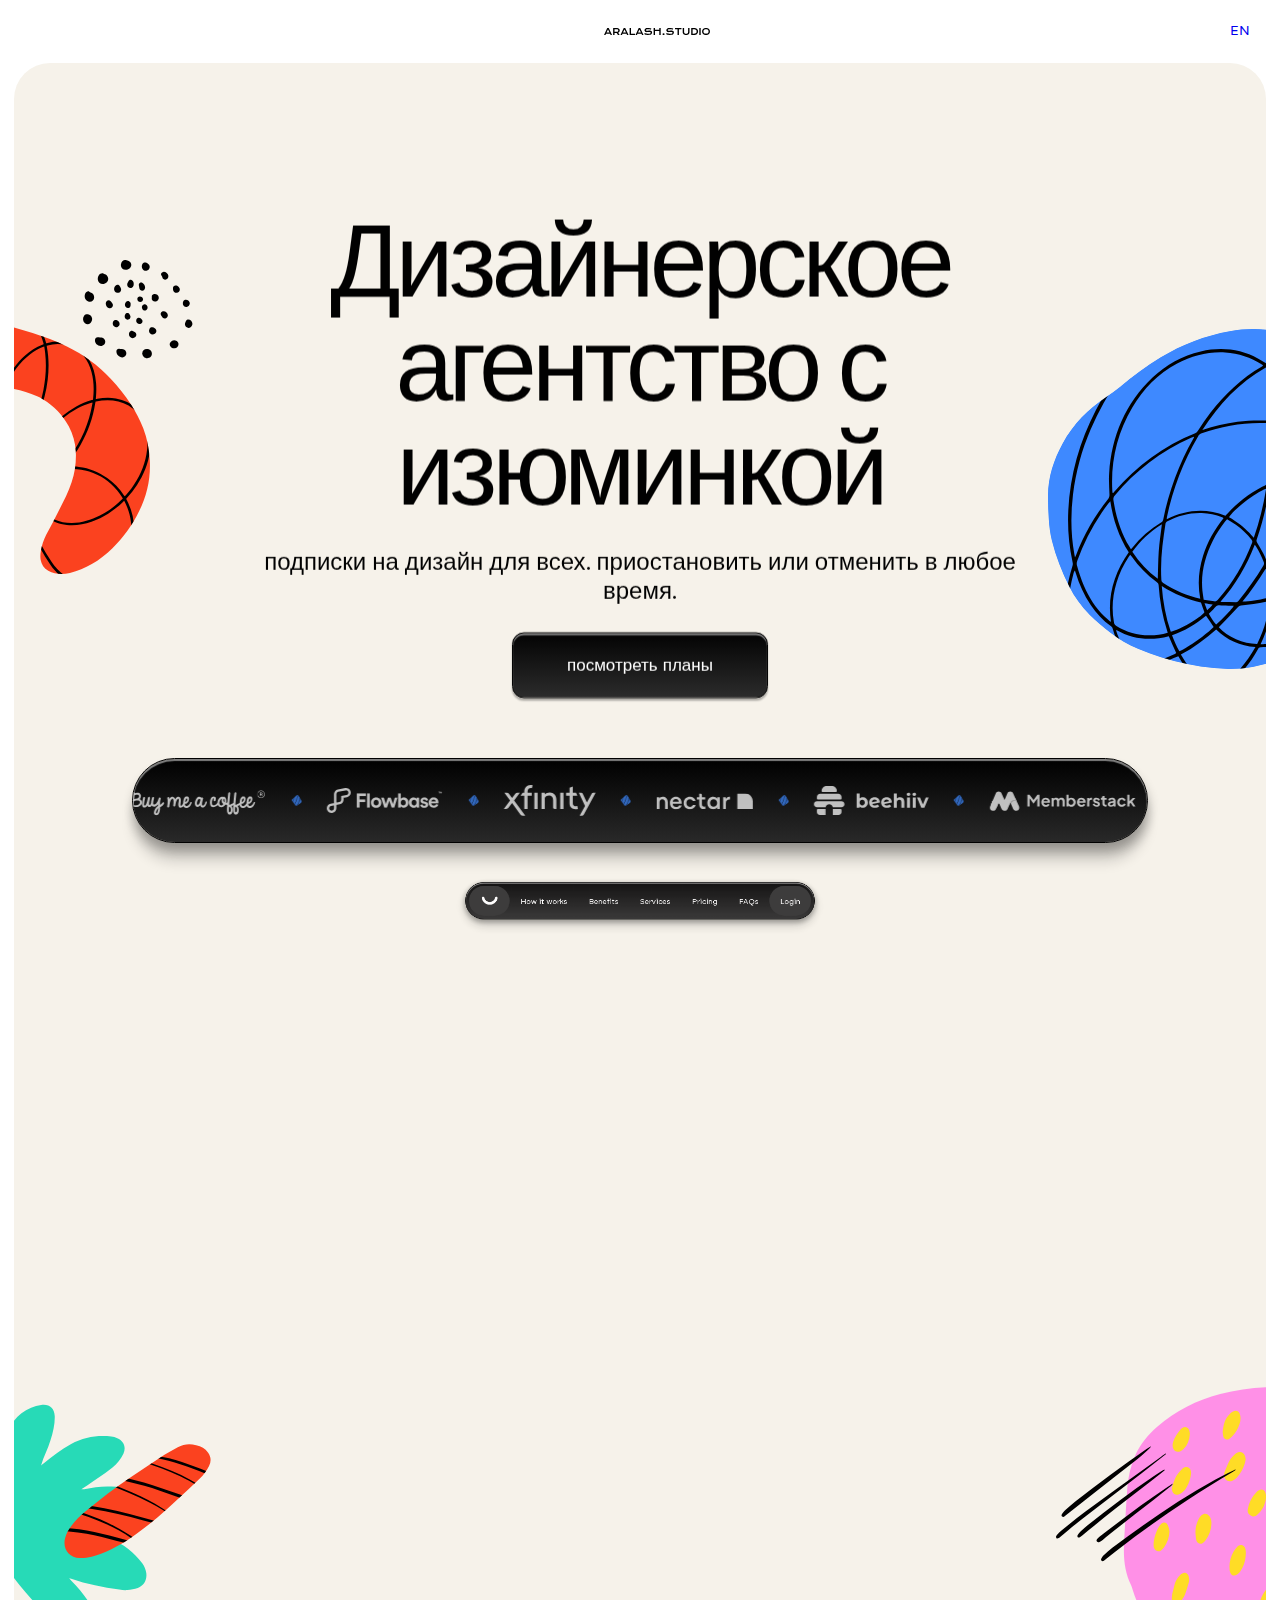
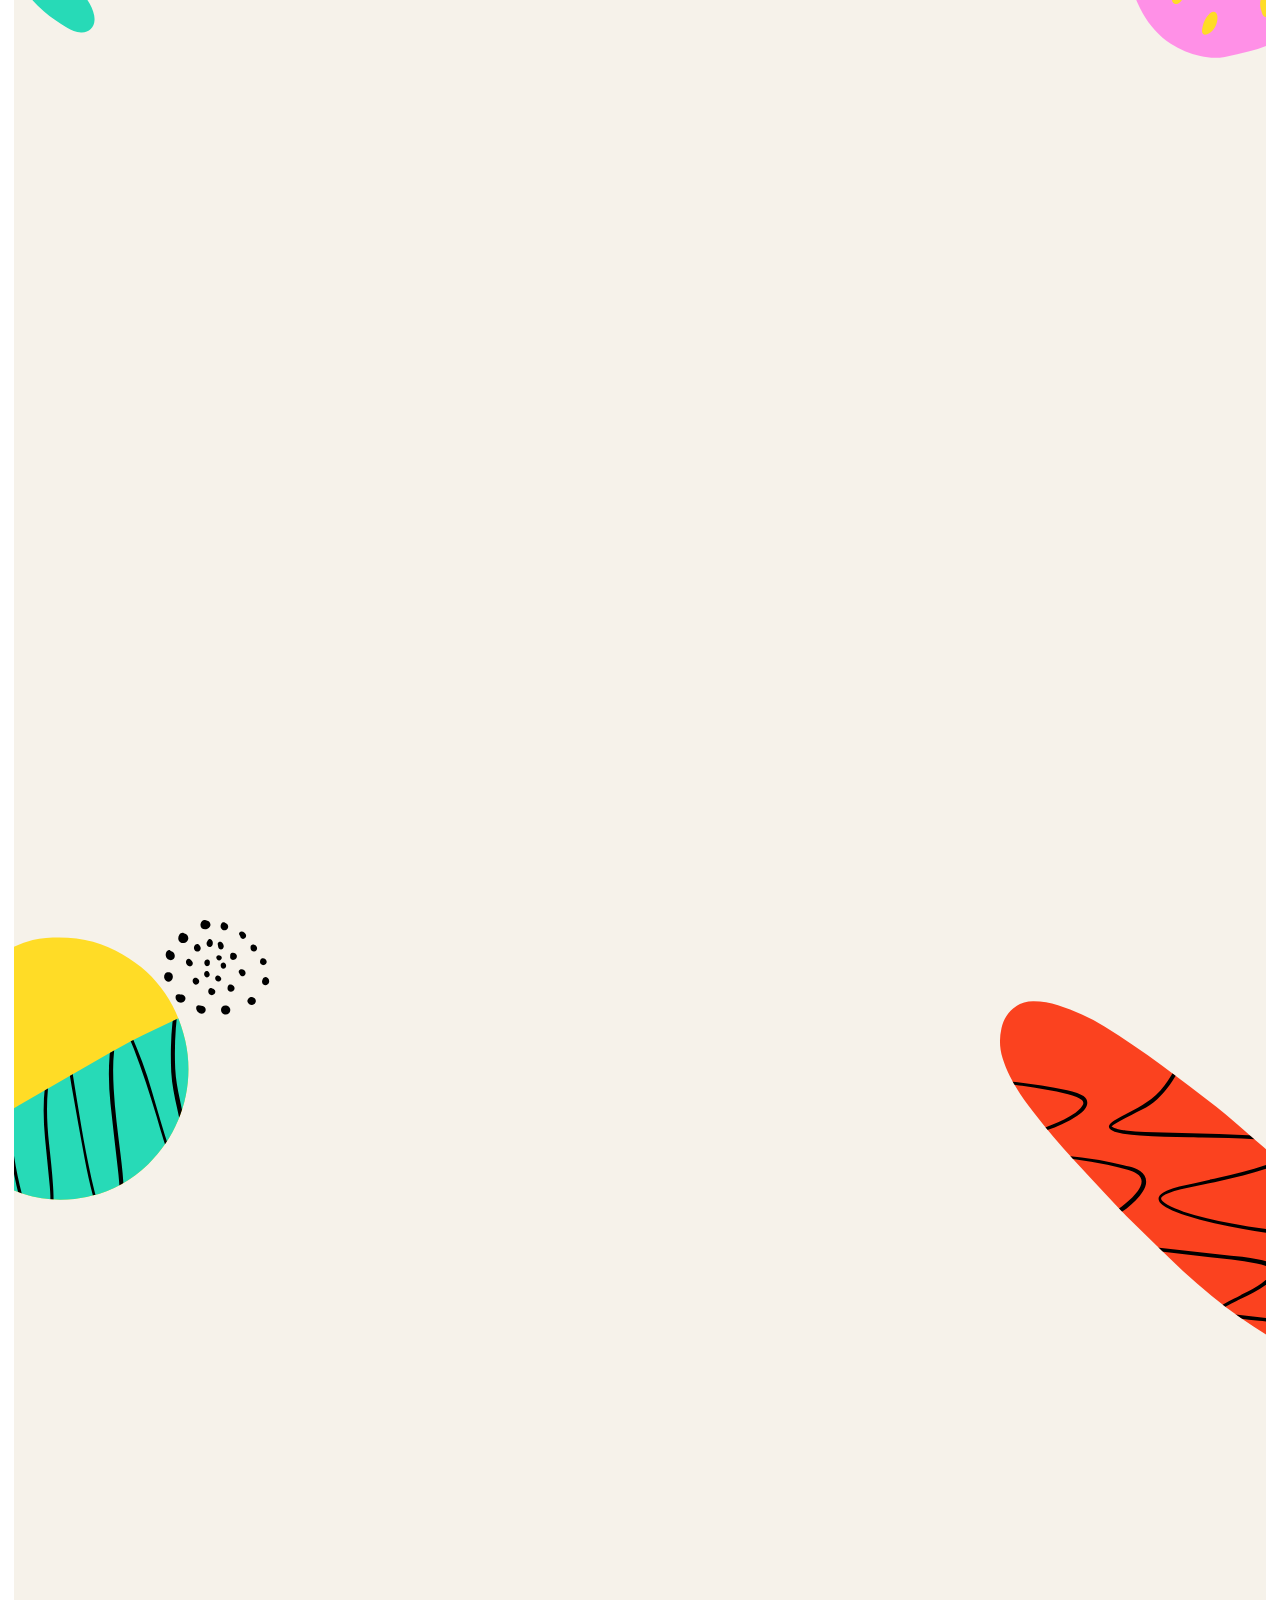
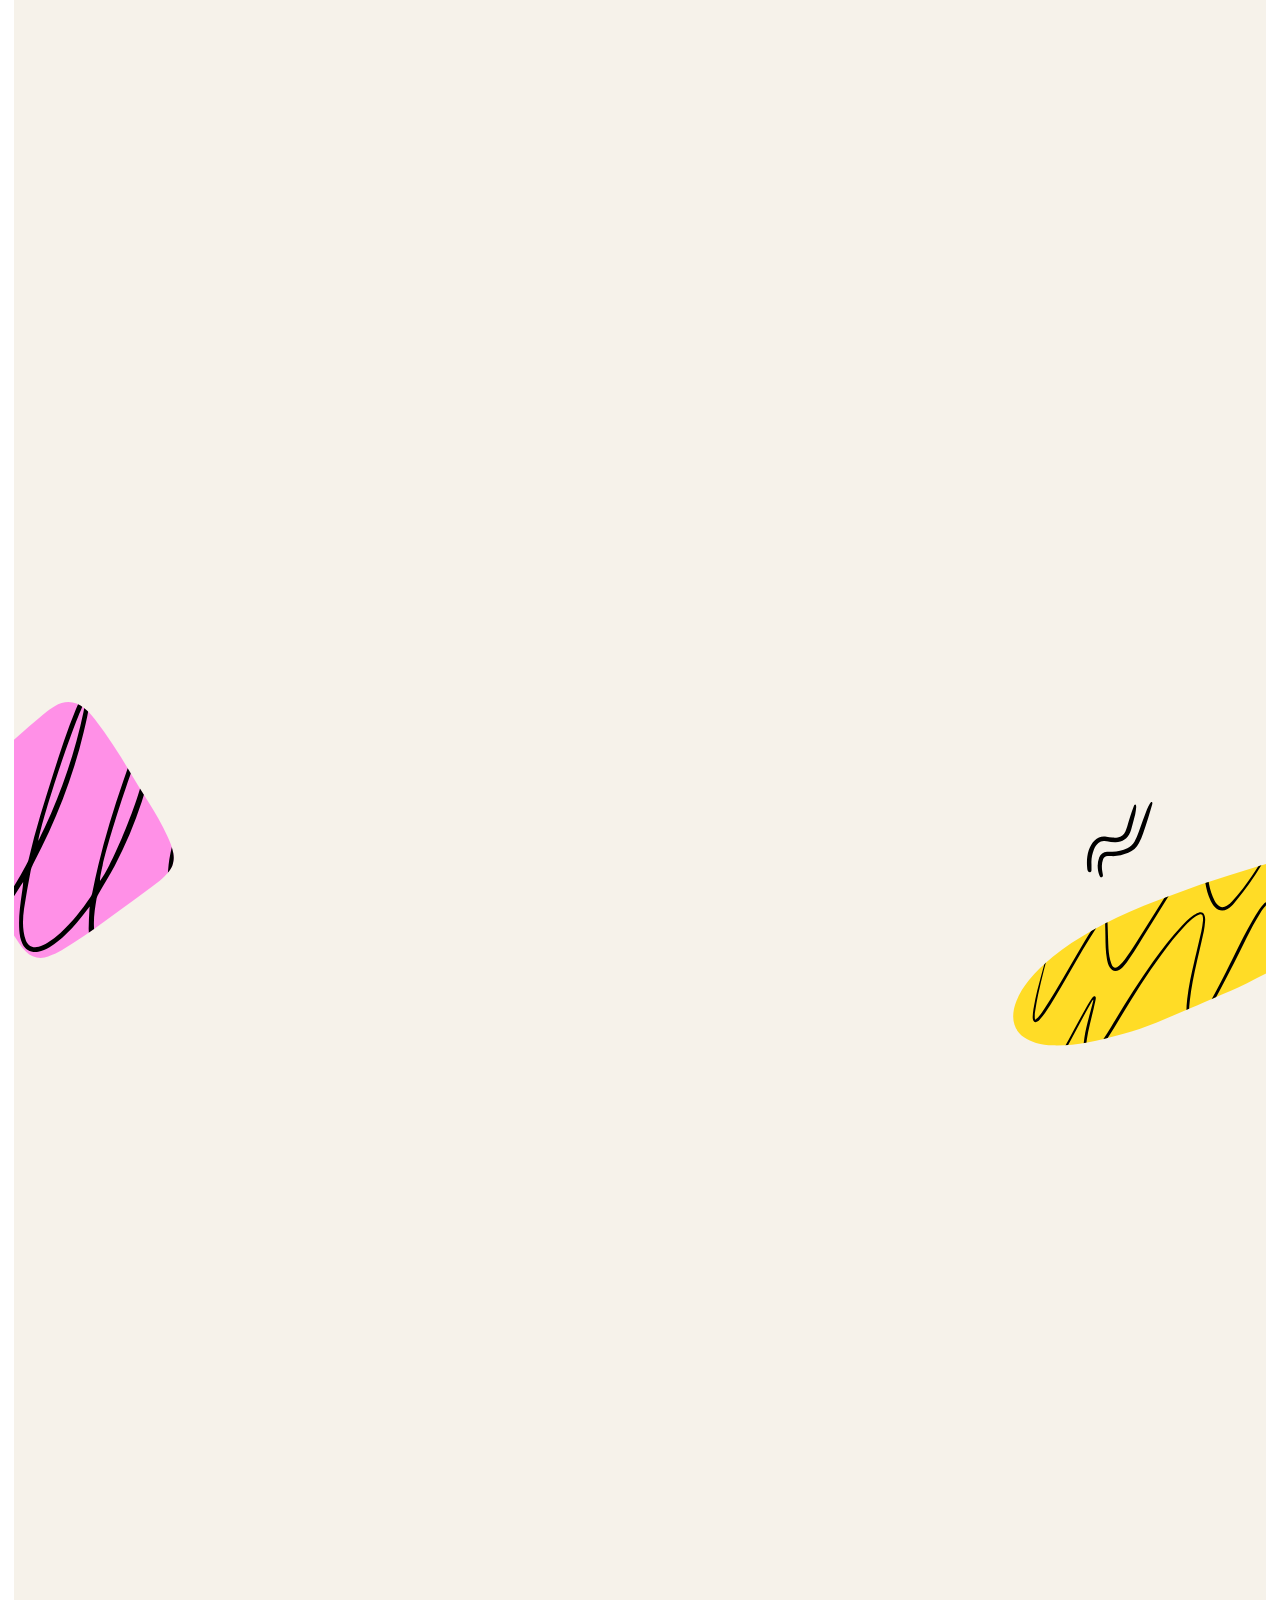
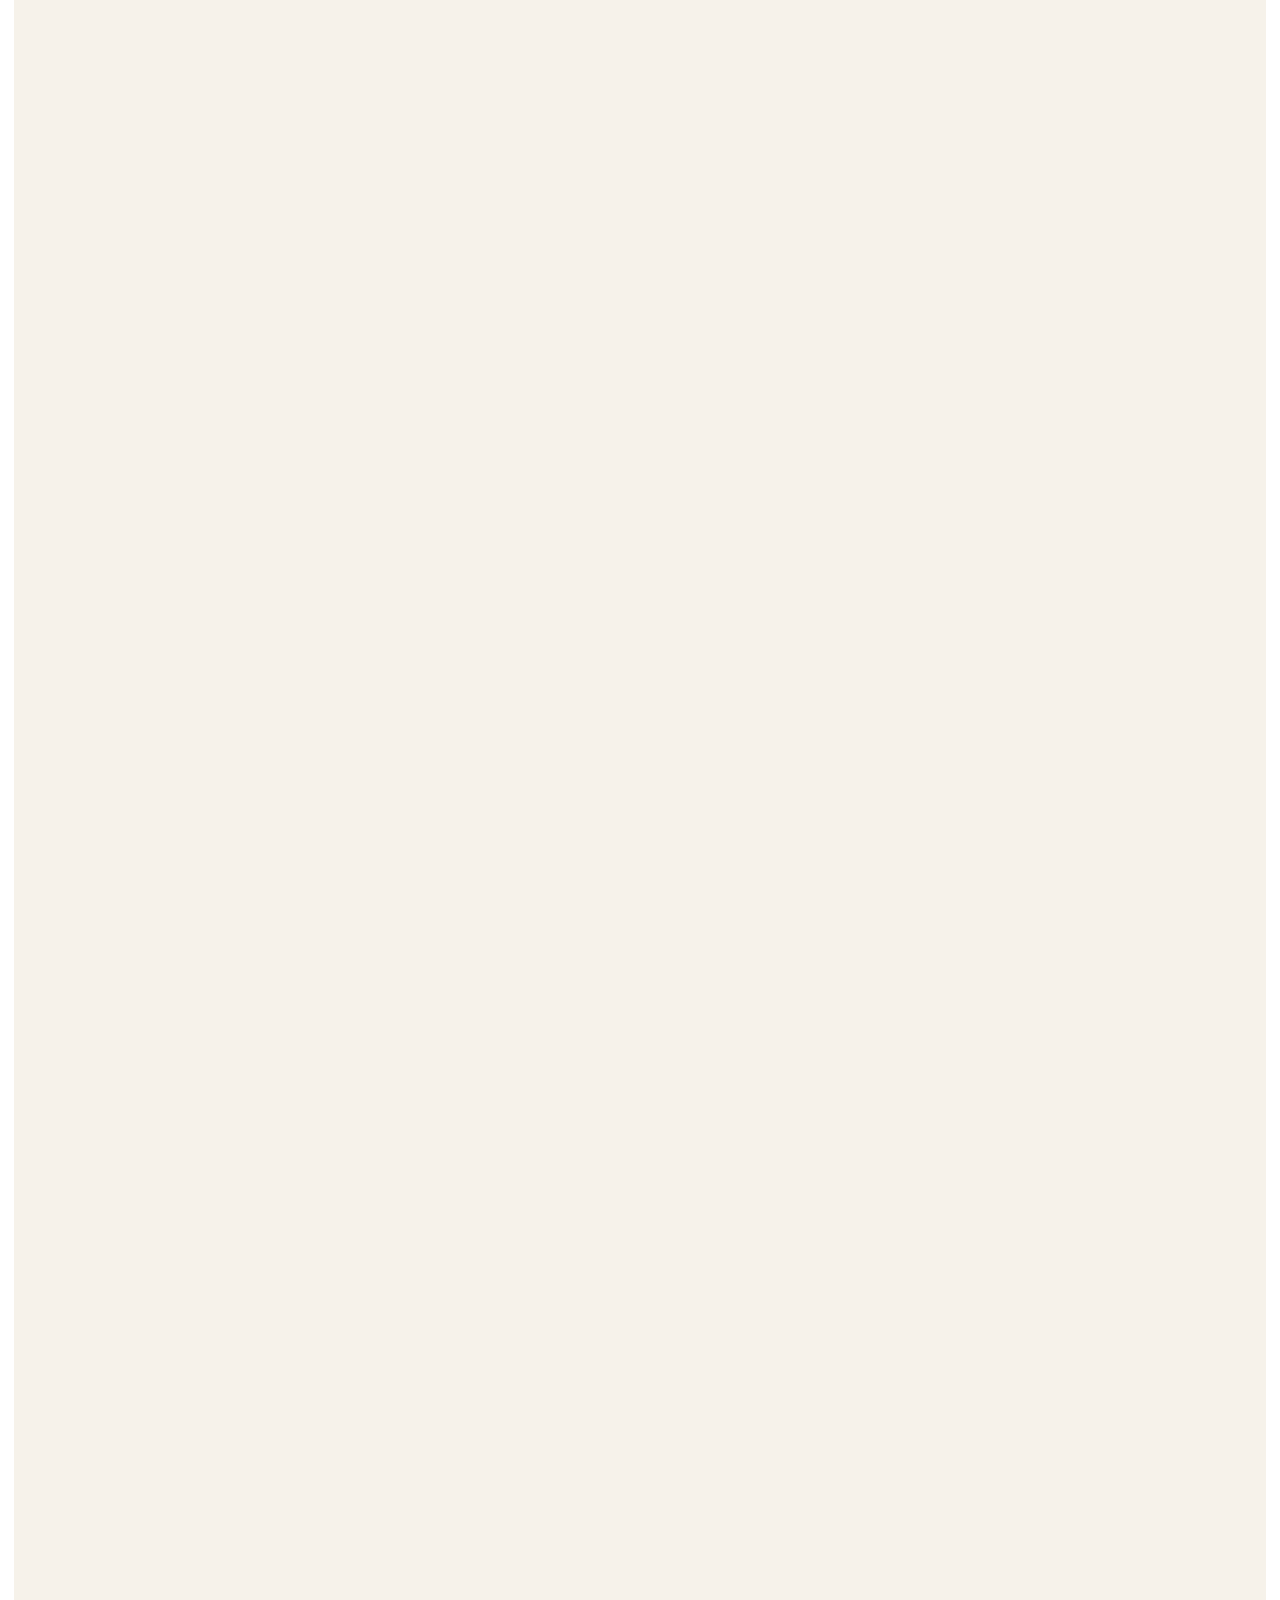
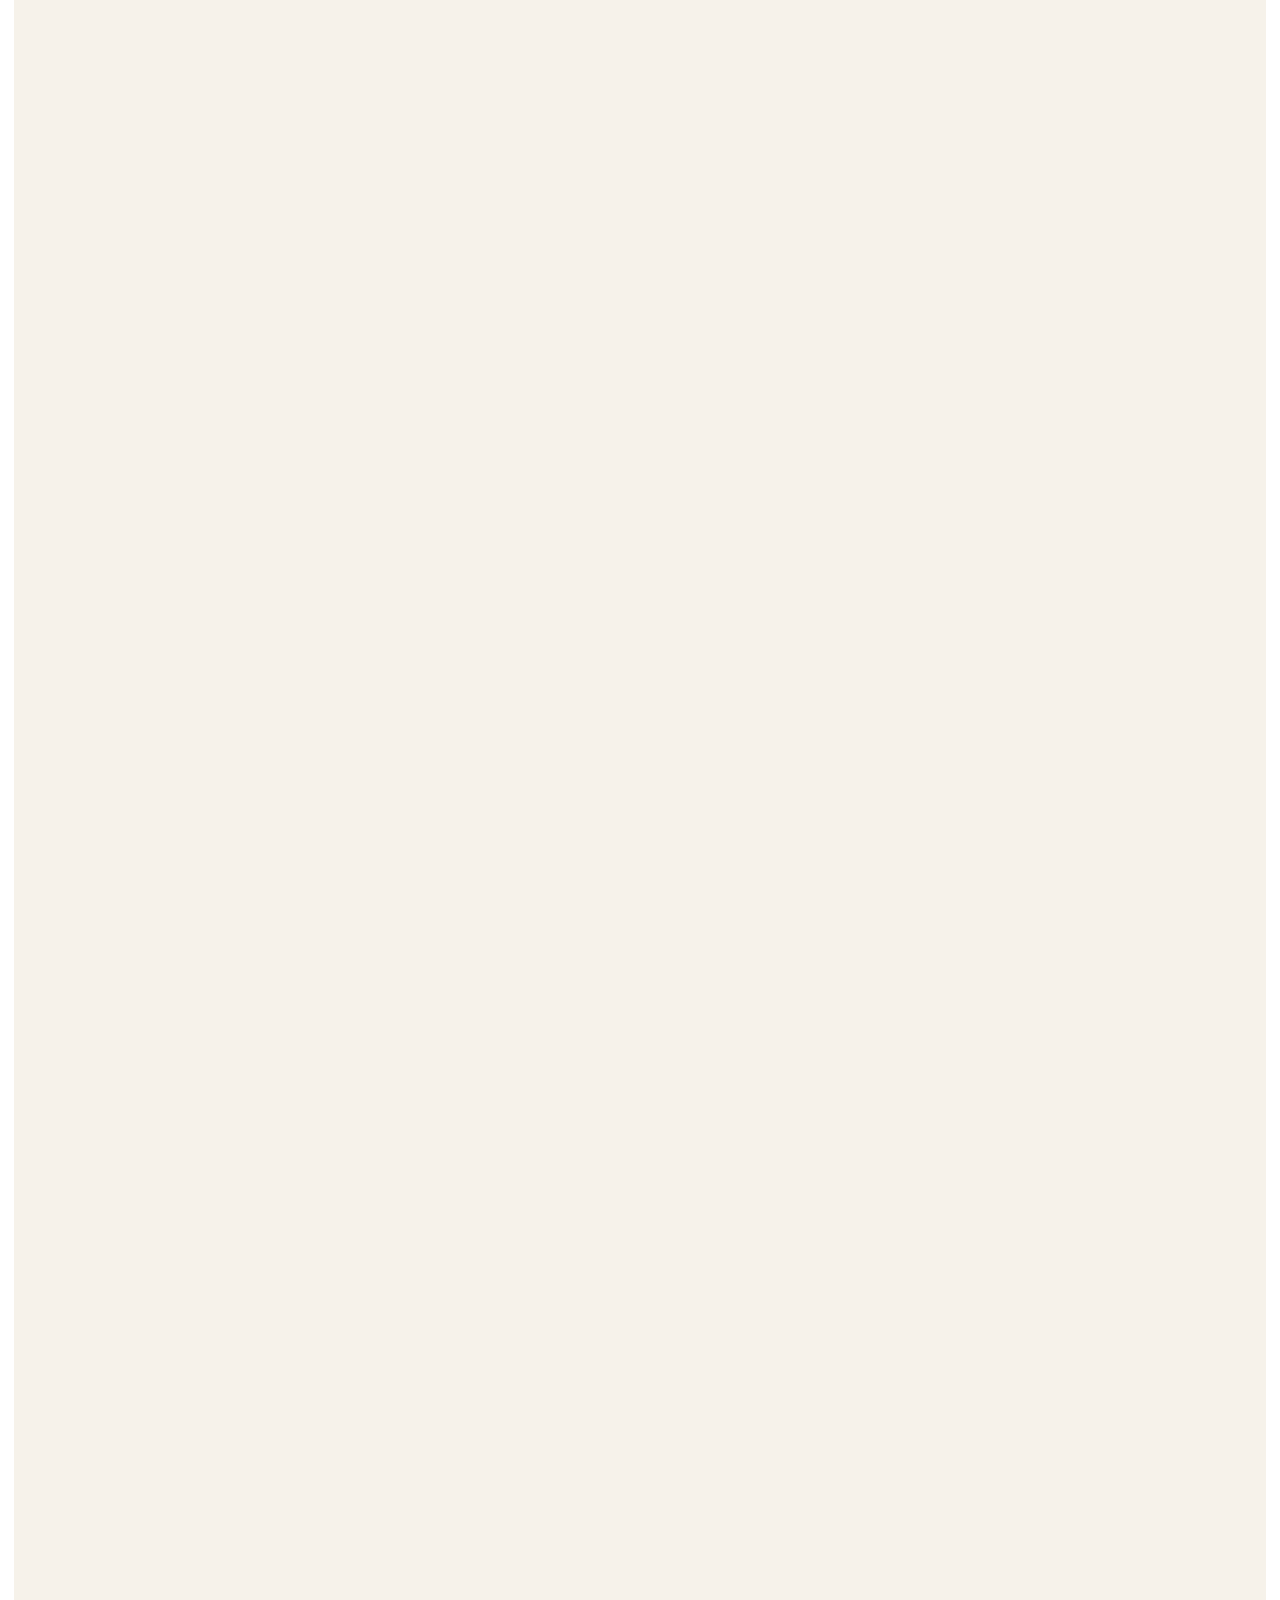
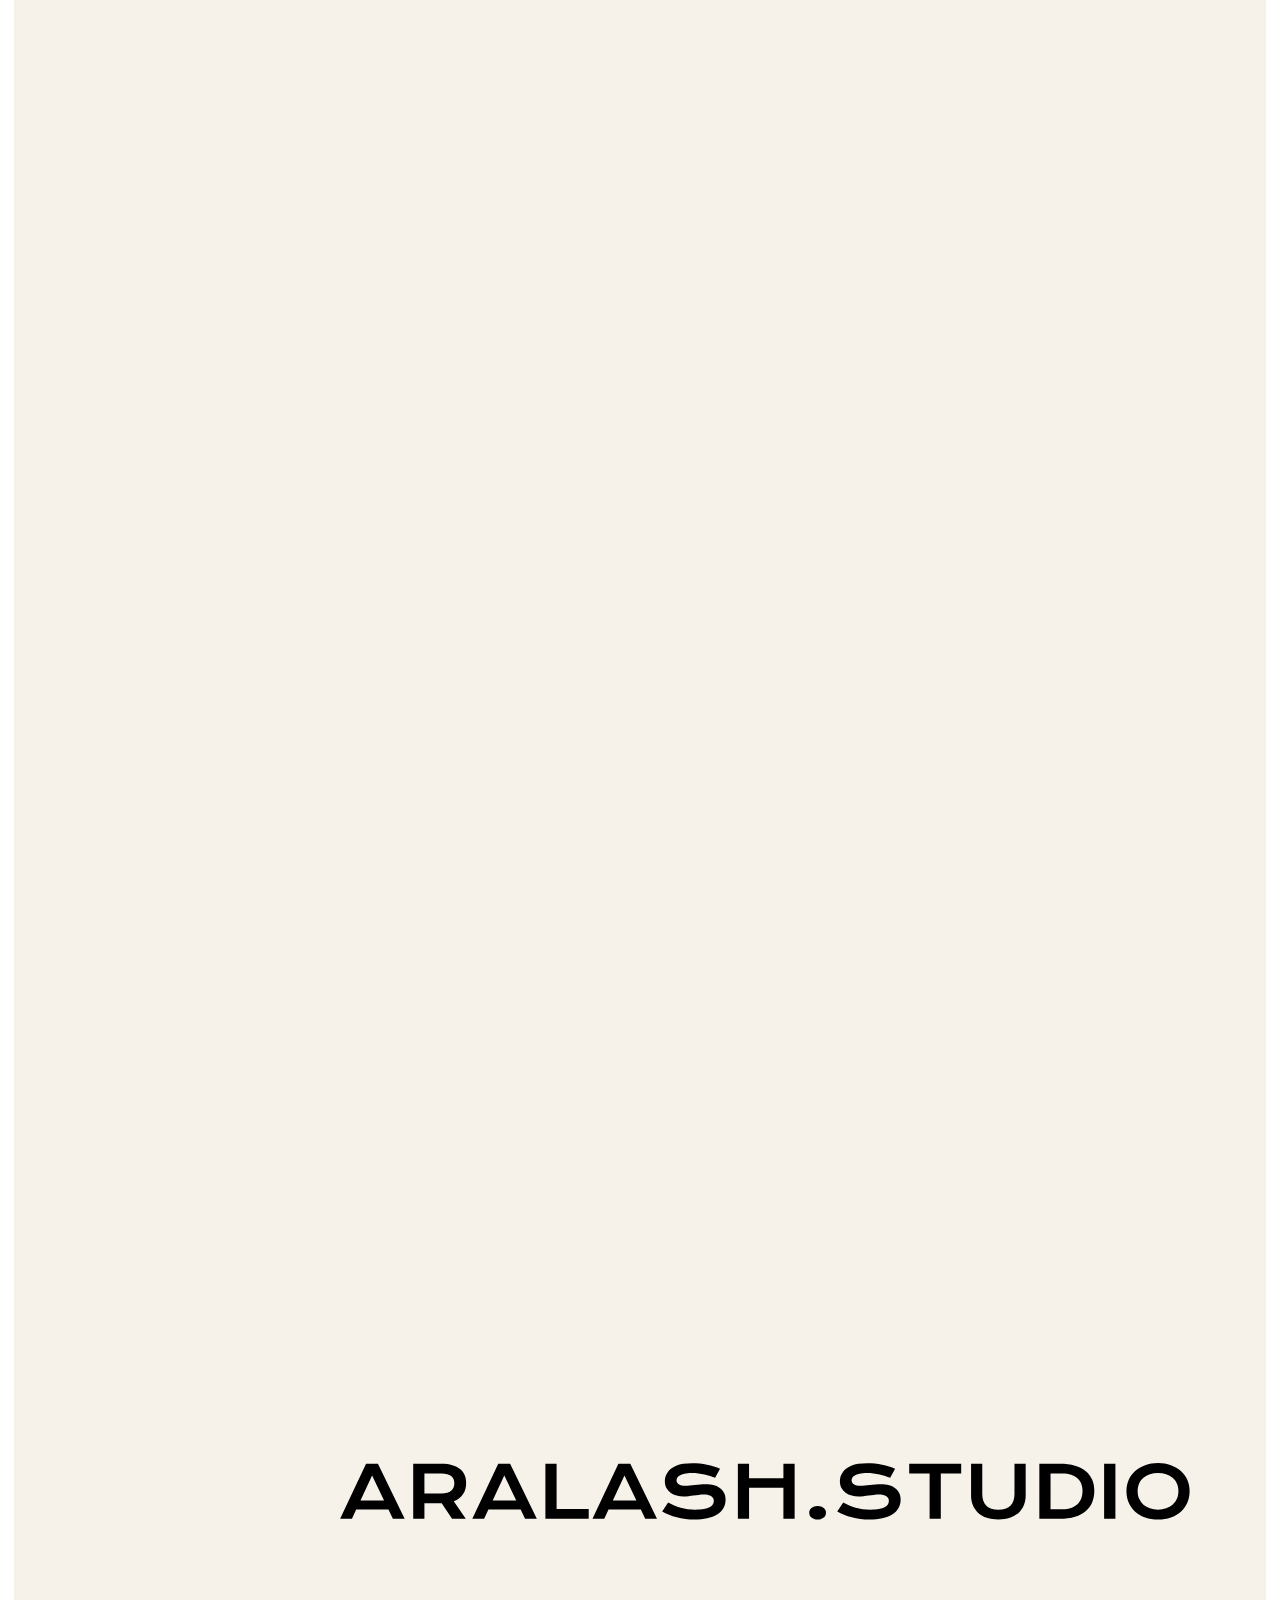
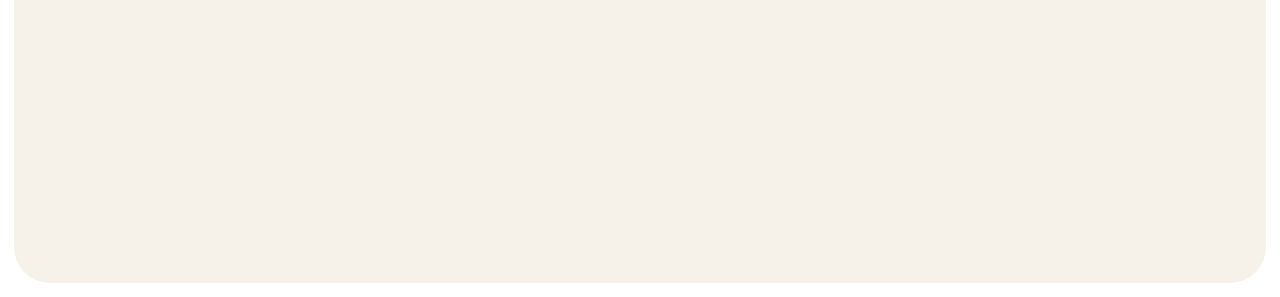
==== commit d7234c17: "new commit" ====
--- a/index_ru.htm
+++ b/index_ru.htm
@@ -113,7 +113,7 @@
         data-default-duration="0.8341674668578307" data-duration="0"></div><img
         src="5837424ae11409586f837994/660b1df31b8f4a633f003957_Group%201171274458.svg" loading="lazy" alt=""
         class="image-84">
-    </a> <a class="lang" href="/index.htm">EN</a></div>
+    </a> <a class="lang" href="index.htm">EN</a></div>
   <div class="site-wrapper">
     <div class="inner-frame">
       <div id="hero" class="hero">
